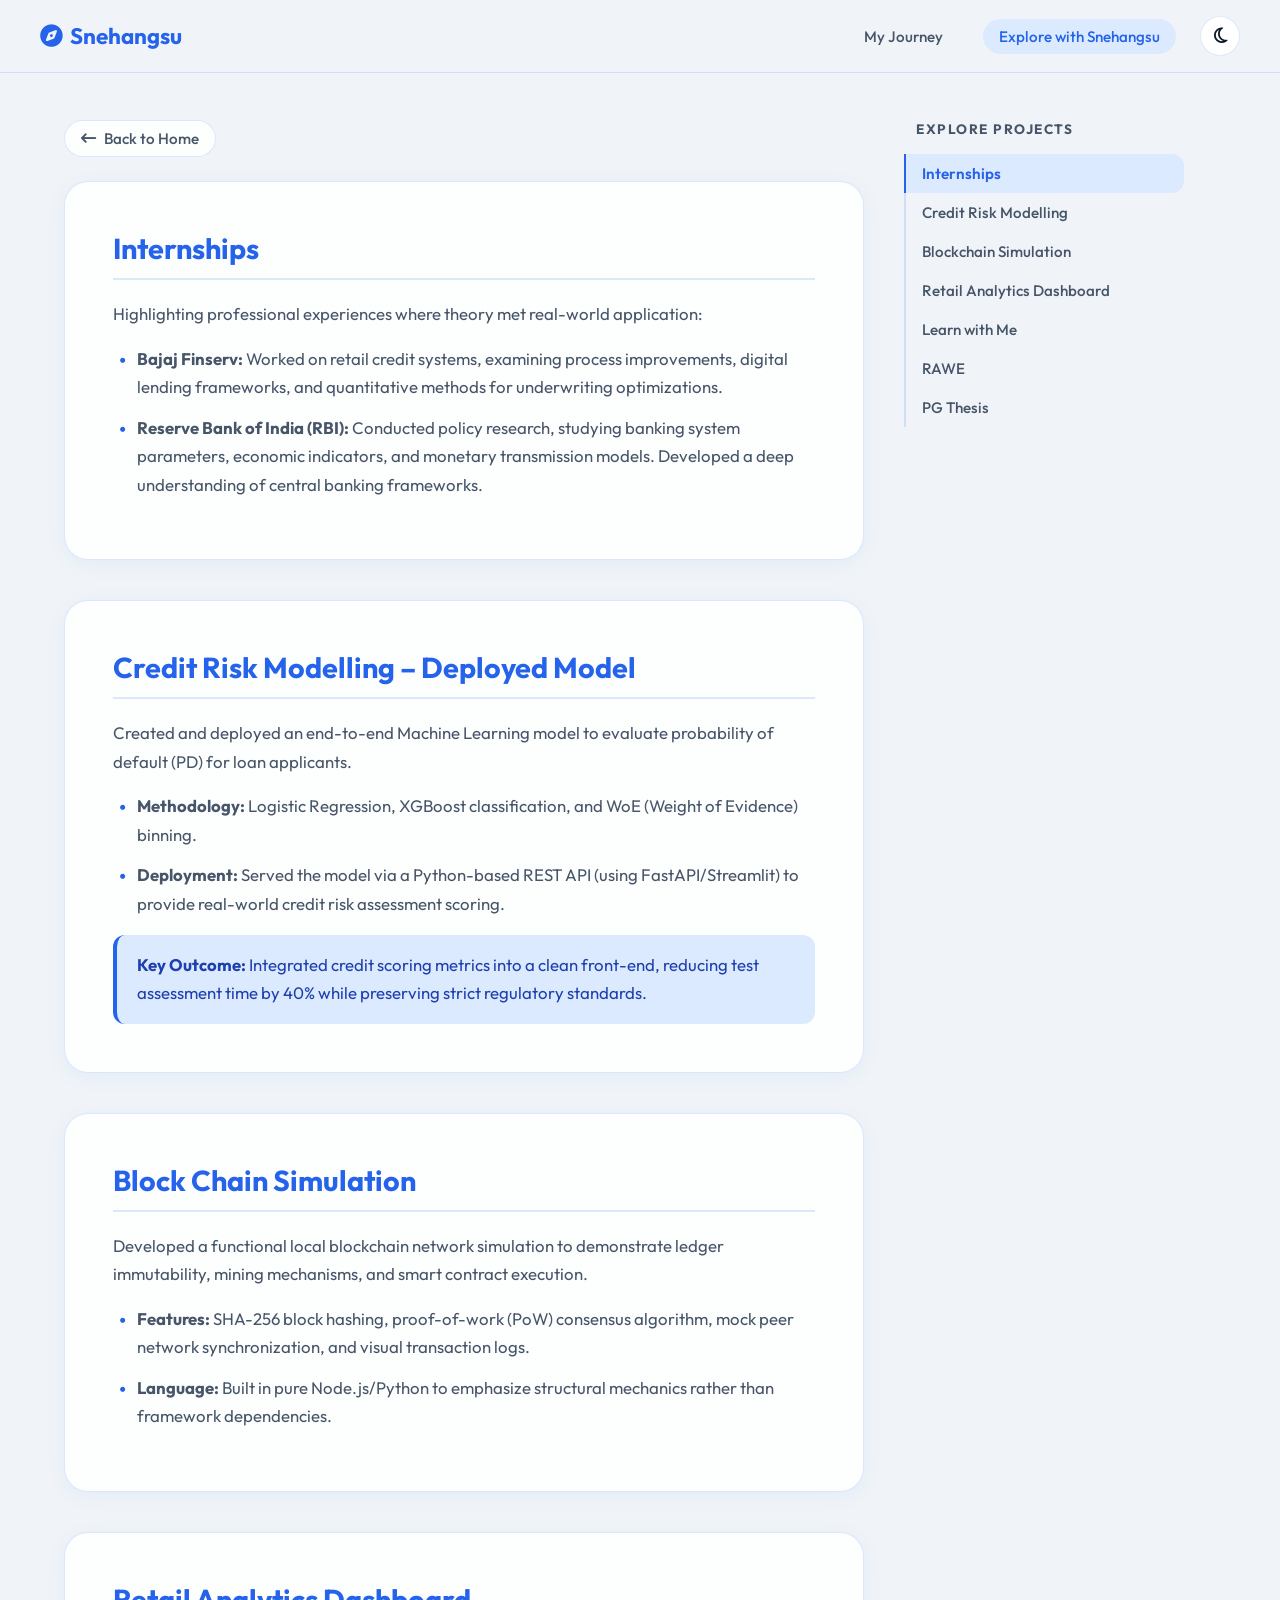
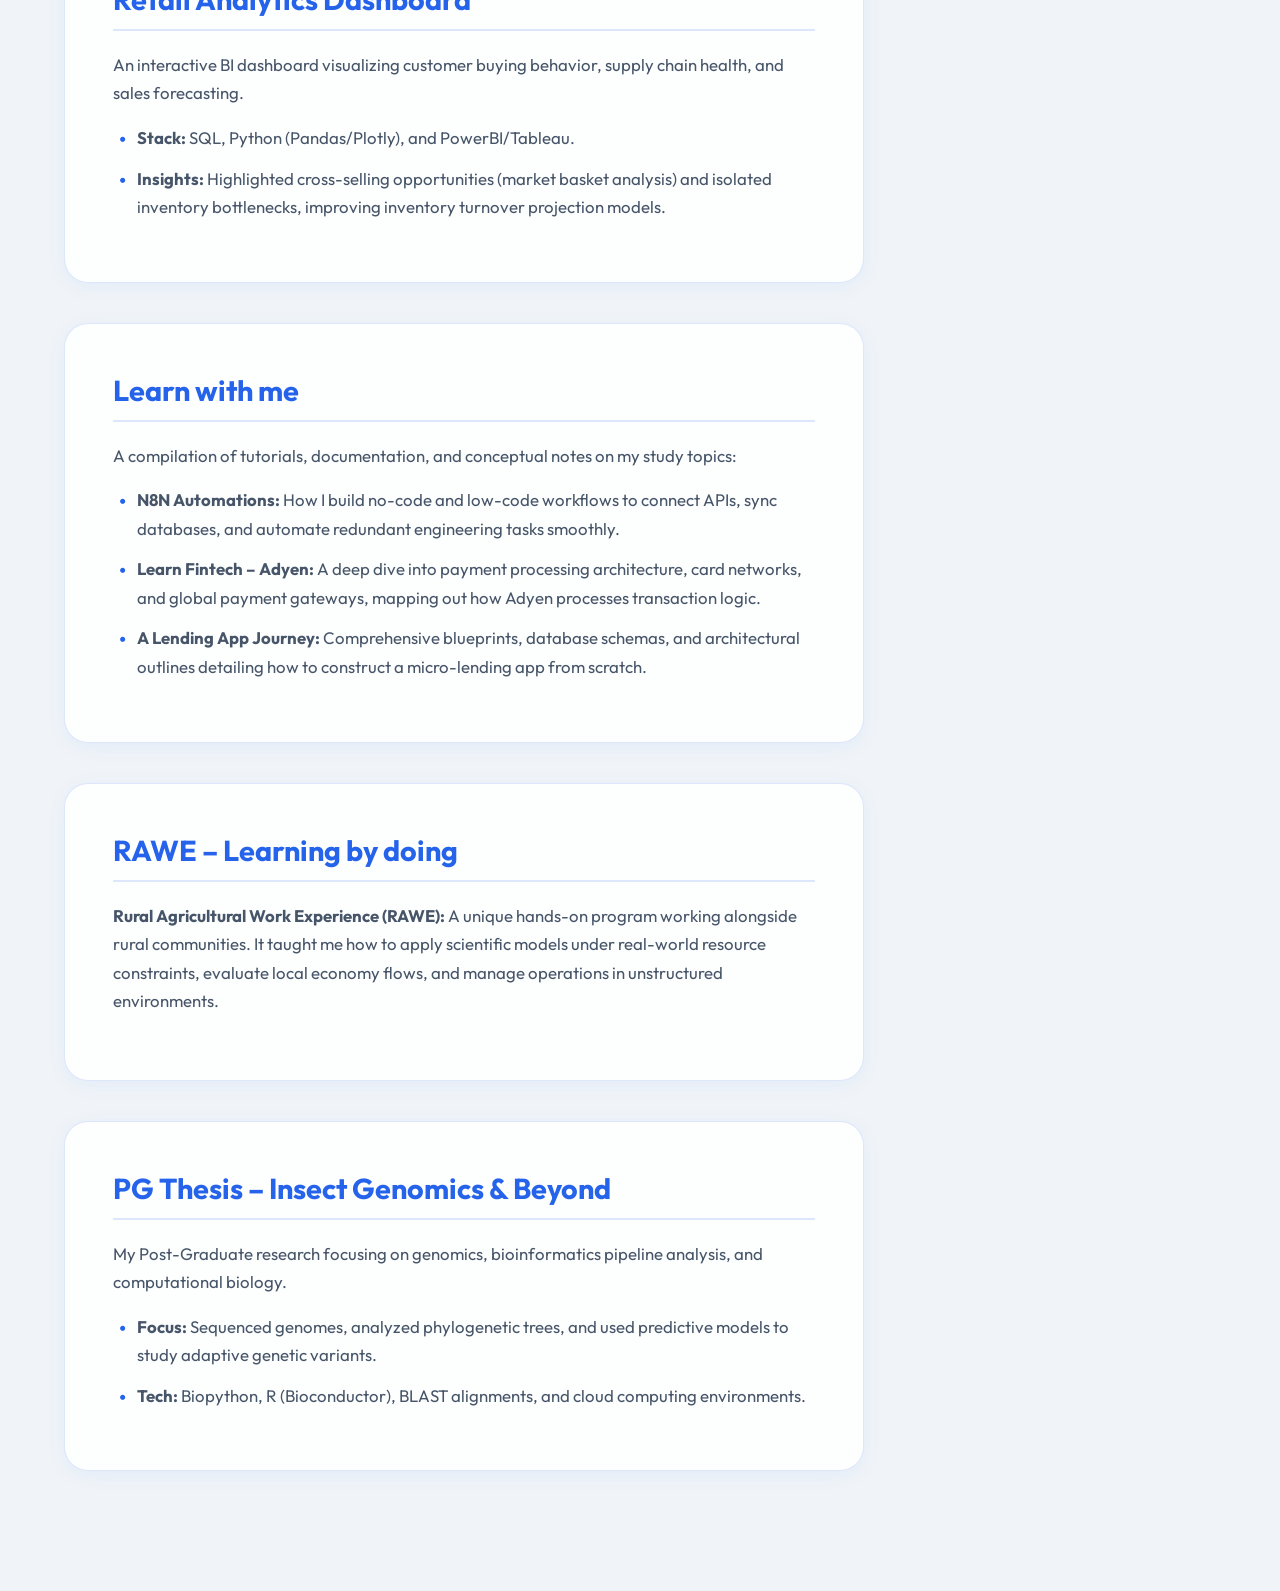
==== explore.html @ eff7b092 "Expand portfolio into multi-page layout with My Journey and Explore pages, bluish light/dark modes, " ====
<!DOCTYPE html>
<html lang="en">
<head>
  <meta charset="UTF-8">
  <meta name="viewport" content="width=device-width, initial-scale=1.0">
  <title>Snehangsu | Explore</title>
  <!-- Google Fonts: Outfit -->
  <link rel="preconnect" href="https://fonts.googleapis.com">
  <link rel="preconnect" href="https://fonts.gstatic.com" crossorigin>
  <link href="https://fonts.googleapis.com/css2?family=Outfit:wght@300;400;500;600;700&display=swap" rel="stylesheet">
  <!-- Link Stylesheet -->
  <link rel="stylesheet" href="styles.css">
  <!-- FontAwesome for icons -->
  <link rel="stylesheet" href="https://cdnjs.cloudflare.com/ajax/libs/font-awesome/6.4.0/css/all.min.css">
</head>
<body>

  <!-- Google aesthetics colored header stripe -->
  <div class="google-bar">
    <div class="bar-segment blue"></div>
    <div class="bar-segment red"></div>
    <div class="bar-segment yellow"></div>
    <div class="bar-segment green"></div>
  </div>

  <!-- Navigation Bar -->
  <nav class="navbar">
    <a href="index.html" class="nav-logo">
      <i class="fa-solid fa-compass"></i> Snehangsu
    </a>
    <div class="nav-links">
      <a href="journey.html" class="nav-item">My Journey</a>
      <a href="explore.html" class="nav-item active">Explore with Snehangsu</a>
      <button class="theme-toggle-btn" aria-label="Toggle Theme">
        <i class="fa-regular fa-moon"></i>
      </button>
    </div>
  </nav>

  <!-- Subpage Main Content Layout -->
  <div class="subpage-container">
    
    <!-- Left Column: Scrollable Sections -->
    <main class="content-area">
      
      <!-- Back Button -->
      <div class="back-btn-container">
        <a href="index.html" class="back-btn">
          <i class="fa-solid fa-arrow-left-long"></i> Back to Home
        </a>
      </div>

      <!-- Section 1: Internship -->
      <section id="internship" class="module-section">
        <h2>Internships</h2>
        <div class="module-content">
          <p>Highlighting professional experiences where theory met real-world application:</p>
          <ul class="bullet-list">
            <li>
              <strong>Bajaj Finserv:</strong> Worked on retail credit systems, examining process improvements, digital lending frameworks, and quantitative methods for underwriting optimizations.
            </li>
            <li>
              <strong>Reserve Bank of India (RBI):</strong> Conducted policy research, studying banking system parameters, economic indicators, and monetary transmission models. Developed a deep understanding of central banking frameworks.
            </li>
          </ul>
        </div>
      </section>

      <!-- Section 2: Credit Risk Modelling -->
      <section id="credit-risk-modelling" class="module-section">
        <h2>Credit Risk Modelling – Deployed Model</h2>
        <div class="module-content">
          <p>Created and deployed an end-to-end Machine Learning model to evaluate probability of default (PD) for loan applicants.</p>
          <ul class="bullet-list">
            <li><strong>Methodology:</strong> Logistic Regression, XGBoost classification, and WoE (Weight of Evidence) binning.</li>
            <li><strong>Deployment:</strong> Served the model via a Python-based REST API (using FastAPI/Streamlit) to provide real-world credit risk assessment scoring.</li>
          </ul>
          <div class="highlight-box">
            <strong>Key Outcome:</strong> Integrated credit scoring metrics into a clean front-end, reducing test assessment time by 40% while preserving strict regulatory standards.
          </div>
        </div>
      </section>

      <!-- Section 3: Block Chain Simulation -->
      <section id="blockchain-simulation" class="module-section">
        <h2>Block Chain Simulation</h2>
        <div class="module-content">
          <p>Developed a functional local blockchain network simulation to demonstrate ledger immutability, mining mechanisms, and smart contract execution.</p>
          <ul class="bullet-list">
            <li><strong>Features:</strong> SHA-256 block hashing, proof-of-work (PoW) consensus algorithm, mock peer network synchronization, and visual transaction logs.</li>
            <li><strong>Language:</strong> Built in pure Node.js/Python to emphasize structural mechanics rather than framework dependencies.</li>
          </ul>
        </div>
      </section>

      <!-- Section 4: Retail Analytics Dashboard -->
      <section id="retail-analytics-dashboard" class="module-section">
        <h2>Retail Analytics Dashboard</h2>
        <div class="module-content">
          <p>An interactive BI dashboard visualizing customer buying behavior, supply chain health, and sales forecasting.</p>
          <ul class="bullet-list">
            <li><strong>Stack:</strong> SQL, Python (Pandas/Plotly), and PowerBI/Tableau.</li>
            <li><strong>Insights:</strong> Highlighted cross-selling opportunities (market basket analysis) and isolated inventory bottlenecks, improving inventory turnover projection models.</li>
          </ul>
        </div>
      </section>

      <!-- Section 5: Learn with me -->
      <section id="learn-with-me" class="module-section">
        <h2>Learn with me</h2>
        <div class="module-content">
          <p>A compilation of tutorials, documentation, and conceptual notes on my study topics:</p>
          <ul class="bullet-list">
            <li>
              <strong>N8N Automations:</strong> How I build no-code and low-code workflows to connect APIs, sync databases, and automate redundant engineering tasks smoothly.
            </li>
            <li>
              <strong>Learn Fintech – Adyen:</strong> A deep dive into payment processing architecture, card networks, and global payment gateways, mapping out how Adyen processes transaction logic.
            </li>
            <li>
              <strong>A Lending App Journey:</strong> Comprehensive blueprints, database schemas, and architectural outlines detailing how to construct a micro-lending app from scratch.
            </li>
          </ul>
        </div>
      </section>

      <!-- Section 6: RAWE -->
      <section id="rawe" class="module-section">
        <h2>RAWE – Learning by doing</h2>
        <div class="module-content">
          <p><strong>Rural Agricultural Work Experience (RAWE):</strong> A unique hands-on program working alongside rural communities. It taught me how to apply scientific models under real-world resource constraints, evaluate local economy flows, and manage operations in unstructured environments.</p>
        </div>
      </section>

      <!-- Section 7: PG Thesis -->
      <section id="pg-thesis" class="module-section">
        <h2>PG Thesis – Insect Genomics &amp; Beyond</h2>
        <div class="module-content">
          <p>My Post-Graduate research focusing on genomics, bioinformatics pipeline analysis, and computational biology.</p>
          <ul class="bullet-list">
            <li><strong>Focus:</strong> Sequenced genomes, analyzed phylogenetic trees, and used predictive models to study adaptive genetic variants.</li>
            <li><strong>Tech:</strong> Biopython, R (Bioconductor), BLAST alignments, and cloud computing environments.</li>
          </ul>
        </div>
      </section>

    </main>

    <!-- Right Column: Sticky List View (Table of Contents) -->
    <aside class="sidebar-nav">
      <h3 class="sidebar-title">Explore Projects</h3>
      <ul class="sidebar-list">
        <li class="sidebar-item active"><a href="#internship">Internships</a></li>
        <li class="sidebar-item"><a href="#credit-risk-modelling">Credit Risk Modelling</a></li>
        <li class="sidebar-item"><a href="#blockchain-simulation">Blockchain Simulation</a></li>
        <li class="sidebar-item"><a href="#retail-analytics-dashboard">Retail Analytics Dashboard</a></li>
        <li class="sidebar-item"><a href="#learn-with-me">Learn with Me</a></li>
        <li class="sidebar-item"><a href="#rawe">RAWE</a></li>
        <li class="sidebar-item"><a href="#pg-thesis">PG Thesis</a></li>
      </ul>
    </aside>

  </div>

  <!-- Floating Mobile List View Toggle Button -->
  <button class="floating-toc-btn" aria-label="Toggle Navigation Index">
    <i class="fa-solid fa-list-ul"></i>
  </button>

  <script src="script.js"></script>
</body>
</html>
---- styles.css ----
/* CSS Variables for Bluish Light and Dark Modes */
:root {
  /* Light Mode (Bluish) */
  --bg-color: #f0f4f8;
  --bg-rgb: 240, 244, 248;
  --card-bg: rgba(255, 255, 255, 0.85);
  --card-bg-solid: #ffffff;
  --nav-bg-rgb: 240, 244, 248;
  --text-primary: #0f172a;
  --text-secondary: #475569;
  --accent-color: #2563eb;
  --accent-hover: #1d4ed8;
  --accent-light: #dbeafe;
  --accent-light-text: #1e40af;
  --border-color: rgba(37, 99, 235, 0.15);
  --shadow-color: rgba(37, 99, 235, 0.06);
  --modal-bg: rgba(15, 23, 42, 0.4);
}

[data-theme="dark"] {
  /* Dark Mode (Bluish Slate) */
  --bg-color: #0b0f19;
  --bg-rgb: 11, 15, 25;
  --card-bg: rgba(17, 24, 39, 0.8);
  --card-bg-solid: #111827;
  --nav-bg-rgb: 11, 15, 25;
  --text-primary: #f8fafc;
  --text-secondary: #94a3b8;
  --accent-color: #60a5fa;
  --accent-hover: #3b82f6;
  --accent-light: #1e3a8a;
  --accent-light-text: #93c5fd;
  --border-color: rgba(96, 165, 250, 0.2);
  --shadow-color: rgba(0, 0, 0, 0.3);
  --modal-bg: rgba(0, 0, 0, 0.6);
}

/* Reset and Globals */
* {
  box-sizing: border-box;
  margin: 0;
  padding: 0;
  transition: background-color 0.3s ease, color 0.3s ease, border-color 0.3s ease;
}

html {
  scroll-behavior: smooth;
  scroll-padding-top: 100px; /* Offset for sticky navbar */
}

body {
  font-family: 'Outfit', -apple-system, BlinkMacSystemFont, "Segoe UI", Roboto, sans-serif;
  background-color: var(--bg-color);
  color: var(--text-primary);
  min-height: 100vh;
  overflow-x: hidden;
}

/* Scrollbar styling */
::-webkit-scrollbar {
  width: 8px;
}
::-webkit-scrollbar-track {
  background: var(--bg-color);
}
::-webkit-scrollbar-thumb {
  background: var(--border-color);
  border-radius: 4px;
}
::-webkit-scrollbar-thumb:hover {
  background: var(--accent-color);
}

/* Navbar */
.navbar {
  position: fixed;
  top: 0;
  left: 0;
  width: 100%;
  display: flex;
  justify-content: space-between;
  align-items: center;
  padding: 16px 40px;
  z-index: 1000;
  background: rgba(var(--nav-bg-rgb), 0.8);
  backdrop-filter: blur(12px);
  -webkit-backdrop-filter: blur(12px);
  border-bottom: 1px solid var(--border-color);
}

.nav-logo {
  font-size: 1.4rem;
  font-weight: 700;
  color: var(--accent-color);
  text-decoration: none;
  display: flex;
  align-items: center;
  gap: 8px;
}

.nav-links {
  display: flex;
  align-items: center;
  gap: 24px;
}

.nav-item {
  color: var(--text-secondary);
  text-decoration: none;
  font-weight: 500;
  font-size: 0.95rem;
  padding: 8px 16px;
  border-radius: 20px;
  transition: all 0.2s ease;
}

.nav-item:hover, .nav-item.active {
  color: var(--accent-color);
  background-color: var(--accent-light);
}

/* Theme Toggle Switch */
.theme-toggle-btn {
  background: none;
  border: 1px solid var(--border-color);
  color: var(--text-primary);
  width: 40px;
  height: 40px;
  border-radius: 50%;
  cursor: pointer;
  display: flex;
  justify-content: center;
  align-items: center;
  font-size: 1.1rem;
  background-color: var(--card-bg-solid);
}

.theme-toggle-btn:hover {
  color: var(--accent-color);
  border-color: var(--accent-color);
}

/* Homepage Background Image with Blur */
.home-bg-container {
  position: fixed;
  top: 0;
  left: 0;
  width: 100%;
  height: 100%;
  z-index: -2;
  background-color: var(--bg-color);
  overflow: hidden;
}

.home-bg-image {
  width: 105%;
  height: 105%;
  position: absolute;
  top: -2.5%;
  left: -2.5%;
  background-image: url('assets/Snehangsu_home.jpg');
  background-size: cover;
  background-position: center;
  filter: blur(15px) brightness(0.9);
  z-index: -1;
  transition: filter 0.3s ease;
}

[data-theme="dark"] .home-bg-image {
  filter: blur(15px) brightness(0.5) contrast(1.1);
}

/* Homepage Welcome Card */
.home-container {
  min-height: 100vh;
  display: flex;
  justify-content: center;
  align-items: center;
  padding: 80px 20px;
  position: relative;
  z-index: 1;
}

.welcome-card {
  background: var(--card-bg);
  backdrop-filter: blur(20px);
  -webkit-backdrop-filter: blur(20px);
  border: 1px solid var(--border-color);
  border-radius: 32px;
  padding: 56px 48px;
  text-align: center;
  max-width: 520px;
  width: 100%;
  box-shadow: 0 15px 35px var(--shadow-color);
  transition: transform 0.3s ease, box-shadow 0.3s ease;
}

.welcome-card:hover {
  transform: translateY(-4px);
  box-shadow: 0 20px 45px var(--shadow-color);
}

.hello-text {
  font-family: Georgia, 'Times New Roman', serif;
  font-style: italic;
  font-size: 2.2rem;
  color: var(--accent-color);
  margin-bottom: 12px;
  font-weight: 500;
  display: block;
}

.heading-main {
  font-size: 2.5rem;
  font-weight: 700;
  color: var(--text-primary);
  margin-bottom: 8px;
  letter-spacing: -0.5px;
}

.subtitle-main {
  font-size: 1.15rem;
  color: var(--text-secondary);
  margin-bottom: 28px;
  font-weight: 400;
}

.home-ctas {
  display: flex;
  justify-content: center;
  gap: 16px;
  margin-bottom: 36px;
}

.cta-btn {
  display: inline-flex;
  align-items: center;
  gap: 8px;
  padding: 12px 24px;
  border-radius: 24px;
  text-decoration: none;
  font-weight: 600;
  font-size: 0.95rem;
  transition: all 0.2s ease;
}

.cta-btn.primary {
  background-color: var(--accent-color);
  color: #fff;
  border: 1px solid var(--accent-color);
}

.cta-btn.primary:hover {
  background-color: var(--accent-hover);
  border-color: var(--accent-hover);
}

.cta-btn.secondary {
  background-color: var(--card-bg-solid);
  color: var(--text-primary);
  border: 1px solid var(--border-color);
}

.cta-btn.secondary:hover {
  color: var(--accent-color);
  border-color: var(--accent-color);
}

/* Home Social Links */
.social-section {
  border-top: 1px solid var(--border-color);
  padding-top: 28px;
}

.social-title {
  font-size: 0.85rem;
  text-transform: uppercase;
  letter-spacing: 1.5px;
  color: var(--text-secondary);
  margin-bottom: 16px;
  font-weight: 600;
}

.social-buttons {
  display: flex;
  justify-content: center;
  gap: 16px;
}

.social-item {
  display: flex;
  justify-content: center;
  align-items: center;
  width: 46px;
  height: 46px;
  border-radius: 50%;
  background-color: var(--card-bg-solid);
  color: var(--text-secondary);
  text-decoration: none;
  font-size: 1.2rem;
  border: 1px solid var(--border-color);
  box-shadow: 0 4px 6px var(--shadow-color);
  cursor: pointer;
  transition: all 0.2s ease-in-out;
}

.social-item:hover {
  color: #fff;
  transform: scale(1.08);
}

.social-item.github:hover { background-color: #24292e; }
.social-item.linkedin:hover { background-color: #0077b5; }
.social-item.contact-me:hover { background-color: var(--accent-color); }

/* --- Subpage Layout (Journey & Explore) --- */
.subpage-container {
  max-width: 1200px;
  margin: 0 auto;
  padding: 120px 24px 80px 24px;
  display: flex;
  gap: 40px;
  position: relative;
}

/* Content Area */
.content-area {
  flex: 1;
  max-width: 800px;
}

/* Back Button */
.back-btn-container {
  margin-bottom: 24px;
}

.back-btn {
  display: inline-flex;
  align-items: center;
  gap: 8px;
  color: var(--text-secondary);
  text-decoration: none;
  font-weight: 500;
  font-size: 0.95rem;
  padding: 8px 16px;
  border-radius: 20px;
  border: 1px solid var(--border-color);
  background-color: var(--card-bg);
}

.back-btn:hover {
  color: var(--accent-color);
  border-color: var(--accent-color);
  background-color: var(--accent-light);
}

/* Sections styling */
.module-section {
  background-color: var(--card-bg);
  backdrop-filter: blur(8px);
  -webkit-backdrop-filter: blur(8px);
  border: 1px solid var(--border-color);
  border-radius: 24px;
  padding: 48px;
  margin-bottom: 40px;
  scroll-margin-top: 100px; /* Offset for smooth scroll landing */
  box-shadow: 0 4px 20px var(--shadow-color);
}

.module-section h2 {
  font-size: 1.8rem;
  color: var(--accent-color);
  margin-bottom: 20px;
  border-bottom: 2px solid var(--border-color);
  padding-bottom: 12px;
}

.module-content {
  font-size: 1.05rem;
  line-height: 1.7;
  color: var(--text-secondary);
}

.module-content p {
  margin-bottom: 16px;
}

/* Bullet item list formatting in modules */
.bullet-list {
  list-style: none;
  margin-top: 16px;
}

.bullet-list li {
  position: relative;
  padding-left: 24px;
  margin-bottom: 12px;
}

.bullet-list li::before {
  content: "•";
  color: var(--accent-color);
  font-weight: bold;
  font-size: 1.3rem;
  position: absolute;
  left: 6px;
  top: -2px;
}

.highlight-box {
  background-color: var(--accent-light);
  color: var(--accent-light-text);
  padding: 16px 20px;
  border-radius: 12px;
  margin-top: 16px;
  border-left: 4px solid var(--accent-color);
}

/* Right-side Sticky Index Navigation */
.sidebar-nav {
  width: 280px;
  position: sticky;
  top: 100px;
  height: calc(100vh - 140px);
  overflow-y: auto;
  display: flex;
  flex-direction: column;
}

.sidebar-title {
  font-size: 0.85rem;
  font-weight: 700;
  text-transform: uppercase;
  color: var(--text-secondary);
  letter-spacing: 1.5px;
  margin-bottom: 16px;
  padding-left: 12px;
}

.sidebar-list {
  list-style: none;
  border-left: 2px solid var(--border-color);
  padding-left: 0;
}

.sidebar-item a {
  display: block;
  padding: 10px 16px;
  color: var(--text-secondary);
  text-decoration: none;
  font-size: 0.95rem;
  font-weight: 500;
  border-radius: 0 12px 12px 0;
  margin-left: -2px;
  border-left: 2px solid transparent;
  transition: all 0.2s ease;
}

.sidebar-item.active a {
  color: var(--accent-color);
  background-color: var(--accent-light);
  border-left-color: var(--accent-color);
  font-weight: 600;
}

.sidebar-item a:hover {
  color: var(--accent-color);
  background-color: var(--accent-light);
}

/* Floating index button for mobile */
.floating-toc-btn {
  position: fixed;
  bottom: 24px;
  right: 24px;
  width: 56px;
  height: 56px;
  border-radius: 50%;
  background-color: var(--accent-color);
  color: #ffffff;
  border: none;
  box-shadow: 0 4px 15px rgba(37, 99, 235, 0.4);
  cursor: pointer;
  display: none;
  justify-content: center;
  align-items: center;
  font-size: 1.3rem;
  z-index: 999;
}

.floating-toc-btn:hover {
  background-color: var(--accent-hover);
  transform: scale(1.05);
}

/* Modal dialog ("Contact Me") */
.modal {
  position: fixed;
  top: 0;
  left: 0;
  width: 100vw;
  height: 100vh;
  background-color: var(--modal-bg);
  backdrop-filter: blur(8px);
  -webkit-backdrop-filter: blur(8px);
  display: flex;
  justify-content: center;
  align-items: center;
  z-index: 2000;
  opacity: 0;
  pointer-events: none;
  transition: opacity 0.3s ease;
}

.modal.open {
  opacity: 1;
  pointer-events: auto;
}

.modal-card {
  background-color: var(--card-bg-solid);
  border: 1px solid var(--border-color);
  border-radius: 24px;
  width: 100%;
  max-width: 440px;
  padding: 36px;
  box-shadow: 0 20px 40px rgba(0, 0, 0, 0.15);
  position: relative;
  transform: translateY(20px);
  transition: transform 0.3s ease;
}

.modal.open .modal-card {
  transform: translateY(0);
}

.modal-close-btn {
  position: absolute;
  top: 20px;
  right: 20px;
  background: none;
  border: none;
  font-size: 1.2rem;
  color: var(--text-secondary);
  cursor: pointer;
}

.modal-close-btn:hover {
  color: var(--accent-color);
}

.modal-title {
  font-size: 1.6rem;
  font-weight: 700;
  color: var(--text-primary);
  margin-bottom: 12px;
}

.modal-desc {
  font-size: 0.95rem;
  color: var(--text-secondary);
  margin-bottom: 24px;
}

.contact-options {
  display: flex;
  flex-direction: column;
  gap: 16px;
}

.contact-row {
  display: flex;
  align-items: center;
  gap: 16px;
  padding: 12px 16px;
  border-radius: 12px;
  border: 1px solid var(--border-color);
  color: var(--text-primary);
  text-decoration: none;
  font-weight: 500;
  background-color: var(--bg-color);
  transition: all 0.2s ease;
}

.contact-row:hover {
  border-color: var(--accent-color);
  background-color: var(--accent-light);
  color: var(--accent-light-text);
}

.contact-row i {
  font-size: 1.3rem;
  color: var(--accent-color);
  width: 24px;
  text-align: center;
}

/* Responsive Styles */
@media (max-width: 991px) {
  .subpage-container {
    padding: 100px 16px 60px 16px;
  }
  
  .sidebar-nav {
    position: fixed;
    top: 0;
    right: -320px;
    width: 280px;
    height: 100vh;
    background-color: var(--card-bg-solid);
    border-left: 1px solid var(--border-color);
    z-index: 1500;
    padding: 100px 24px 40px 24px;
    box-shadow: -10px 0 30px rgba(0, 0, 0, 0.1);
    transition: right 0.3s ease;
  }
  
  .sidebar-nav.open {
    right: 0;
  }
  
  .floating-toc-btn {
    display: flex;
  }

  .module-section {
    padding: 32px 24px;
    border-radius: 20px;
  }
}

@media (max-width: 576px) {
  .navbar {
    padding: 12px 20px;
  }
  .nav-links {
    gap: 12px;
  }
  .nav-item {
    padding: 6px 12px;
    font-size: 0.85rem;
  }
  .welcome-card {
    padding: 40px 24px;
    border-radius: 24px;
  }
  .heading-main {
    font-size: 2rem;
  }
  .hello-text {
    font-size: 1.8rem;
  }
}
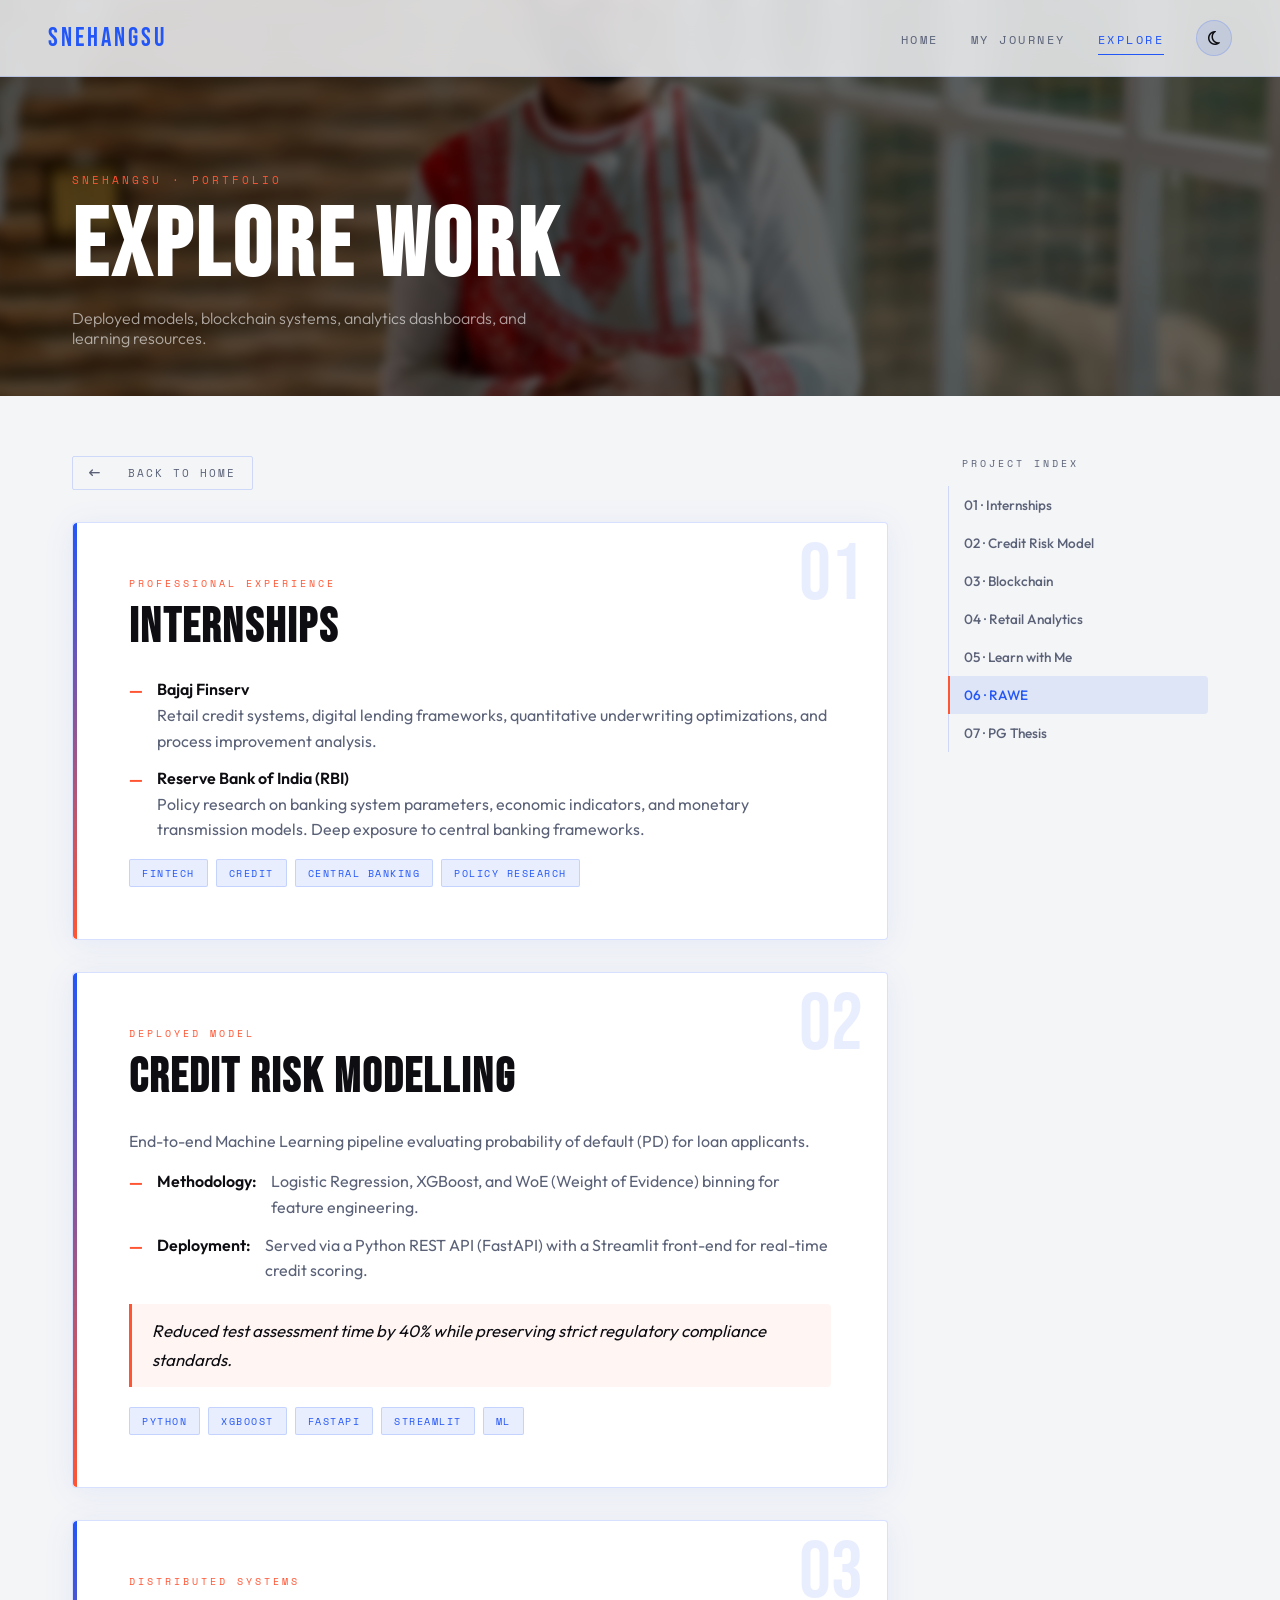
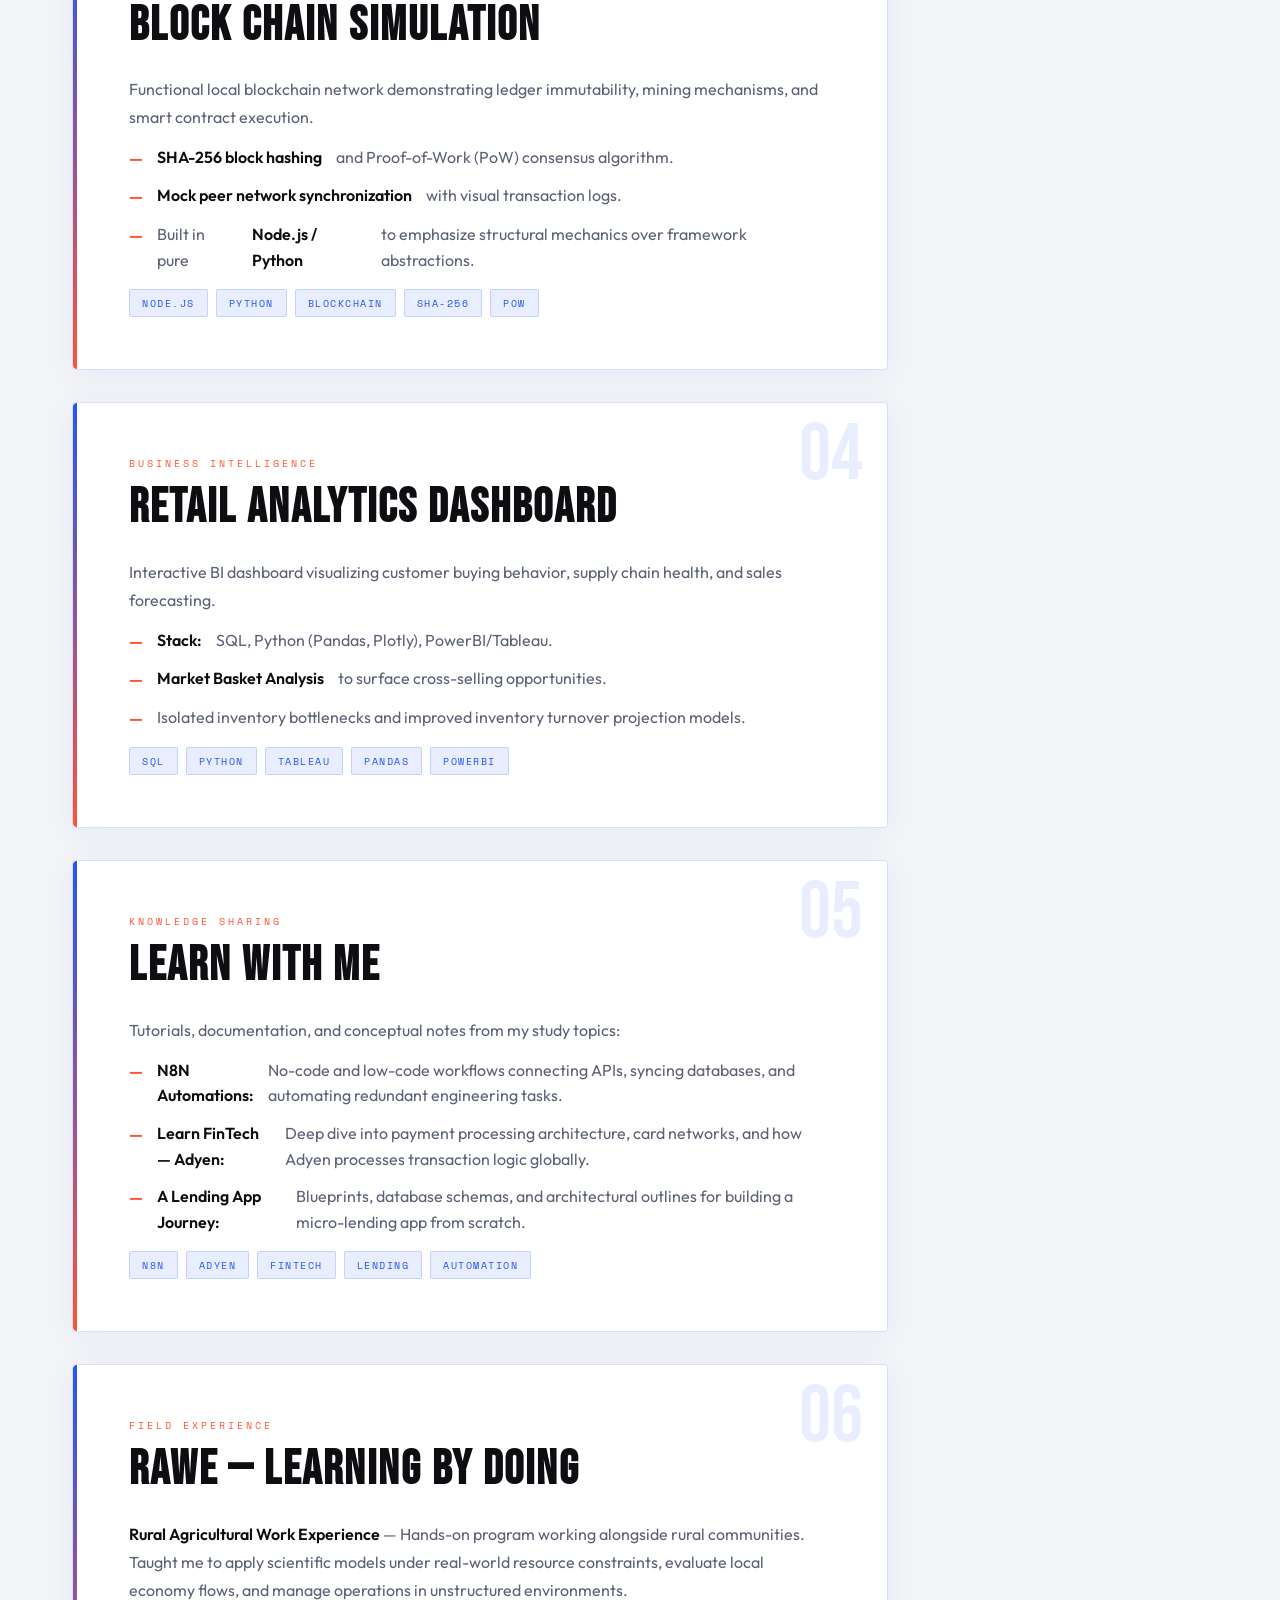
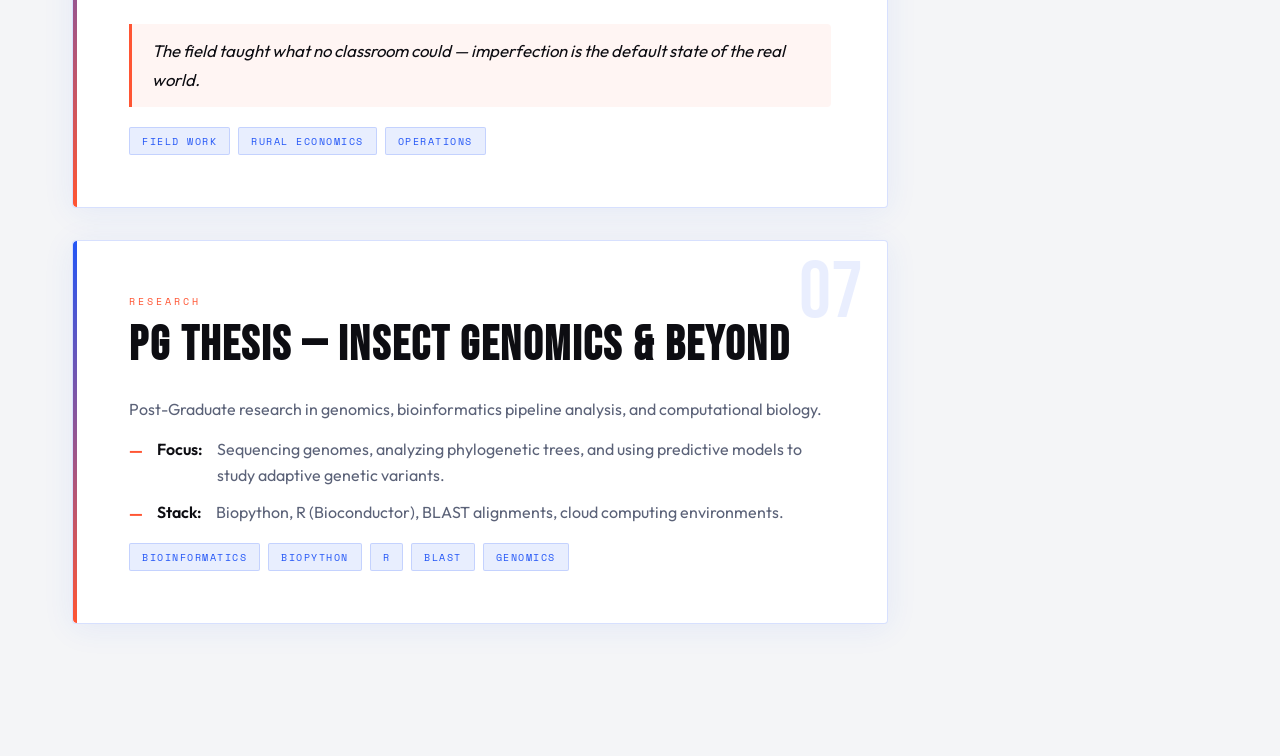
==== commit b18bf1f4: "Redesign: editorial magazine aesthetic — Bebas Neue headlines, full-bleed hero, Space Mono accents, " ====
--- a/explore.html
+++ b/explore.html
@@ -4,166 +4,226 @@
   <meta charset="UTF-8">
   <meta name="viewport" content="width=device-width, initial-scale=1.0">
   <title>Snehangsu | Explore</title>
-  <!-- Google Fonts: Outfit -->
   <link rel="preconnect" href="https://fonts.googleapis.com">
   <link rel="preconnect" href="https://fonts.gstatic.com" crossorigin>
-  <link href="https://fonts.googleapis.com/css2?family=Outfit:wght@300;400;500;600;700&display=swap" rel="stylesheet">
-  <!-- Link Stylesheet -->
+  <link href="https://fonts.googleapis.com/css2?family=Bebas+Neue&family=Outfit:wght@300;400;500;600;700&family=Space+Mono:wght@400;700&display=swap" rel="stylesheet">
   <link rel="stylesheet" href="styles.css">
-  <!-- FontAwesome for icons -->
   <link rel="stylesheet" href="https://cdnjs.cloudflare.com/ajax/libs/font-awesome/6.4.0/css/all.min.css">
 </head>
-<body>
-
-  <!-- Google aesthetics colored header stripe -->
-  <div class="google-bar">
-    <div class="bar-segment blue"></div>
-    <div class="bar-segment red"></div>
-    <div class="bar-segment yellow"></div>
-    <div class="bar-segment green"></div>
+<body class="subpage">
+
+  <!-- Nav -->
+  <nav class="site-nav">
+    <a href="index.html" class="site-name">SNEHANGSU</a>
+    <ul class="site-nav-links">
+      <li><a href="index.html" class="snl">HOME</a></li>
+      <li><a href="journey.html" class="snl">MY JOURNEY</a></li>
+      <li><a href="explore.html" class="snl active">EXPLORE</a></li>
+      <li><button class="theme-toggle-btn" aria-label="Toggle theme"><i class="fa-regular fa-moon"></i></button></li>
+    </ul>
+    <button class="mobile-menu-btn" id="mobileMenuBtn"><i class="fa-solid fa-bars"></i></button>
+  </nav>
+
+  <!-- Mobile Drawer -->
+  <div class="mobile-nav-drawer" id="mobileNavDrawer">
+    <button class="mobile-close-btn" id="mobileCloseBtn"><i class="fa-solid fa-xmark"></i></button>
+    <ul>
+      <li><a href="index.html">HOME</a></li>
+      <li><a href="journey.html">MY JOURNEY</a></li>
+      <li><a href="explore.html">EXPLORE</a></li>
+    </ul>
   </div>
 
-  <!-- Navigation Bar -->
-  <nav class="navbar">
-    <a href="index.html" class="nav-logo">
-      <i class="fa-solid fa-compass"></i> Snehangsu
-    </a>
-    <div class="nav-links">
-      <a href="journey.html" class="nav-item">My Journey</a>
-      <a href="explore.html" class="nav-item active">Explore with Snehangsu</a>
-      <button class="theme-toggle-btn" aria-label="Toggle Theme">
-        <i class="fa-regular fa-moon"></i>
-      </button>
+  <!-- Page Hero Banner -->
+  <div class="page-hero">
+    <div class="page-hero-bg"></div>
+    <div class="page-hero-content">
+      <p class="page-hero-eyebrow">SNEHANGSU · PORTFOLIO</p>
+      <h1 class="page-hero-title">EXPLORE WORK</h1>
+      <p class="page-hero-desc">Deployed models, blockchain systems, analytics dashboards, and learning resources.</p>
     </div>
-  </nav>
-
-  <!-- Subpage Main Content Layout -->
-  <div class="subpage-container">
-    
-    <!-- Left Column: Scrollable Sections -->
-    <main class="content-area">
-      
-      <!-- Back Button -->
-      <div class="back-btn-container">
-        <a href="index.html" class="back-btn">
-          <i class="fa-solid fa-arrow-left-long"></i> Back to Home
-        </a>
-      </div>
-
-      <!-- Section 1: Internship -->
+  </div>
+
+  <!-- Two-column layout -->
+  <div class="subpage-wrapper">
+
+    <!-- Content -->
+    <main>
+      <a href="index.html" class="back-btn"><i class="fa-solid fa-arrow-left-long"></i>&nbsp; BACK TO HOME</a>
+
+      <!-- 1 · Internships -->
       <section id="internship" class="module-section">
+        <span class="section-num">01</span>
+        <p class="module-eyebrow">PROFESSIONAL EXPERIENCE</p>
         <h2>Internships</h2>
         <div class="module-content">
-          <p>Highlighting professional experiences where theory met real-world application:</p>
           <ul class="bullet-list">
             <li>
-              <strong>Bajaj Finserv:</strong> Worked on retail credit systems, examining process improvements, digital lending frameworks, and quantitative methods for underwriting optimizations.
+              <div>
+                <strong>Bajaj Finserv</strong><br>
+                Retail credit systems, digital lending frameworks, quantitative underwriting optimizations, and process improvement analysis.
+              </div>
             </li>
             <li>
-              <strong>Reserve Bank of India (RBI):</strong> Conducted policy research, studying banking system parameters, economic indicators, and monetary transmission models. Developed a deep understanding of central banking frameworks.
+              <div>
+                <strong>Reserve Bank of India (RBI)</strong><br>
+                Policy research on banking system parameters, economic indicators, and monetary transmission models. Deep exposure to central banking frameworks.
+              </div>
             </li>
           </ul>
         </div>
-      </section>
-
-      <!-- Section 2: Credit Risk Modelling -->
+        <div class="tag-row">
+          <span class="tag">FinTech</span>
+          <span class="tag">Credit</span>
+          <span class="tag">Central Banking</span>
+          <span class="tag">Policy Research</span>
+        </div>
+      </section>
+
+      <!-- 2 · Credit Risk Modelling -->
       <section id="credit-risk-modelling" class="module-section">
-        <h2>Credit Risk Modelling – Deployed Model</h2>
-        <div class="module-content">
-          <p>Created and deployed an end-to-end Machine Learning model to evaluate probability of default (PD) for loan applicants.</p>
-          <ul class="bullet-list">
-            <li><strong>Methodology:</strong> Logistic Regression, XGBoost classification, and WoE (Weight of Evidence) binning.</li>
-            <li><strong>Deployment:</strong> Served the model via a Python-based REST API (using FastAPI/Streamlit) to provide real-world credit risk assessment scoring.</li>
-          </ul>
-          <div class="highlight-box">
-            <strong>Key Outcome:</strong> Integrated credit scoring metrics into a clean front-end, reducing test assessment time by 40% while preserving strict regulatory standards.
-          </div>
-        </div>
-      </section>
-
-      <!-- Section 3: Block Chain Simulation -->
+        <span class="section-num">02</span>
+        <p class="module-eyebrow">DEPLOYED MODEL</p>
+        <h2>Credit Risk Modelling</h2>
+        <div class="module-content">
+          <p>End-to-end Machine Learning pipeline evaluating probability of default (PD) for loan applicants.</p>
+          <ul class="bullet-list">
+            <li><strong>Methodology:</strong> Logistic Regression, XGBoost, and WoE (Weight of Evidence) binning for feature engineering.</li>
+            <li><strong>Deployment:</strong> Served via a Python REST API (FastAPI) with a Streamlit front-end for real-time credit scoring.</li>
+          </ul>
+          <div class="highlight-quote">Reduced test assessment time by 40% while preserving strict regulatory compliance standards.</div>
+        </div>
+        <div class="tag-row">
+          <span class="tag">Python</span>
+          <span class="tag">XGBoost</span>
+          <span class="tag">FastAPI</span>
+          <span class="tag">Streamlit</span>
+          <span class="tag">ML</span>
+        </div>
+      </section>
+
+      <!-- 3 · Blockchain Simulation -->
       <section id="blockchain-simulation" class="module-section">
+        <span class="section-num">03</span>
+        <p class="module-eyebrow">DISTRIBUTED SYSTEMS</p>
         <h2>Block Chain Simulation</h2>
         <div class="module-content">
-          <p>Developed a functional local blockchain network simulation to demonstrate ledger immutability, mining mechanisms, and smart contract execution.</p>
-          <ul class="bullet-list">
-            <li><strong>Features:</strong> SHA-256 block hashing, proof-of-work (PoW) consensus algorithm, mock peer network synchronization, and visual transaction logs.</li>
-            <li><strong>Language:</strong> Built in pure Node.js/Python to emphasize structural mechanics rather than framework dependencies.</li>
-          </ul>
-        </div>
-      </section>
-
-      <!-- Section 4: Retail Analytics Dashboard -->
+          <p>Functional local blockchain network demonstrating ledger immutability, mining mechanisms, and smart contract execution.</p>
+          <ul class="bullet-list">
+            <li><strong>SHA-256 block hashing</strong> and Proof-of-Work (PoW) consensus algorithm.</li>
+            <li><strong>Mock peer network synchronization</strong> with visual transaction logs.</li>
+            <li>Built in pure <strong>Node.js / Python</strong> to emphasize structural mechanics over framework abstractions.</li>
+          </ul>
+        </div>
+        <div class="tag-row">
+          <span class="tag">Node.js</span>
+          <span class="tag">Python</span>
+          <span class="tag">Blockchain</span>
+          <span class="tag">SHA-256</span>
+          <span class="tag">PoW</span>
+        </div>
+      </section>
+
+      <!-- 4 · Retail Analytics Dashboard -->
       <section id="retail-analytics-dashboard" class="module-section">
+        <span class="section-num">04</span>
+        <p class="module-eyebrow">BUSINESS INTELLIGENCE</p>
         <h2>Retail Analytics Dashboard</h2>
         <div class="module-content">
-          <p>An interactive BI dashboard visualizing customer buying behavior, supply chain health, and sales forecasting.</p>
-          <ul class="bullet-list">
-            <li><strong>Stack:</strong> SQL, Python (Pandas/Plotly), and PowerBI/Tableau.</li>
-            <li><strong>Insights:</strong> Highlighted cross-selling opportunities (market basket analysis) and isolated inventory bottlenecks, improving inventory turnover projection models.</li>
-          </ul>
-        </div>
-      </section>
-
-      <!-- Section 5: Learn with me -->
+          <p>Interactive BI dashboard visualizing customer buying behavior, supply chain health, and sales forecasting.</p>
+          <ul class="bullet-list">
+            <li><strong>Stack:</strong> SQL, Python (Pandas, Plotly), PowerBI/Tableau.</li>
+            <li><strong>Market Basket Analysis</strong> to surface cross-selling opportunities.</li>
+            <li>Isolated inventory bottlenecks and improved inventory turnover projection models.</li>
+          </ul>
+        </div>
+        <div class="tag-row">
+          <span class="tag">SQL</span>
+          <span class="tag">Python</span>
+          <span class="tag">Tableau</span>
+          <span class="tag">Pandas</span>
+          <span class="tag">PowerBI</span>
+        </div>
+      </section>
+
+      <!-- 5 · Learn With Me -->
       <section id="learn-with-me" class="module-section">
+        <span class="section-num">05</span>
+        <p class="module-eyebrow">KNOWLEDGE SHARING</p>
         <h2>Learn with me</h2>
         <div class="module-content">
-          <p>A compilation of tutorials, documentation, and conceptual notes on my study topics:</p>
-          <ul class="bullet-list">
-            <li>
-              <strong>N8N Automations:</strong> How I build no-code and low-code workflows to connect APIs, sync databases, and automate redundant engineering tasks smoothly.
-            </li>
-            <li>
-              <strong>Learn Fintech – Adyen:</strong> A deep dive into payment processing architecture, card networks, and global payment gateways, mapping out how Adyen processes transaction logic.
-            </li>
-            <li>
-              <strong>A Lending App Journey:</strong> Comprehensive blueprints, database schemas, and architectural outlines detailing how to construct a micro-lending app from scratch.
-            </li>
-          </ul>
-        </div>
-      </section>
-
-      <!-- Section 6: RAWE -->
+          <p>Tutorials, documentation, and conceptual notes from my study topics:</p>
+          <ul class="bullet-list">
+            <li><strong>N8N Automations:</strong> No-code and low-code workflows connecting APIs, syncing databases, and automating redundant engineering tasks.</li>
+            <li><strong>Learn FinTech — Adyen:</strong> Deep dive into payment processing architecture, card networks, and how Adyen processes transaction logic globally.</li>
+            <li><strong>A Lending App Journey:</strong> Blueprints, database schemas, and architectural outlines for building a micro-lending app from scratch.</li>
+          </ul>
+        </div>
+        <div class="tag-row">
+          <span class="tag">N8N</span>
+          <span class="tag">Adyen</span>
+          <span class="tag">FinTech</span>
+          <span class="tag">Lending</span>
+          <span class="tag">Automation</span>
+        </div>
+      </section>
+
+      <!-- 6 · RAWE -->
       <section id="rawe" class="module-section">
-        <h2>RAWE – Learning by doing</h2>
-        <div class="module-content">
-          <p><strong>Rural Agricultural Work Experience (RAWE):</strong> A unique hands-on program working alongside rural communities. It taught me how to apply scientific models under real-world resource constraints, evaluate local economy flows, and manage operations in unstructured environments.</p>
-        </div>
-      </section>
-
-      <!-- Section 7: PG Thesis -->
+        <span class="section-num">06</span>
+        <p class="module-eyebrow">FIELD EXPERIENCE</p>
+        <h2>RAWE — Learning by doing</h2>
+        <div class="module-content">
+          <p><strong>Rural Agricultural Work Experience</strong> — Hands-on program working alongside rural communities. Taught me to apply scientific models under real-world resource constraints, evaluate local economy flows, and manage operations in unstructured environments.</p>
+          <div class="highlight-quote">The field taught what no classroom could — imperfection is the default state of the real world.</div>
+        </div>
+        <div class="tag-row">
+          <span class="tag">Field Work</span>
+          <span class="tag">Rural Economics</span>
+          <span class="tag">Operations</span>
+        </div>
+      </section>
+
+      <!-- 7 · PG Thesis -->
       <section id="pg-thesis" class="module-section">
-        <h2>PG Thesis – Insect Genomics &amp; Beyond</h2>
-        <div class="module-content">
-          <p>My Post-Graduate research focusing on genomics, bioinformatics pipeline analysis, and computational biology.</p>
-          <ul class="bullet-list">
-            <li><strong>Focus:</strong> Sequenced genomes, analyzed phylogenetic trees, and used predictive models to study adaptive genetic variants.</li>
-            <li><strong>Tech:</strong> Biopython, R (Bioconductor), BLAST alignments, and cloud computing environments.</li>
-          </ul>
-        </div>
-      </section>
-
+        <span class="section-num">07</span>
+        <p class="module-eyebrow">RESEARCH</p>
+        <h2>PG Thesis — Insect Genomics &amp; Beyond</h2>
+        <div class="module-content">
+          <p>Post-Graduate research in genomics, bioinformatics pipeline analysis, and computational biology.</p>
+          <ul class="bullet-list">
+            <li><strong>Focus:</strong> Sequencing genomes, analyzing phylogenetic trees, and using predictive models to study adaptive genetic variants.</li>
+            <li><strong>Stack:</strong> Biopython, R (Bioconductor), BLAST alignments, cloud computing environments.</li>
+          </ul>
+        </div>
+        <div class="tag-row">
+          <span class="tag">Bioinformatics</span>
+          <span class="tag">Biopython</span>
+          <span class="tag">R</span>
+          <span class="tag">BLAST</span>
+          <span class="tag">Genomics</span>
+        </div>
+      </section>
     </main>
 
-    <!-- Right Column: Sticky List View (Table of Contents) -->
+    <!-- Sidebar TOC -->
     <aside class="sidebar-nav">
-      <h3 class="sidebar-title">Explore Projects</h3>
+      <p class="sidebar-label">PROJECT INDEX</p>
       <ul class="sidebar-list">
-        <li class="sidebar-item active"><a href="#internship">Internships</a></li>
-        <li class="sidebar-item"><a href="#credit-risk-modelling">Credit Risk Modelling</a></li>
-        <li class="sidebar-item"><a href="#blockchain-simulation">Blockchain Simulation</a></li>
-        <li class="sidebar-item"><a href="#retail-analytics-dashboard">Retail Analytics Dashboard</a></li>
-        <li class="sidebar-item"><a href="#learn-with-me">Learn with Me</a></li>
-        <li class="sidebar-item"><a href="#rawe">RAWE</a></li>
-        <li class="sidebar-item"><a href="#pg-thesis">PG Thesis</a></li>
+        <li class="sidebar-item active"><a href="#internship">01 · Internships</a></li>
+        <li class="sidebar-item"><a href="#credit-risk-modelling">02 · Credit Risk Model</a></li>
+        <li class="sidebar-item"><a href="#blockchain-simulation">03 · Blockchain</a></li>
+        <li class="sidebar-item"><a href="#retail-analytics-dashboard">04 · Retail Analytics</a></li>
+        <li class="sidebar-item"><a href="#learn-with-me">05 · Learn with Me</a></li>
+        <li class="sidebar-item"><a href="#rawe">06 · RAWE</a></li>
+        <li class="sidebar-item"><a href="#pg-thesis">07 · PG Thesis</a></li>
       </ul>
     </aside>
 
   </div>
 
-  <!-- Floating Mobile List View Toggle Button -->
-  <button class="floating-toc-btn" aria-label="Toggle Navigation Index">
+  <!-- Floating Mobile TOC -->
+  <button class="floating-toc-btn" aria-label="Toggle index">
     <i class="fa-solid fa-list-ul"></i>
   </button>
 
--- a/styles.css
+++ b/styles.css
@@ -1,515 +1,797 @@
-/* CSS Variables for Bluish Light and Dark Modes */
+/* ============================================================
+   SNEHANGSU PORTFOLIO — GLOBAL DESIGN SYSTEM
+   Editorial / Magazine aesthetic with Bluish dark/light modes
+   ============================================================ */
+
+/* ---------- DESIGN TOKENS ---------- */
 :root {
-  /* Light Mode (Bluish) */
-  --bg-color: #f0f4f8;
-  --bg-rgb: 240, 244, 248;
-  --card-bg: rgba(255, 255, 255, 0.85);
-  --card-bg-solid: #ffffff;
-  --nav-bg-rgb: 240, 244, 248;
-  --text-primary: #0f172a;
-  --text-secondary: #475569;
-  --accent-color: #2563eb;
-  --accent-hover: #1d4ed8;
-  --accent-light: #dbeafe;
-  --accent-light-text: #1e40af;
-  --border-color: rgba(37, 99, 235, 0.15);
-  --shadow-color: rgba(37, 99, 235, 0.06);
-  --modal-bg: rgba(15, 23, 42, 0.4);
+  /* Light (Bluish Paper) */
+  --bg:            #f4f5f7;
+  --bg-card:       #ffffff;
+  --bg-card-rgb:   255,255,255;
+  --text:          #0d0d12;
+  --text-muted:    #5b6278;
+  --accent:        #2356f6;          /* Electric blue */
+  --accent2:       #ff5533;          /* Warm red — for & symbols & highlights */
+  --accent-glass:  rgba(35,86,246,.1);
+  --border:        rgba(35,86,246,.18);
+  --nav-bg:        rgba(244,245,247,.85);
+  --shadow:        rgba(35,86,246,.08);
+  --overlay-light: rgba(0,0,0,.30);
+  --overlay-dark:  rgba(0,0,0,.62);
+  --card-hover-bg: rgba(244,245,247,.96);
 }
 
 [data-theme="dark"] {
-  /* Dark Mode (Bluish Slate) */
-  --bg-color: #0b0f19;
-  --bg-rgb: 11, 15, 25;
-  --card-bg: rgba(17, 24, 39, 0.8);
-  --card-bg-solid: #111827;
-  --nav-bg-rgb: 11, 15, 25;
-  --text-primary: #f8fafc;
-  --text-secondary: #94a3b8;
-  --accent-color: #60a5fa;
-  --accent-hover: #3b82f6;
-  --accent-light: #1e3a8a;
-  --accent-light-text: #93c5fd;
-  --border-color: rgba(96, 165, 250, 0.2);
-  --shadow-color: rgba(0, 0, 0, 0.3);
-  --modal-bg: rgba(0, 0, 0, 0.6);
-}
-
-/* Reset and Globals */
-* {
+  --bg:            #080c16;
+  --bg-card:       #10162a;
+  --bg-card-rgb:   16,22,42;
+  --text:          #f0f2ff;
+  --text-muted:    #7b86a8;
+  --accent:        #4d82ff;
+  --accent2:       #ff6644;
+  --accent-glass:  rgba(77,130,255,.12);
+  --border:        rgba(77,130,255,.22);
+  --nav-bg:        rgba(8,12,22,.88);
+  --shadow:        rgba(0,0,0,.4);
+  --overlay-light: rgba(0,0,0,.40);
+  --overlay-dark:  rgba(0,0,0,.72);
+  --card-hover-bg: rgba(16,22,42,.98);
+}
+
+/* ---------- RESET ---------- */
+*, *::before, *::after {
   box-sizing: border-box;
   margin: 0;
   padding: 0;
-  transition: background-color 0.3s ease, color 0.3s ease, border-color 0.3s ease;
-}
-
-html {
-  scroll-behavior: smooth;
-  scroll-padding-top: 100px; /* Offset for sticky navbar */
-}
+}
+
+html { scroll-behavior: smooth; }
 
 body {
-  font-family: 'Outfit', -apple-system, BlinkMacSystemFont, "Segoe UI", Roboto, sans-serif;
-  background-color: var(--bg-color);
-  color: var(--text-primary);
+  font-family: 'Outfit', sans-serif;
+  background: var(--bg);
+  color: var(--text);
   min-height: 100vh;
   overflow-x: hidden;
-}
-
-/* Scrollbar styling */
-::-webkit-scrollbar {
-  width: 8px;
-}
-::-webkit-scrollbar-track {
-  background: var(--bg-color);
-}
-::-webkit-scrollbar-thumb {
-  background: var(--border-color);
-  border-radius: 4px;
-}
-::-webkit-scrollbar-thumb:hover {
-  background: var(--accent-color);
-}
-
-/* Navbar */
-.navbar {
+  transition: background .3s, color .3s;
+}
+
+a { color: inherit; text-decoration: none; }
+
+/* ============================================================
+   HOMEPAGE — FULL BLEED EDITORIAL
+   ============================================================ */
+
+body.homepage {
+  overflow: hidden;   /* no scroll on home; hero is viewport-locked */
+}
+
+/* Full-bleed hero photo */
+.hero-bg {
+  position: fixed;
+  inset: 0;
+  z-index: 0;
+}
+
+.hero-bg-image {
+  position: absolute;
+  inset: -5%;                         /* slight scale so panning has room */
+  background: url('assets/Snehangsu_home.jpg') center/cover no-repeat;
+  filter: blur(0px) brightness(1);
+  transition: filter 1.8s cubic-bezier(.25,1,.5,1);
+  will-change: filter;
+}
+
+/* Bottom-left gradient so white text stays readable */
+.hero-overlay {
+  position: absolute;
+  inset: 0;
+  background: linear-gradient(
+    135deg,
+    var(--overlay-dark) 0%,
+    var(--overlay-light) 55%,
+    transparent 100%
+  );
+  opacity: 0;
+  transition: opacity 1.8s ease;
+}
+
+/* When user interacts: blur bg + show overlay */
+body.homepage.active-state .hero-bg-image {
+  filter: blur(6px) brightness(.75);
+}
+
+body.homepage.active-state .hero-overlay {
+  opacity: 1;
+}
+
+/* ---------- SITE NAV (shared across all pages) ---------- */
+.site-nav {
   position: fixed;
   top: 0;
   left: 0;
-  width: 100%;
-  display: flex;
+  right: 0;
+  z-index: 900;
+  display: flex;
+  align-items: center;
   justify-content: space-between;
-  align-items: center;
-  padding: 16px 40px;
-  z-index: 1000;
-  background: rgba(var(--nav-bg-rgb), 0.8);
+  padding: 20px 48px;
+  transition: background .4s, backdrop-filter .4s, opacity .8s, transform .8s;
+}
+
+/* On homepage: initially invisible, slides in on activity */
+body.homepage .site-nav {
+  opacity: 0;
+  transform: translateY(-16px);
+  pointer-events: none;
+  background: transparent;
+}
+
+body.homepage.active-state .site-nav {
+  opacity: 1;
+  transform: translateY(0);
+  pointer-events: auto;
+  background: rgba(0,0,0,.3);
   backdrop-filter: blur(12px);
   -webkit-backdrop-filter: blur(12px);
-  border-bottom: 1px solid var(--border-color);
-}
-
-.nav-logo {
-  font-size: 1.4rem;
-  font-weight: 700;
-  color: var(--accent-color);
-  text-decoration: none;
-  display: flex;
-  align-items: center;
-  gap: 8px;
-}
-
-.nav-links {
-  display: flex;
-  align-items: center;
-  gap: 24px;
-}
-
-.nav-item {
-  color: var(--text-secondary);
-  text-decoration: none;
-  font-weight: 500;
-  font-size: 0.95rem;
-  padding: 8px 16px;
-  border-radius: 20px;
-  transition: all 0.2s ease;
-}
-
-.nav-item:hover, .nav-item.active {
-  color: var(--accent-color);
-  background-color: var(--accent-light);
-}
-
-/* Theme Toggle Switch */
+}
+
+/* On subpages: always visible */
+body:not(.homepage) .site-nav {
+  background: var(--nav-bg);
+  backdrop-filter: blur(16px);
+  -webkit-backdrop-filter: blur(16px);
+  border-bottom: 1px solid var(--border);
+}
+
+.site-name {
+  font-family: 'Bebas Neue', sans-serif;
+  font-size: 1.6rem;
+  letter-spacing: 3px;
+  color: #fff;
+  text-shadow: 0 2px 12px rgba(0,0,0,.4);
+}
+
+body:not(.homepage) .site-name {
+  color: var(--accent);
+  text-shadow: none;
+}
+
+.site-nav-links {
+  list-style: none;
+  display: flex;
+  align-items: center;
+  gap: 32px;
+}
+
+.snl {
+  font-family: 'Space Mono', monospace;
+  font-size: .72rem;
+  letter-spacing: 2.5px;
+  text-transform: uppercase;
+  color: rgba(255,255,255,.8);
+  padding: 6px 0;
+  border-bottom: 1px solid transparent;
+  transition: color .2s, border-color .2s;
+}
+
+.snl:hover, .snl.active {
+  color: #fff;
+  border-bottom-color: var(--accent2);
+}
+
+body:not(.homepage) .snl {
+  color: var(--text-muted);
+}
+
+body:not(.homepage) .snl:hover,
+body:not(.homepage) .snl.active {
+  color: var(--accent);
+  border-bottom-color: var(--accent);
+}
+
+/* Theme toggle */
 .theme-toggle-btn {
-  background: none;
-  border: 1px solid var(--border-color);
-  color: var(--text-primary);
-  width: 40px;
-  height: 40px;
+  background: rgba(255,255,255,.15);
+  border: 1px solid rgba(255,255,255,.3);
+  color: #fff;
+  width: 36px;
+  height: 36px;
   border-radius: 50%;
   cursor: pointer;
   display: flex;
+  align-items: center;
   justify-content: center;
-  align-items: center;
-  font-size: 1.1rem;
-  background-color: var(--card-bg-solid);
+  font-size: 1rem;
+  transition: background .2s, border-color .2s, color .2s;
+}
+
+body:not(.homepage) .theme-toggle-btn {
+  background: var(--accent-glass);
+  border-color: var(--border);
+  color: var(--text);
 }
 
 .theme-toggle-btn:hover {
-  color: var(--accent-color);
-  border-color: var(--accent-color);
-}
-
-/* Homepage Background Image with Blur */
-.home-bg-container {
+  background: var(--accent2);
+  border-color: var(--accent2);
+  color: #fff;
+}
+
+/* Mobile menu button */
+.mobile-menu-btn {
+  display: none;
+  background: none;
+  border: none;
+  color: #fff;
+  font-size: 1.4rem;
+  cursor: pointer;
+}
+
+body:not(.homepage) .mobile-menu-btn {
+  color: var(--text);
+}
+
+/* Mobile Nav Drawer */
+.mobile-nav-drawer {
   position: fixed;
-  top: 0;
-  left: 0;
-  width: 100%;
-  height: 100%;
-  z-index: -2;
-  background-color: var(--bg-color);
+  inset: 0;
+  background: var(--bg-card);
+  z-index: 1500;
+  display: flex;
+  flex-direction: column;
+  justify-content: center;
+  align-items: center;
+  gap: 32px;
+  transform: translateX(100%);
+  transition: transform .4s cubic-bezier(.25,1,.5,1);
+}
+
+.mobile-nav-drawer.open {
+  transform: translateX(0);
+}
+
+.mobile-nav-drawer ul {
+  list-style: none;
+  display: flex;
+  flex-direction: column;
+  align-items: center;
+  gap: 28px;
+}
+
+.mobile-nav-drawer a {
+  font-family: 'Bebas Neue', sans-serif;
+  font-size: 2.5rem;
+  letter-spacing: 4px;
+  color: var(--text);
+  transition: color .2s;
+}
+
+.mobile-nav-drawer a:hover { color: var(--accent2); }
+
+.mobile-close-btn {
+  position: absolute;
+  top: 24px;
+  right: 24px;
+  background: none;
+  border: none;
+  font-size: 1.6rem;
+  cursor: pointer;
+  color: var(--text-muted);
+}
+
+/* ---------- HERO CONTENT (text overlaid on photo) ---------- */
+.hero-content {
+  position: fixed;
+  inset: 0;
+  z-index: 10;
+  display: flex;
+  flex-direction: column;
+  justify-content: flex-end;
+  padding: 0 64px 72px;
+  pointer-events: none;
+  opacity: 0;
+  transform: translateY(24px);
+  transition: opacity 1.5s cubic-bezier(.25,1,.5,1), transform 1.5s cubic-bezier(.25,1,.5,1);
+}
+
+body.homepage.active-state .hero-content {
+  opacity: 1;
+  transform: translateY(0);
+  pointer-events: auto;
+}
+
+.hero-text-block {
+  max-width: 640px;
+}
+
+.hero-hello {
+  font-family: Georgia, serif;
+  font-style: italic;
+  font-size: 1.5rem;
+  color: rgba(255,255,255,.85);
+  margin-bottom: 4px;
+  letter-spacing: 1px;
+}
+
+/* Editorial BIG headline */
+.hero-headline {
+  display: flex;
+  flex-direction: column;
+  line-height: .92;
+  margin-bottom: 20px;
+}
+
+.hl-line {
+  font-family: 'Bebas Neue', sans-serif;
+  font-size: clamp(5rem, 12vw, 9rem);
+  letter-spacing: 4px;
+  display: block;
+}
+
+.hl-white { color: #fff; text-shadow: 0 4px 32px rgba(0,0,0,.6); }
+
+.hl-accent {
+  color: var(--accent2);
+  font-size: clamp(4rem, 10vw, 7rem);
+  text-shadow: 0 4px 24px rgba(255,85,51,.5);
+  line-height: 1;
+}
+
+.hero-tagline {
+  font-family: 'Space Mono', monospace;
+  font-size: .75rem;
+  letter-spacing: 3px;
+  color: rgba(255,255,255,.7);
+  margin-bottom: 36px;
+}
+
+/* CTA buttons */
+.hero-cta-row {
+  display: flex;
+  gap: 16px;
+  flex-wrap: wrap;
+  margin-bottom: 32px;
+}
+
+.hero-btn {
+  font-family: 'Space Mono', monospace;
+  font-size: .75rem;
+  letter-spacing: 2px;
+  text-transform: uppercase;
+  padding: 14px 32px;
+  border-radius: 2px;
+  transition: all .22s ease;
+  cursor: pointer;
+}
+
+.hero-btn-solid {
+  background: #fff;
+  color: #0d0d12;
+  border: 2px solid #fff;
+}
+
+.hero-btn-solid:hover {
+  background: var(--accent2);
+  border-color: var(--accent2);
+  color: #fff;
+}
+
+.hero-btn-outline {
+  background: transparent;
+  color: #fff;
+  border: 2px solid rgba(255,255,255,.6);
+}
+
+.hero-btn-outline:hover {
+  background: rgba(255,255,255,.12);
+  border-color: #fff;
+}
+
+/* Social icons on hero */
+.hero-social-row {
+  display: flex;
+  gap: 20px;
+  align-items: center;
+}
+
+.hero-social-row a {
+  color: rgba(255,255,255,.7);
+  font-size: 1.15rem;
+  transition: color .2s, transform .2s;
+}
+
+.hero-social-row a:hover {
+  color: #fff;
+  transform: scale(1.2);
+}
+
+/* Scroll hint — bottom right */
+.scroll-hint {
+  position: absolute;
+  right: 64px;
+  bottom: 72px;
+  display: flex;
+  flex-direction: column;
+  align-items: center;
+  gap: 8px;
+}
+
+.scroll-hint span {
+  font-family: 'Space Mono', monospace;
+  font-size: .6rem;
+  letter-spacing: 3px;
+  color: rgba(255,255,255,.5);
+  writing-mode: vertical-rl;
+}
+
+.scroll-line {
+  width: 1px;
+  height: 60px;
+  background: linear-gradient(to bottom, rgba(255,255,255,.5), transparent);
+  animation: scroll-drop 2.2s ease infinite;
+}
+
+@keyframes scroll-drop {
+  0%   { transform: scaleY(0); transform-origin: top; opacity: 0; }
+  30%  { opacity: 1; }
+  70%  { transform: scaleY(1); transform-origin: top; opacity: 1; }
+  100% { transform: scaleY(1); opacity: 0; }
+}
+
+/* Activity prompt — shown before interaction */
+.activity-prompt {
+  position: fixed;
+  bottom: 36px;
+  left: 50%;
+  transform: translateX(-50%);
+  z-index: 20;
+  display: flex;
+  flex-direction: column;
+  align-items: center;
+  gap: 10px;
+  color: rgba(255,255,255,.8);
+  text-shadow: 0 2px 8px rgba(0,0,0,.6);
+  transition: opacity .8s ease;
+  pointer-events: none;
+}
+
+.ap-text {
+  font-family: 'Space Mono', monospace;
+  font-size: .68rem;
+  letter-spacing: 2.5px;
+  text-transform: uppercase;
+}
+
+body.active-state .activity-prompt {
+  opacity: 0;
+}
+
+@keyframes pulse-scale {
+  0%, 100% { transform: scale(1); }
+  50%       { transform: scale(1.25); }
+}
+
+.animate-pulse {
+  animation: pulse-scale 2s ease infinite;
+  font-size: 1.2rem;
+}
+
+/* ============================================================
+   SUBPAGES — EDITORIAL SCROLL LAYOUT
+   ============================================================ */
+
+body.subpage {
+  background: var(--bg);
+}
+
+/* Page-level hero banner for subpages */
+.page-hero {
+  position: relative;
+  height: 44vh;
+  min-height: 320px;
+  background: var(--bg-card);
   overflow: hidden;
-}
-
-.home-bg-image {
-  width: 105%;
-  height: 105%;
+  display: flex;
+  align-items: flex-end;
+  padding: 48px 72px;
+}
+
+.page-hero-bg {
   position: absolute;
-  top: -2.5%;
-  left: -2.5%;
-  background-image: url('assets/Snehangsu_home.jpg');
-  background-size: cover;
-  background-position: center;
-  filter: blur(15px) brightness(0.9);
-  z-index: -1;
-  transition: filter 0.3s ease;
-}
-
-[data-theme="dark"] .home-bg-image {
-  filter: blur(15px) brightness(0.5) contrast(1.1);
-}
-
-/* Homepage Welcome Card */
-.home-container {
-  min-height: 100vh;
-  display: flex;
-  justify-content: center;
-  align-items: center;
-  padding: 80px 20px;
+  inset: 0;
+  background: url('assets/Snehangsu_home.jpg') center/cover no-repeat;
+  filter: blur(4px) brightness(.4);
+  z-index: 0;
+  transform: scale(1.06);
+}
+
+.page-hero-content {
   position: relative;
   z-index: 1;
 }
 
-.welcome-card {
-  background: var(--card-bg);
-  backdrop-filter: blur(20px);
-  -webkit-backdrop-filter: blur(20px);
-  border: 1px solid var(--border-color);
-  border-radius: 32px;
-  padding: 56px 48px;
-  text-align: center;
-  max-width: 520px;
-  width: 100%;
-  box-shadow: 0 15px 35px var(--shadow-color);
-  transition: transform 0.3s ease, box-shadow 0.3s ease;
-}
-
-.welcome-card:hover {
-  transform: translateY(-4px);
-  box-shadow: 0 20px 45px var(--shadow-color);
-}
-
-.hello-text {
-  font-family: Georgia, 'Times New Roman', serif;
+.page-hero-eyebrow {
+  font-family: 'Space Mono', monospace;
+  font-size: .7rem;
+  letter-spacing: 3px;
+  color: var(--accent2);
+  margin-bottom: 12px;
+}
+
+.page-hero-title {
+  font-family: 'Bebas Neue', sans-serif;
+  font-size: clamp(3.5rem, 8vw, 6rem);
+  color: #fff;
+  letter-spacing: 4px;
+  line-height: 1;
+}
+
+.page-hero-desc {
+  font-size: 1rem;
+  color: rgba(255,255,255,.6);
+  margin-top: 12px;
+  max-width: 480px;
+  font-weight: 300;
+}
+
+/* ---------- SUBPAGE LAYOUT: 2-column ---------- */
+.subpage-wrapper {
+  max-width: 1280px;
+  margin: 0 auto;
+  padding: 60px 72px 100px;
+  display: grid;
+  grid-template-columns: 1fr 260px;
+  gap: 60px;
+  align-items: start;
+}
+
+/* ---------- MODULE SECTIONS ---------- */
+.module-section {
+  position: relative;
+  padding: 52px 56px;
+  margin-bottom: 32px;
+  border-radius: 4px;
+  background: var(--bg-card);
+  border: 1px solid var(--border);
+  box-shadow: 0 4px 32px var(--shadow);
+  overflow: hidden;
+  scroll-margin-top: 100px;
+  transition: border-color .3s, box-shadow .3s;
+}
+
+/* Accent colored left bar */
+.module-section::before {
+  content: '';
+  position: absolute;
+  left: 0;
+  top: 0;
+  bottom: 0;
+  width: 4px;
+  background: linear-gradient(180deg, var(--accent), var(--accent2));
+  border-radius: 4px 0 0 4px;
+}
+
+.module-section:hover {
+  border-color: var(--accent);
+  box-shadow: 0 8px 48px var(--shadow);
+}
+
+/* Section number watermark */
+.module-section .section-num {
+  font-family: 'Bebas Neue', sans-serif;
+  font-size: 5rem;
+  color: var(--accent-glass);
+  position: absolute;
+  top: 12px;
+  right: 24px;
+  line-height: 1;
+  user-select: none;
+  transition: color .3s;
+}
+
+.module-section:hover .section-num {
+  color: rgba(35,86,246,.15);
+}
+
+[data-theme="dark"] .module-section:hover .section-num {
+  color: rgba(77,130,255,.15);
+}
+
+.module-eyebrow {
+  font-family: 'Space Mono', monospace;
+  font-size: .65rem;
+  letter-spacing: 3px;
+  text-transform: uppercase;
+  color: var(--accent2);
+  margin-bottom: 12px;
+}
+
+.module-section h2 {
+  font-family: 'Bebas Neue', sans-serif;
+  font-size: clamp(2rem, 4vw, 3rem);
+  letter-spacing: 2px;
+  color: var(--text);
+  margin-bottom: 24px;
+  line-height: 1.05;
+}
+
+.module-content {
+  font-size: 1rem;
+  line-height: 1.75;
+  color: var(--text-muted);
+}
+
+.module-content p { margin-bottom: 14px; }
+.module-content strong { color: var(--text); font-weight: 600; }
+
+/* Tag-style pill labels inside modules */
+.tag-row {
+  display: flex;
+  flex-wrap: wrap;
+  gap: 8px;
+  margin-top: 16px;
+}
+
+.tag {
+  font-family: 'Space Mono', monospace;
+  font-size: .65rem;
+  letter-spacing: 1.5px;
+  padding: 5px 12px;
+  border-radius: 2px;
+  border: 1px solid var(--border);
+  color: var(--accent);
+  background: var(--accent-glass);
+  text-transform: uppercase;
+}
+
+/* Highlight blockquote */
+.highlight-quote {
+  border-left: 3px solid var(--accent2);
+  padding: 12px 20px;
+  margin: 20px 0;
+  background: rgba(255,85,51,.06);
+  border-radius: 0 4px 4px 0;
   font-style: italic;
-  font-size: 2.2rem;
-  color: var(--accent-color);
-  margin-bottom: 12px;
+  color: var(--text);
+  font-size: 1.05rem;
+}
+
+/* Bullet list */
+.bullet-list {
+  list-style: none;
+  margin-top: 12px;
+  display: flex;
+  flex-direction: column;
+  gap: 12px;
+}
+
+.bullet-list li {
+  display: flex;
+  gap: 14px;
+  align-items: flex-start;
+  color: var(--text-muted);
+  font-size: 1rem;
+  line-height: 1.6;
+}
+
+.bullet-list li::before {
+  content: '—';
+  color: var(--accent2);
+  font-weight: 700;
+  flex-shrink: 0;
+  margin-top: 1px;
+}
+
+/* ---------- SIDEBAR NAV ---------- */
+.sidebar-nav {
+  position: sticky;
+  top: 100px;
+  max-height: calc(100vh - 140px);
+  overflow-y: auto;
+}
+
+.sidebar-label {
+  font-family: 'Space Mono', monospace;
+  font-size: .6rem;
+  letter-spacing: 3px;
+  text-transform: uppercase;
+  color: var(--text-muted);
+  margin-bottom: 16px;
+  padding-left: 14px;
+}
+
+.sidebar-list {
+  list-style: none;
+  border-left: 1px solid var(--border);
+}
+
+.sidebar-item a {
+  display: block;
+  padding: 10px 14px;
+  font-family: 'Outfit', sans-serif;
+  font-size: .85rem;
   font-weight: 500;
-  display: block;
-}
-
-.heading-main {
-  font-size: 2.5rem;
-  font-weight: 700;
-  color: var(--text-primary);
-  margin-bottom: 8px;
-  letter-spacing: -0.5px;
-}
-
-.subtitle-main {
-  font-size: 1.15rem;
-  color: var(--text-secondary);
-  margin-bottom: 28px;
-  font-weight: 400;
-}
-
-.home-ctas {
-  display: flex;
-  justify-content: center;
-  gap: 16px;
-  margin-bottom: 36px;
-}
-
-.cta-btn {
-  display: inline-flex;
-  align-items: center;
-  gap: 8px;
-  padding: 12px 24px;
-  border-radius: 24px;
-  text-decoration: none;
-  font-weight: 600;
-  font-size: 0.95rem;
-  transition: all 0.2s ease;
-}
-
-.cta-btn.primary {
-  background-color: var(--accent-color);
-  color: #fff;
-  border: 1px solid var(--accent-color);
-}
-
-.cta-btn.primary:hover {
-  background-color: var(--accent-hover);
-  border-color: var(--accent-hover);
-}
-
-.cta-btn.secondary {
-  background-color: var(--card-bg-solid);
-  color: var(--text-primary);
-  border: 1px solid var(--border-color);
-}
-
-.cta-btn.secondary:hover {
-  color: var(--accent-color);
-  border-color: var(--accent-color);
-}
-
-/* Home Social Links */
-.social-section {
-  border-top: 1px solid var(--border-color);
-  padding-top: 28px;
-}
-
-.social-title {
-  font-size: 0.85rem;
-  text-transform: uppercase;
-  letter-spacing: 1.5px;
-  color: var(--text-secondary);
-  margin-bottom: 16px;
-  font-weight: 600;
-}
-
-.social-buttons {
-  display: flex;
-  justify-content: center;
-  gap: 16px;
-}
-
-.social-item {
-  display: flex;
-  justify-content: center;
-  align-items: center;
-  width: 46px;
-  height: 46px;
-  border-radius: 50%;
-  background-color: var(--card-bg-solid);
-  color: var(--text-secondary);
-  text-decoration: none;
-  font-size: 1.2rem;
-  border: 1px solid var(--border-color);
-  box-shadow: 0 4px 6px var(--shadow-color);
-  cursor: pointer;
-  transition: all 0.2s ease-in-out;
-}
-
-.social-item:hover {
-  color: #fff;
-  transform: scale(1.08);
-}
-
-.social-item.github:hover { background-color: #24292e; }
-.social-item.linkedin:hover { background-color: #0077b5; }
-.social-item.contact-me:hover { background-color: var(--accent-color); }
-
-/* --- Subpage Layout (Journey & Explore) --- */
-.subpage-container {
-  max-width: 1200px;
-  margin: 0 auto;
-  padding: 120px 24px 80px 24px;
-  display: flex;
-  gap: 40px;
-  position: relative;
-}
-
-/* Content Area */
-.content-area {
-  flex: 1;
-  max-width: 800px;
-}
-
-/* Back Button */
-.back-btn-container {
-  margin-bottom: 24px;
-}
-
+  color: var(--text-muted);
+  border-left: 2px solid transparent;
+  margin-left: -1px;
+  transition: color .2s, border-color .2s, background .2s;
+  border-radius: 0 4px 4px 0;
+}
+
+.sidebar-item.active a,
+.sidebar-item a:hover {
+  color: var(--accent);
+  border-left-color: var(--accent2);
+  background: var(--accent-glass);
+}
+
+/* Back button */
 .back-btn {
   display: inline-flex;
   align-items: center;
   gap: 8px;
-  color: var(--text-secondary);
-  text-decoration: none;
-  font-weight: 500;
-  font-size: 0.95rem;
+  font-family: 'Space Mono', monospace;
+  font-size: .68rem;
+  letter-spacing: 2px;
+  text-transform: uppercase;
+  color: var(--text-muted);
   padding: 8px 16px;
-  border-radius: 20px;
-  border: 1px solid var(--border-color);
-  background-color: var(--card-bg);
+  border: 1px solid var(--border);
+  border-radius: 2px;
+  margin-bottom: 32px;
+  transition: color .2s, border-color .2s, background .2s;
 }
 
 .back-btn:hover {
-  color: var(--accent-color);
-  border-color: var(--accent-color);
-  background-color: var(--accent-light);
-}
-
-/* Sections styling */
-.module-section {
-  background-color: var(--card-bg);
-  backdrop-filter: blur(8px);
-  -webkit-backdrop-filter: blur(8px);
-  border: 1px solid var(--border-color);
-  border-radius: 24px;
-  padding: 48px;
-  margin-bottom: 40px;
-  scroll-margin-top: 100px; /* Offset for smooth scroll landing */
-  box-shadow: 0 4px 20px var(--shadow-color);
-}
-
-.module-section h2 {
-  font-size: 1.8rem;
-  color: var(--accent-color);
-  margin-bottom: 20px;
-  border-bottom: 2px solid var(--border-color);
-  padding-bottom: 12px;
-}
-
-.module-content {
-  font-size: 1.05rem;
-  line-height: 1.7;
-  color: var(--text-secondary);
-}
-
-.module-content p {
-  margin-bottom: 16px;
-}
-
-/* Bullet item list formatting in modules */
-.bullet-list {
-  list-style: none;
-  margin-top: 16px;
-}
-
-.bullet-list li {
-  position: relative;
-  padding-left: 24px;
-  margin-bottom: 12px;
-}
-
-.bullet-list li::before {
-  content: "•";
-  color: var(--accent-color);
-  font-weight: bold;
-  font-size: 1.3rem;
-  position: absolute;
-  left: 6px;
-  top: -2px;
-}
-
-.highlight-box {
-  background-color: var(--accent-light);
-  color: var(--accent-light-text);
-  padding: 16px 20px;
-  border-radius: 12px;
-  margin-top: 16px;
-  border-left: 4px solid var(--accent-color);
-}
-
-/* Right-side Sticky Index Navigation */
-.sidebar-nav {
-  width: 280px;
-  position: sticky;
-  top: 100px;
-  height: calc(100vh - 140px);
-  overflow-y: auto;
-  display: flex;
-  flex-direction: column;
-}
-
-.sidebar-title {
-  font-size: 0.85rem;
-  font-weight: 700;
-  text-transform: uppercase;
-  color: var(--text-secondary);
-  letter-spacing: 1.5px;
-  margin-bottom: 16px;
-  padding-left: 12px;
-}
-
-.sidebar-list {
-  list-style: none;
-  border-left: 2px solid var(--border-color);
-  padding-left: 0;
-}
-
-.sidebar-item a {
-  display: block;
-  padding: 10px 16px;
-  color: var(--text-secondary);
-  text-decoration: none;
-  font-size: 0.95rem;
-  font-weight: 500;
-  border-radius: 0 12px 12px 0;
-  margin-left: -2px;
-  border-left: 2px solid transparent;
-  transition: all 0.2s ease;
-}
-
-.sidebar-item.active a {
-  color: var(--accent-color);
-  background-color: var(--accent-light);
-  border-left-color: var(--accent-color);
-  font-weight: 600;
-}
-
-.sidebar-item a:hover {
-  color: var(--accent-color);
-  background-color: var(--accent-light);
-}
-
-/* Floating index button for mobile */
+  color: var(--accent);
+  border-color: var(--accent);
+  background: var(--accent-glass);
+}
+
+/* Floating mobile TOC btn */
 .floating-toc-btn {
   position: fixed;
-  bottom: 24px;
-  right: 24px;
-  width: 56px;
-  height: 56px;
+  bottom: 28px;
+  right: 28px;
+  width: 52px;
+  height: 52px;
   border-radius: 50%;
-  background-color: var(--accent-color);
-  color: #ffffff;
+  background: var(--accent);
+  color: #fff;
   border: none;
-  box-shadow: 0 4px 15px rgba(37, 99, 235, 0.4);
+  font-size: 1.1rem;
+  display: none;
+  align-items: center;
+  justify-content: center;
   cursor: pointer;
-  display: none;
-  justify-content: center;
-  align-items: center;
-  font-size: 1.3rem;
-  z-index: 999;
+  box-shadow: 0 6px 20px rgba(35,86,246,.35);
+  z-index: 800;
+  transition: background .2s, transform .2s;
 }
 
 .floating-toc-btn:hover {
-  background-color: var(--accent-hover);
-  transform: scale(1.05);
-}
-
-/* Modal dialog ("Contact Me") */
+  background: var(--accent2);
+  transform: scale(1.08);
+}
+
+/* ============================================================
+   CONTACT MODAL
+   ============================================================ */
 .modal {
   position: fixed;
-  top: 0;
-  left: 0;
-  width: 100vw;
-  height: 100vh;
-  background-color: var(--modal-bg);
-  backdrop-filter: blur(8px);
-  -webkit-backdrop-filter: blur(8px);
-  display: flex;
+  inset: 0;
+  background: rgba(0,0,0,.6);
+  backdrop-filter: blur(12px);
+  -webkit-backdrop-filter: blur(12px);
+  z-index: 2000;
+  display: flex;
+  align-items: center;
   justify-content: center;
-  align-items: center;
-  z-index: 2000;
   opacity: 0;
   pointer-events: none;
-  transition: opacity 0.3s ease;
+  transition: opacity .3s;
 }
 
 .modal.open {
@@ -518,16 +800,16 @@
 }
 
 .modal-card {
-  background-color: var(--card-bg-solid);
-  border: 1px solid var(--border-color);
-  border-radius: 24px;
+  background: var(--bg-card);
+  border: 1px solid var(--border);
+  border-radius: 4px;
+  padding: 44px;
   width: 100%;
-  max-width: 440px;
-  padding: 36px;
-  box-shadow: 0 20px 40px rgba(0, 0, 0, 0.15);
+  max-width: 460px;
   position: relative;
   transform: translateY(20px);
-  transition: transform 0.3s ease;
+  transition: transform .3s;
+  box-shadow: 0 24px 64px rgba(0,0,0,.2);
 }
 
 .modal.open .modal-card {
@@ -536,118 +818,124 @@
 
 .modal-close-btn {
   position: absolute;
-  top: 20px;
-  right: 20px;
+  top: 18px;
+  right: 18px;
   background: none;
   border: none;
-  font-size: 1.2rem;
-  color: var(--text-secondary);
+  font-size: 1.1rem;
+  color: var(--text-muted);
   cursor: pointer;
-}
-
-.modal-close-btn:hover {
-  color: var(--accent-color);
+  transition: color .2s;
+}
+
+.modal-close-btn:hover { color: var(--accent2); }
+
+.modal-eyebrow {
+  font-family: 'Space Mono', monospace;
+  font-size: .65rem;
+  letter-spacing: 3px;
+  color: var(--accent2);
+  margin-bottom: 8px;
 }
 
 .modal-title {
-  font-size: 1.6rem;
-  font-weight: 700;
-  color: var(--text-primary);
-  margin-bottom: 12px;
+  font-family: 'Bebas Neue', sans-serif;
+  font-size: 2.4rem;
+  letter-spacing: 2px;
+  color: var(--text);
+  margin-bottom: 8px;
 }
 
 .modal-desc {
-  font-size: 0.95rem;
-  color: var(--text-secondary);
-  margin-bottom: 24px;
-}
-
-.contact-options {
-  display: flex;
-  flex-direction: column;
+  font-size: .9rem;
+  color: var(--text-muted);
+  margin-bottom: 28px;
+}
+
+.contact-options { display: flex; flex-direction: column; gap: 12px; }
+
+.contact-row {
+  display: flex;
+  align-items: center;
   gap: 16px;
-}
-
-.contact-row {
-  display: flex;
-  align-items: center;
-  gap: 16px;
-  padding: 12px 16px;
-  border-radius: 12px;
-  border: 1px solid var(--border-color);
-  color: var(--text-primary);
-  text-decoration: none;
+  padding: 14px 18px;
+  border: 1px solid var(--border);
+  border-radius: 2px;
+  color: var(--text);
+  font-size: .9rem;
   font-weight: 500;
-  background-color: var(--bg-color);
-  transition: all 0.2s ease;
+  background: var(--bg);
+  transition: border-color .2s, background .2s, color .2s;
 }
 
 .contact-row:hover {
-  border-color: var(--accent-color);
-  background-color: var(--accent-light);
-  color: var(--accent-light-text);
-}
-
-.contact-row i {
-  font-size: 1.3rem;
-  color: var(--accent-color);
-  width: 24px;
-  text-align: center;
-}
-
-/* Responsive Styles */
-@media (max-width: 991px) {
-  .subpage-container {
-    padding: 100px 16px 60px 16px;
-  }
-  
+  border-color: var(--accent2);
+  background: var(--accent-glass);
+  color: var(--accent);
+}
+
+.contact-row i { font-size: 1.1rem; color: var(--accent2); width: 20px; text-align: center; }
+
+/* ============================================================
+   SCROLLBAR
+   ============================================================ */
+::-webkit-scrollbar { width: 6px; }
+::-webkit-scrollbar-track { background: var(--bg); }
+::-webkit-scrollbar-thumb { background: var(--border); border-radius: 3px; }
+::-webkit-scrollbar-thumb:hover { background: var(--accent); }
+
+/* ============================================================
+   RESPONSIVE
+   ============================================================ */
+@media (max-width: 1024px) {
+  .subpage-wrapper { grid-template-columns: 1fr; padding: 48px 32px 80px; }
   .sidebar-nav {
     position: fixed;
     top: 0;
-    right: -320px;
+    right: -300px;
     width: 280px;
     height: 100vh;
-    background-color: var(--card-bg-solid);
-    border-left: 1px solid var(--border-color);
-    z-index: 1500;
-    padding: 100px 24px 40px 24px;
-    box-shadow: -10px 0 30px rgba(0, 0, 0, 0.1);
-    transition: right 0.3s ease;
+    background: var(--bg-card);
+    border-left: 1px solid var(--border);
+    z-index: 1200;
+    padding: 100px 24px 40px;
+    transition: right .35s cubic-bezier(.25,1,.5,1);
+    max-height: 100vh;
   }
-  
-  .sidebar-nav.open {
-    right: 0;
-  }
-  
-  .floating-toc-btn {
-    display: flex;
-  }
-
-  .module-section {
-    padding: 32px 24px;
-    border-radius: 20px;
-  }
-}
-
-@media (max-width: 576px) {
-  .navbar {
-    padding: 12px 20px;
-  }
-  .nav-links {
-    gap: 12px;
-  }
-  .nav-item {
-    padding: 6px 12px;
-    font-size: 0.85rem;
-  }
-  .welcome-card {
-    padding: 40px 24px;
-    border-radius: 24px;
-  }
-  .heading-main {
-    font-size: 2rem;
-  }
-  .hello-text {
-    font-size: 1.8rem;
-  }
-}
+  .sidebar-nav.open { right: 0; }
+  .floating-toc-btn { display: flex; }
+}
+
+@media (max-width: 768px) {
+  .site-nav { padding: 16px 24px; }
+  .site-nav-links { display: none; }
+  .mobile-menu-btn { display: block; }
+  .hero-content { padding: 0 28px 56px; }
+  .hl-line { font-size: clamp(3.5rem, 16vw, 5rem); }
+  .page-hero { padding: 40px 28px; height: 38vh; }
+  .subpage-wrapper { padding: 36px 20px 80px; }
+  .module-section { padding: 36px 28px; }
+  .scroll-hint { display: none; }
+}
+
+/* ============================================================
+   UTILITIES / ANIMATIONS
+   ============================================================ */
+.animate-pulse {
+  animation: pulse-scale 2s ease infinite;
+}
+
+@keyframes pulse-scale {
+  0%, 100% { opacity: 1; transform: scale(1); }
+  50%       { opacity: .7; transform: scale(1.2); }
+}
+
+/* Section fade-in on scroll */
+.module-section {
+  animation: section-fadein .6s ease both;
+}
+
+@keyframes section-fadein {
+  from { opacity: 0; transform: translateY(24px); }
+  to   { opacity: 1; transform: translateY(0); }
+}
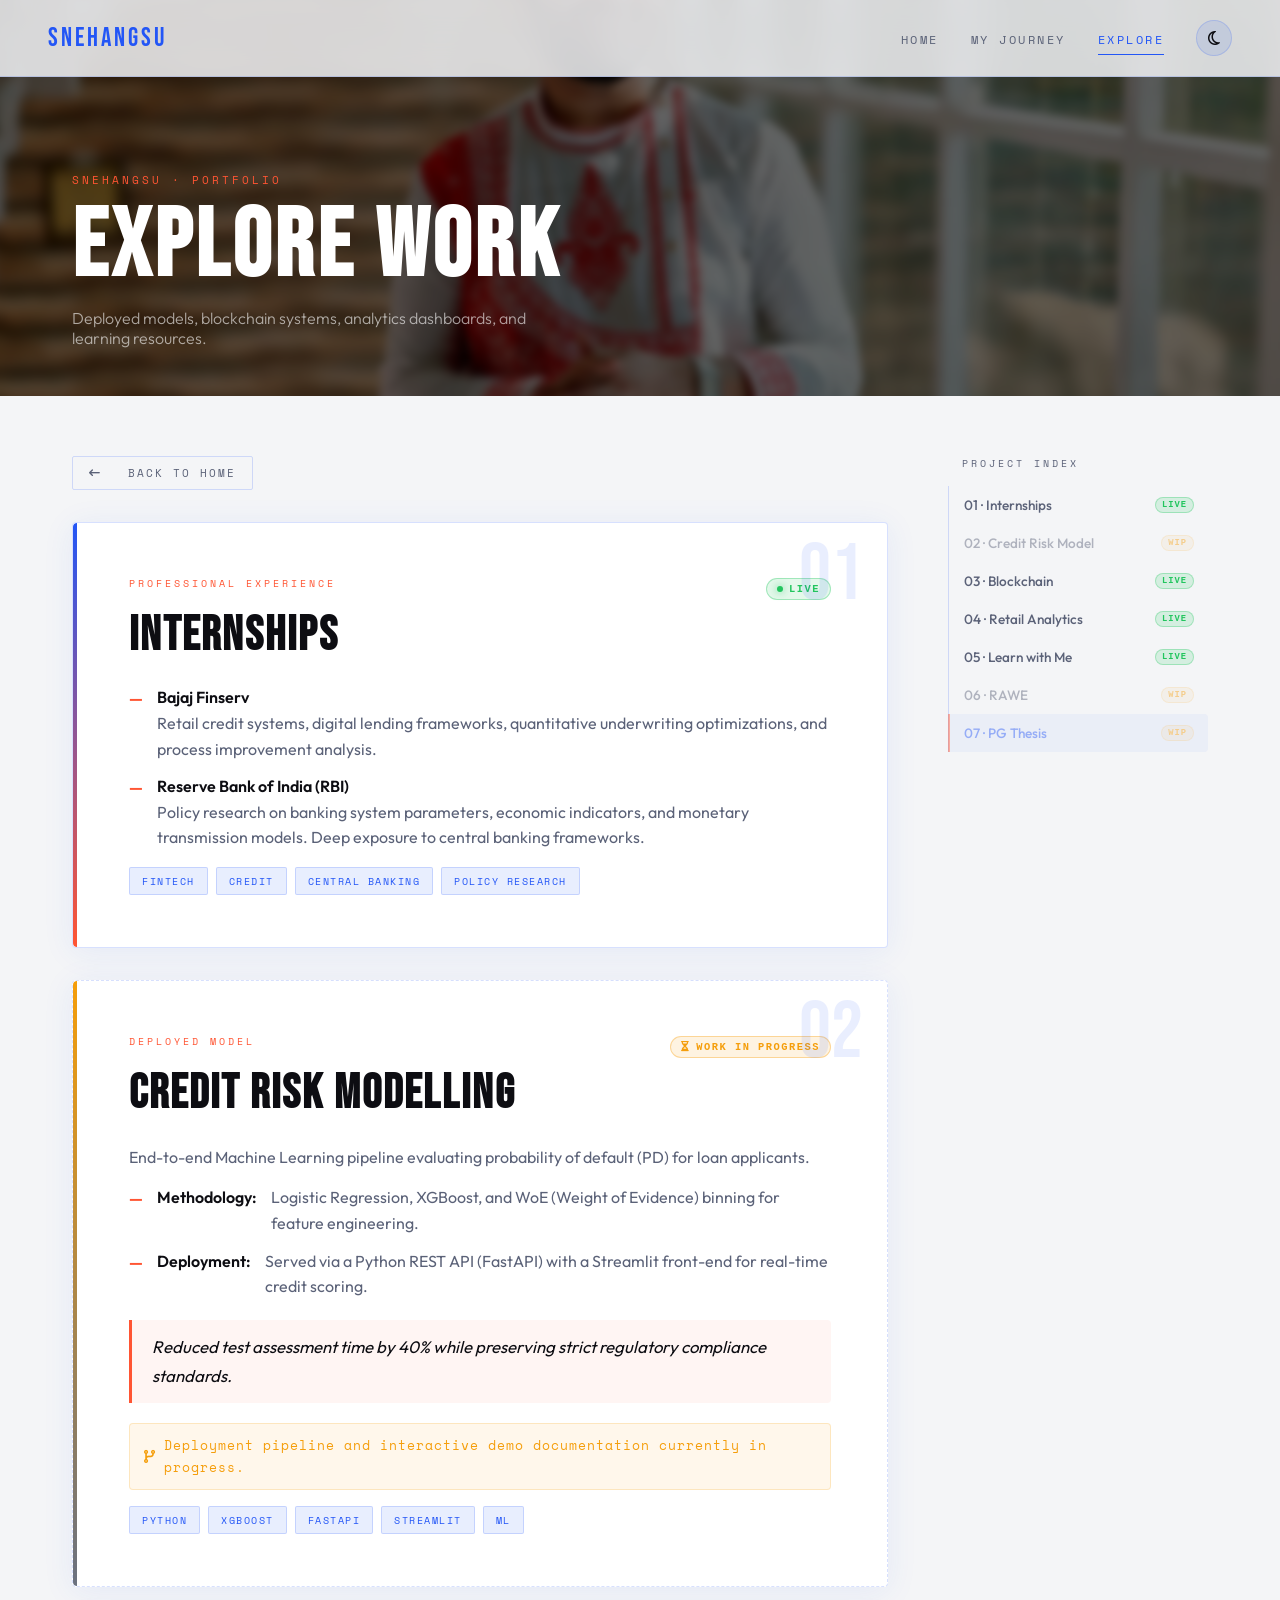
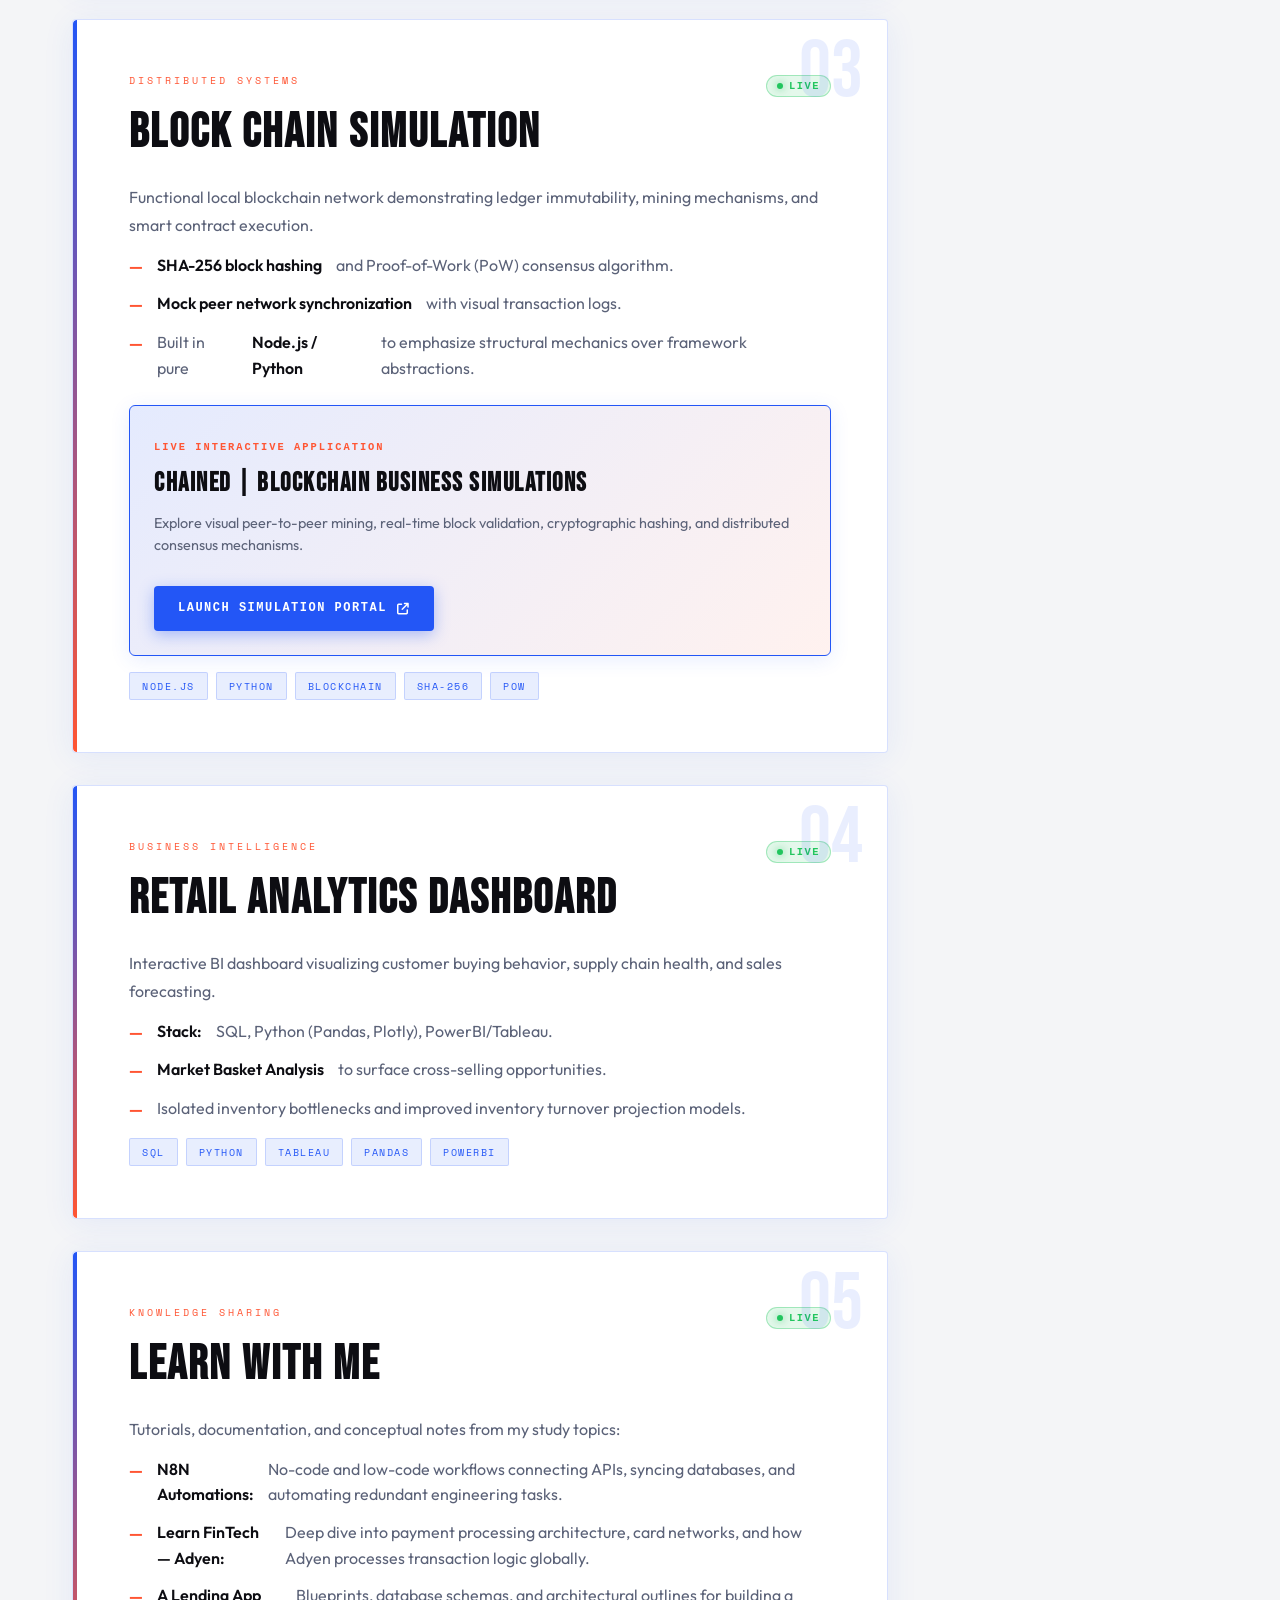
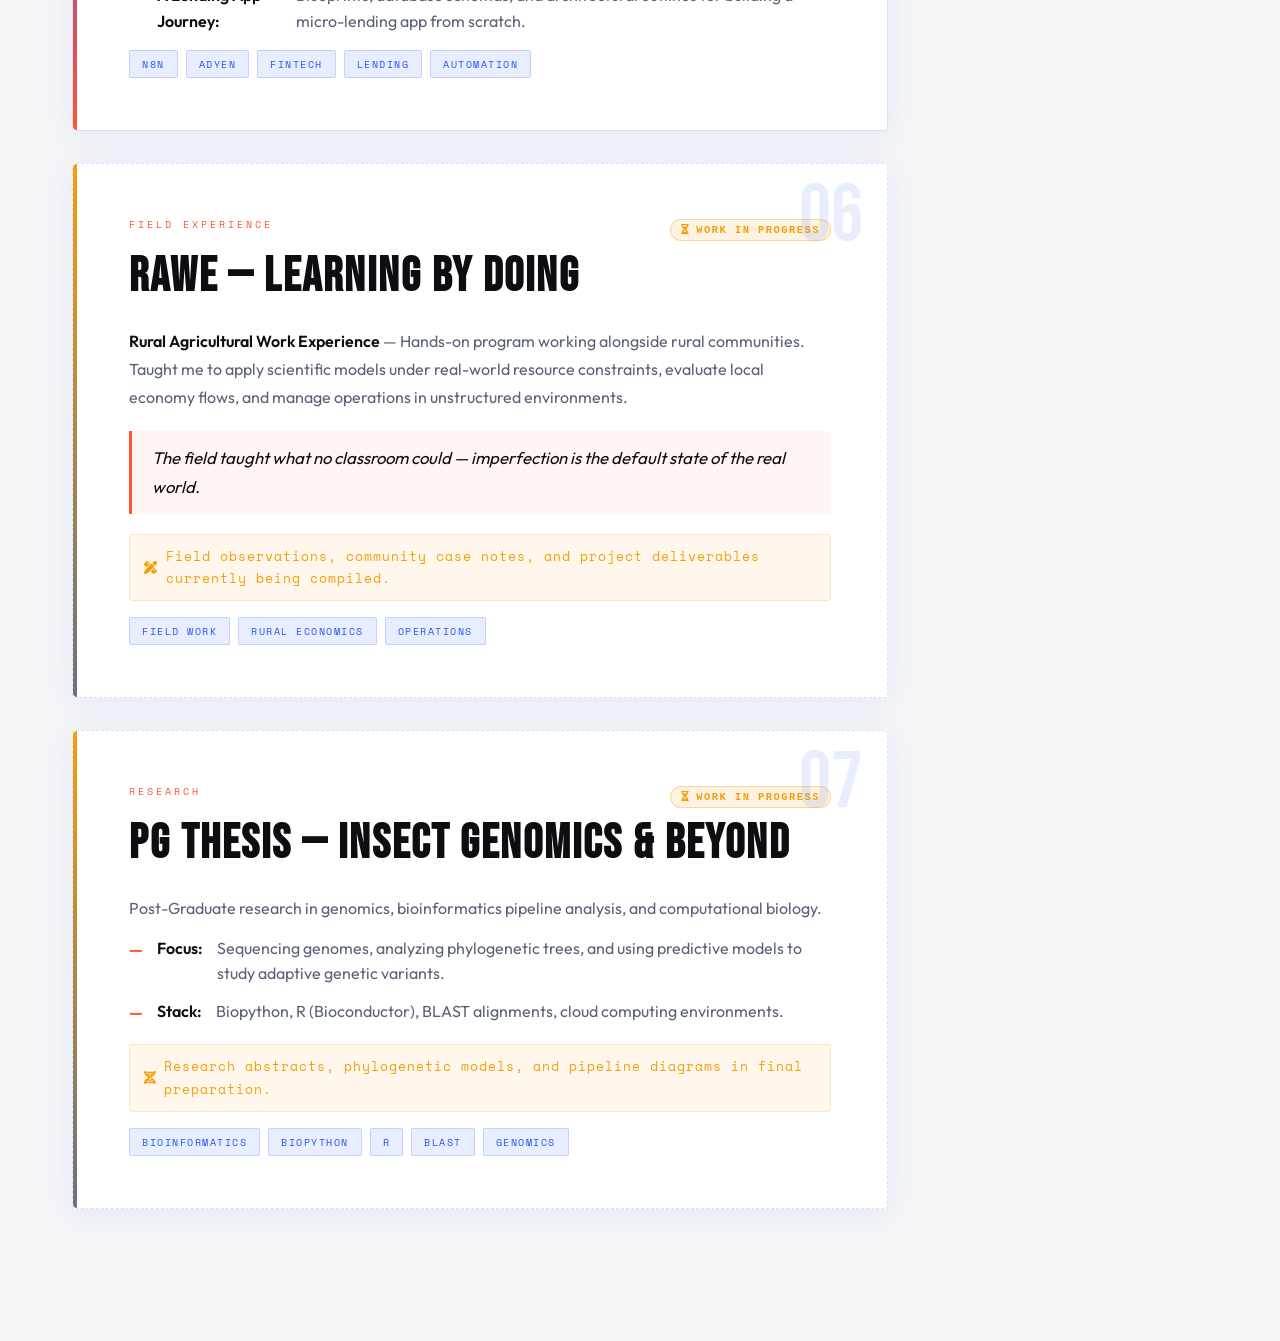
==== commit 004483d0: "Deploy updates: Robot assistant with circular dial for Internship & Blockchain, Live vs WIP project " ====
--- a/explore.html
+++ b/explore.html
@@ -54,7 +54,10 @@
       <!-- 1 · Internships -->
       <section id="internship" class="module-section">
         <span class="section-num">01</span>
-        <p class="module-eyebrow">PROFESSIONAL EXPERIENCE</p>
+        <div class="module-header-row">
+          <p class="module-eyebrow">PROFESSIONAL EXPERIENCE</p>
+          <span class="status-pill live"><span class="pulse-dot"></span> Live</span>
+        </div>
         <h2>Internships</h2>
         <div class="module-content">
           <ul class="bullet-list">
@@ -80,10 +83,13 @@
         </div>
       </section>
 
-      <!-- 2 · Credit Risk Modelling -->
-      <section id="credit-risk-modelling" class="module-section">
+      <!-- 2 · Credit Risk Modelling (WIP) -->
+      <section id="credit-risk-modelling" class="module-section is-wip">
         <span class="section-num">02</span>
-        <p class="module-eyebrow">DEPLOYED MODEL</p>
+        <div class="module-header-row">
+          <p class="module-eyebrow">DEPLOYED MODEL</p>
+          <span class="status-pill wip"><i class="fa-solid fa-hourglass-half"></i> Work In Progress</span>
+        </div>
         <h2>Credit Risk Modelling</h2>
         <div class="module-content">
           <p>End-to-end Machine Learning pipeline evaluating probability of default (PD) for loan applicants.</p>
@@ -92,6 +98,7 @@
             <li><strong>Deployment:</strong> Served via a Python REST API (FastAPI) with a Streamlit front-end for real-time credit scoring.</li>
           </ul>
           <div class="highlight-quote">Reduced test assessment time by 40% while preserving strict regulatory compliance standards.</div>
+          <div class="wip-notice"><i class="fa-solid fa-code-branch"></i> Deployment pipeline and interactive demo documentation currently in progress.</div>
         </div>
         <div class="tag-row">
           <span class="tag">Python</span>
@@ -105,7 +112,10 @@
       <!-- 3 · Blockchain Simulation -->
       <section id="blockchain-simulation" class="module-section">
         <span class="section-num">03</span>
-        <p class="module-eyebrow">DISTRIBUTED SYSTEMS</p>
+        <div class="module-header-row">
+          <p class="module-eyebrow">DISTRIBUTED SYSTEMS</p>
+          <span class="status-pill live"><span class="pulse-dot"></span> Live</span>
+        </div>
         <h2>Block Chain Simulation</h2>
         <div class="module-content">
           <p>Functional local blockchain network demonstrating ledger immutability, mining mechanisms, and smart contract execution.</p>
@@ -114,6 +124,19 @@
             <li><strong>Mock peer network synchronization</strong> with visual transaction logs.</li>
             <li>Built in pure <strong>Node.js / Python</strong> to emphasize structural mechanics over framework abstractions.</li>
           </ul>
+
+          <!-- Featured CTA Card -->
+          <div class="project-cta-card">
+            <div class="cta-info">
+              <span class="cta-eyebrow">LIVE INTERACTIVE APPLICATION</span>
+              <h3 class="cta-title">ChainEd | Blockchain Business Simulations</h3>
+              <p class="cta-desc">Explore visual peer-to-peer mining, real-time block validation, cryptographic hashing, and distributed consensus mechanisms.</p>
+            </div>
+            <a href="https://snehangsusaha2017-prog.github.io/blockchain-portal/" target="_blank" rel="noopener noreferrer" class="btn-live-launch">
+              <span>Launch Simulation Portal</span>
+              <i class="fa-solid fa-arrow-up-right-from-square"></i>
+            </a>
+          </div>
         </div>
         <div class="tag-row">
           <span class="tag">Node.js</span>
@@ -127,7 +150,10 @@
       <!-- 4 · Retail Analytics Dashboard -->
       <section id="retail-analytics-dashboard" class="module-section">
         <span class="section-num">04</span>
-        <p class="module-eyebrow">BUSINESS INTELLIGENCE</p>
+        <div class="module-header-row">
+          <p class="module-eyebrow">BUSINESS INTELLIGENCE</p>
+          <span class="status-pill live"><span class="pulse-dot"></span> Live</span>
+        </div>
         <h2>Retail Analytics Dashboard</h2>
         <div class="module-content">
           <p>Interactive BI dashboard visualizing customer buying behavior, supply chain health, and sales forecasting.</p>
@@ -149,7 +175,10 @@
       <!-- 5 · Learn With Me -->
       <section id="learn-with-me" class="module-section">
         <span class="section-num">05</span>
-        <p class="module-eyebrow">KNOWLEDGE SHARING</p>
+        <div class="module-header-row">
+          <p class="module-eyebrow">KNOWLEDGE SHARING</p>
+          <span class="status-pill live"><span class="pulse-dot"></span> Live</span>
+        </div>
         <h2>Learn with me</h2>
         <div class="module-content">
           <p>Tutorials, documentation, and conceptual notes from my study topics:</p>
@@ -168,14 +197,18 @@
         </div>
       </section>
 
-      <!-- 6 · RAWE -->
-      <section id="rawe" class="module-section">
+      <!-- 6 · RAWE (WIP) -->
+      <section id="rawe" class="module-section is-wip">
         <span class="section-num">06</span>
-        <p class="module-eyebrow">FIELD EXPERIENCE</p>
+        <div class="module-header-row">
+          <p class="module-eyebrow">FIELD EXPERIENCE</p>
+          <span class="status-pill wip"><i class="fa-solid fa-hourglass-half"></i> Work In Progress</span>
+        </div>
         <h2>RAWE — Learning by doing</h2>
         <div class="module-content">
           <p><strong>Rural Agricultural Work Experience</strong> — Hands-on program working alongside rural communities. Taught me to apply scientific models under real-world resource constraints, evaluate local economy flows, and manage operations in unstructured environments.</p>
           <div class="highlight-quote">The field taught what no classroom could — imperfection is the default state of the real world.</div>
+          <div class="wip-notice"><i class="fa-solid fa-pen-ruler"></i> Field observations, community case notes, and project deliverables currently being compiled.</div>
         </div>
         <div class="tag-row">
           <span class="tag">Field Work</span>
@@ -184,10 +217,13 @@
         </div>
       </section>
 
-      <!-- 7 · PG Thesis -->
-      <section id="pg-thesis" class="module-section">
+      <!-- 7 · PG Thesis (WIP) -->
+      <section id="pg-thesis" class="module-section is-wip">
         <span class="section-num">07</span>
-        <p class="module-eyebrow">RESEARCH</p>
+        <div class="module-header-row">
+          <p class="module-eyebrow">RESEARCH</p>
+          <span class="status-pill wip"><i class="fa-solid fa-hourglass-half"></i> Work In Progress</span>
+        </div>
         <h2>PG Thesis — Insect Genomics &amp; Beyond</h2>
         <div class="module-content">
           <p>Post-Graduate research in genomics, bioinformatics pipeline analysis, and computational biology.</p>
@@ -195,6 +231,7 @@
             <li><strong>Focus:</strong> Sequencing genomes, analyzing phylogenetic trees, and using predictive models to study adaptive genetic variants.</li>
             <li><strong>Stack:</strong> Biopython, R (Bioconductor), BLAST alignments, cloud computing environments.</li>
           </ul>
+          <div class="wip-notice"><i class="fa-solid fa-dna"></i> Research abstracts, phylogenetic models, and pipeline diagrams in final preparation.</div>
         </div>
         <div class="tag-row">
           <span class="tag">Bioinformatics</span>
@@ -210,13 +247,13 @@
     <aside class="sidebar-nav">
       <p class="sidebar-label">PROJECT INDEX</p>
       <ul class="sidebar-list">
-        <li class="sidebar-item active"><a href="#internship">01 · Internships</a></li>
-        <li class="sidebar-item"><a href="#credit-risk-modelling">02 · Credit Risk Model</a></li>
-        <li class="sidebar-item"><a href="#blockchain-simulation">03 · Blockchain</a></li>
-        <li class="sidebar-item"><a href="#retail-analytics-dashboard">04 · Retail Analytics</a></li>
-        <li class="sidebar-item"><a href="#learn-with-me">05 · Learn with Me</a></li>
-        <li class="sidebar-item"><a href="#rawe">06 · RAWE</a></li>
-        <li class="sidebar-item"><a href="#pg-thesis">07 · PG Thesis</a></li>
+        <li class="sidebar-item active"><a href="#internship"><span>01 · Internships</span><span class="sidebar-badge live">Live</span></a></li>
+        <li class="sidebar-item is-wip"><a href="#credit-risk-modelling"><span>02 · Credit Risk Model</span><span class="sidebar-badge wip">WIP</span></a></li>
+        <li class="sidebar-item"><a href="#blockchain-simulation"><span>03 · Blockchain</span><span class="sidebar-badge live">Live</span></a></li>
+        <li class="sidebar-item"><a href="#retail-analytics-dashboard"><span>04 · Retail Analytics</span><span class="sidebar-badge live">Live</span></a></li>
+        <li class="sidebar-item"><a href="#learn-with-me"><span>05 · Learn with Me</span><span class="sidebar-badge live">Live</span></a></li>
+        <li class="sidebar-item is-wip"><a href="#rawe"><span>06 · RAWE</span><span class="sidebar-badge wip">WIP</span></a></li>
+        <li class="sidebar-item is-wip"><a href="#pg-thesis"><span>07 · PG Thesis</span><span class="sidebar-badge wip">WIP</span></a></li>
       </ul>
     </aside>
 
--- a/styles.css
+++ b/styles.css
@@ -78,9 +78,7 @@
   position: absolute;
   inset: -5%;                         /* slight scale so panning has room */
   background: url('assets/Snehangsu_home.jpg') center/cover no-repeat;
-  filter: blur(0px) brightness(1);
-  transition: filter 1.8s cubic-bezier(.25,1,.5,1);
-  will-change: filter;
+  filter: blur(6px) brightness(.75);
 }
 
 /* Bottom-left gradient so white text stays readable */
@@ -93,16 +91,6 @@
     var(--overlay-light) 55%,
     transparent 100%
   );
-  opacity: 0;
-  transition: opacity 1.8s ease;
-}
-
-/* When user interacts: blur bg + show overlay */
-body.homepage.active-state .hero-bg-image {
-  filter: blur(6px) brightness(.75);
-}
-
-body.homepage.active-state .hero-overlay {
   opacity: 1;
 }
 
@@ -120,15 +108,8 @@
   transition: background .4s, backdrop-filter .4s, opacity .8s, transform .8s;
 }
 
-/* On homepage: initially invisible, slides in on activity */
+/* On homepage: visible immediately */
 body.homepage .site-nav {
-  opacity: 0;
-  transform: translateY(-16px);
-  pointer-events: none;
-  background: transparent;
-}
-
-body.homepage.active-state .site-nav {
   opacity: 1;
   transform: translateY(0);
   pointer-events: auto;
@@ -290,16 +271,9 @@
   flex-direction: column;
   justify-content: flex-end;
   padding: 0 64px 72px;
-  pointer-events: none;
-  opacity: 0;
-  transform: translateY(24px);
-  transition: opacity 1.5s cubic-bezier(.25,1,.5,1), transform 1.5s cubic-bezier(.25,1,.5,1);
-}
-
-body.homepage.active-state .hero-content {
+  pointer-events: auto;
   opacity: 1;
   transform: translateY(0);
-  pointer-events: auto;
 }
 
 .hero-text-block {
@@ -440,33 +414,7 @@
   100% { transform: scaleY(1); opacity: 0; }
 }
 
-/* Activity prompt — shown before interaction */
-.activity-prompt {
-  position: fixed;
-  bottom: 36px;
-  left: 50%;
-  transform: translateX(-50%);
-  z-index: 20;
-  display: flex;
-  flex-direction: column;
-  align-items: center;
-  gap: 10px;
-  color: rgba(255,255,255,.8);
-  text-shadow: 0 2px 8px rgba(0,0,0,.6);
-  transition: opacity .8s ease;
-  pointer-events: none;
-}
-
-.ap-text {
-  font-family: 'Space Mono', monospace;
-  font-size: .68rem;
-  letter-spacing: 2.5px;
-  text-transform: uppercase;
-}
-
-body.active-state .activity-prompt {
-  opacity: 0;
-}
+
 
 @keyframes pulse-scale {
   0%, 100% { transform: scale(1); }
@@ -658,6 +606,153 @@
   font-size: 1.05rem;
 }
 
+/* Status Badges */
+.module-header-row {
+  display: flex;
+  align-items: center;
+  justify-content: space-between;
+  flex-wrap: wrap;
+  gap: 12px;
+  margin-bottom: 8px;
+}
+
+.status-pill {
+  display: inline-flex;
+  align-items: center;
+  gap: 6px;
+  font-family: 'Space Mono', monospace;
+  font-size: 0.65rem;
+  font-weight: 700;
+  letter-spacing: 1.5px;
+  text-transform: uppercase;
+  padding: 4px 10px;
+  border-radius: 100px;
+}
+
+.status-pill.live {
+  background: rgba(34, 197, 94, 0.12);
+  color: #22c55e;
+  border: 1px solid rgba(34, 197, 94, 0.35);
+}
+
+.status-pill.live .pulse-dot {
+  width: 6px;
+  height: 6px;
+  background-color: #22c55e;
+  border-radius: 50%;
+  display: inline-block;
+  box-shadow: 0 0 8px rgba(34, 197, 94, 0.8);
+  animation: pulseLive 1.8s infinite;
+}
+
+@keyframes pulseLive {
+  0% { transform: scale(0.95); opacity: 0.8; }
+  50% { transform: scale(1.3); opacity: 1; }
+  100% { transform: scale(0.95); opacity: 0.8; }
+}
+
+.status-pill.wip {
+  background: rgba(245, 158, 11, 0.12);
+  color: #f59e0b;
+  border: 1px solid rgba(245, 158, 11, 0.35);
+}
+
+/* Faded out WIP Module Section */
+.module-section.is-wip {
+  opacity: 0.52;
+  border-style: dashed;
+  transition: opacity 0.3s ease, border-color 0.3s ease, box-shadow 0.3s ease;
+}
+
+.module-section.is-wip:hover {
+  opacity: 0.88;
+}
+
+.module-section.is-wip::before {
+  background: linear-gradient(180deg, #f59e0b, #6b7280);
+}
+
+.wip-notice {
+  display: flex;
+  align-items: center;
+  gap: 8px;
+  margin-top: 18px;
+  padding: 10px 14px;
+  border-radius: 4px;
+  background: rgba(245, 158, 11, 0.08);
+  border: 1px solid rgba(245, 158, 11, 0.2);
+  color: #f59e0b;
+  font-size: 0.82rem;
+  font-family: 'Space Mono', monospace;
+  letter-spacing: 1px;
+}
+
+/* Blockchain / Project CTA Card */
+.project-cta-card {
+  margin-top: 24px;
+  padding: 24px;
+  background: linear-gradient(135deg, rgba(35, 86, 246, 0.12), rgba(255, 85, 51, 0.08));
+  border: 1px solid var(--accent);
+  border-radius: 6px;
+  display: flex;
+  flex-direction: column;
+  gap: 16px;
+  box-shadow: 0 4px 20px rgba(35, 86, 246, 0.1);
+}
+
+[data-theme="dark"] .project-cta-card {
+  background: linear-gradient(135deg, rgba(77, 130, 255, 0.15), rgba(255, 102, 68, 0.1));
+}
+
+.cta-info .cta-eyebrow {
+  font-family: 'Space Mono', monospace;
+  font-size: 0.65rem;
+  letter-spacing: 2px;
+  color: var(--accent2);
+  font-weight: 700;
+}
+
+.cta-info .cta-title {
+  font-family: 'Bebas Neue', sans-serif;
+  font-size: 1.6rem;
+  letter-spacing: 1.5px;
+  color: var(--text);
+  margin: 4px 0 6px;
+}
+
+.cta-info .cta-desc {
+  font-size: 0.9rem;
+  color: var(--text-muted);
+  line-height: 1.5;
+}
+
+.btn-live-launch {
+  display: inline-flex;
+  align-items: center;
+  justify-content: center;
+  gap: 10px;
+  padding: 12px 24px;
+  background: var(--accent);
+  color: #ffffff;
+  font-family: 'Space Mono', monospace;
+  font-size: 0.75rem;
+  font-weight: 700;
+  letter-spacing: 1.5px;
+  text-transform: uppercase;
+  border-radius: 4px;
+  text-decoration: none;
+  align-self: flex-start;
+  transition: background 0.2s ease, transform 0.2s ease, box-shadow 0.2s ease;
+  box-shadow: 0 4px 15px rgba(35, 86, 246, 0.35);
+}
+
+.btn-live-launch:hover {
+  background: var(--accent2);
+  color: #ffffff;
+  transform: translateY(-2px);
+  box-shadow: 0 6px 20px rgba(255, 85, 51, 0.4);
+}
+
 /* Bullet list */
 .bullet-list {
   list-style: none;
@@ -708,7 +803,10 @@
 }
 
 .sidebar-item a {
-  display: block;
+  display: flex;
+  align-items: center;
+  justify-content: space-between;
+  gap: 8px;
   padding: 10px 14px;
   font-family: 'Outfit', sans-serif;
   font-size: .85rem;
@@ -716,8 +814,39 @@
   color: var(--text-muted);
   border-left: 2px solid transparent;
   margin-left: -1px;
-  transition: color .2s, border-color .2s, background .2s;
+  transition: color .2s, border-color .2s, background .2s, opacity .2s;
   border-radius: 0 4px 4px 0;
+}
+
+.sidebar-item.is-wip a {
+  opacity: 0.45;
+}
+
+.sidebar-item.is-wip a:hover {
+  opacity: 0.85;
+}
+
+.sidebar-badge {
+  font-family: 'Space Mono', monospace;
+  font-size: 0.55rem;
+  letter-spacing: 1px;
+  padding: 2px 6px;
+  border-radius: 100px;
+  text-transform: uppercase;
+  font-weight: 700;
+  flex-shrink: 0;
+}
+
+.sidebar-badge.live {
+  color: #22c55e;
+  background: rgba(34, 197, 94, 0.15);
+  border: 1px solid rgba(34, 197, 94, 0.3);
+}
+
+.sidebar-badge.wip {
+  color: #f59e0b;
+  background: rgba(245, 158, 11, 0.12);
+  border: 1px solid rgba(245, 158, 11, 0.25);
 }
 
 .sidebar-item.active a,
@@ -939,3 +1068,474 @@
   from { opacity: 0; transform: translateY(24px); }
   to   { opacity: 1; transform: translateY(0); }
 }
+
+/* ============================================================
+   ROBOT ASSISTANT & CIRCULAR HOTSPOT DIAL
+   ============================================================ */
+.robot-hotspot-widget {
+  position: fixed;
+  right: 44px;
+  top: 50%;
+  transform: translateY(-50%);
+  z-index: 950;
+  display: flex;
+  flex-direction: column;
+  align-items: center;
+  gap: 16px;
+  background: rgba(var(--bg-card-rgb), 0.78);
+  backdrop-filter: blur(20px);
+  -webkit-backdrop-filter: blur(20px);
+  border: 1px solid var(--border);
+  border-radius: 28px;
+  padding: 24px 20px 28px;
+  box-shadow: 0 20px 50px rgba(0, 0, 0, 0.25), 0 0 30px var(--accent-glass);
+  animation: robotSlideIn 1s cubic-bezier(0.16, 1, 0.3, 1) 0.6s both;
+  transition: transform 0.4s cubic-bezier(0.16, 1, 0.3, 1), opacity 0.4s ease, visibility 0.4s;
+}
+
+.robot-hotspot-widget.minimized {
+  transform: translate(140%, -50%);
+  opacity: 0;
+  visibility: hidden;
+  pointer-events: none;
+}
+
+@keyframes robotSlideIn {
+  0% {
+    transform: translate(130%, -50%);
+    opacity: 0;
+  }
+  100% {
+    transform: translate(0, -50%);
+    opacity: 1;
+  }
+}
+
+/* Robot Header */
+.robot-header {
+  display: flex;
+  align-items: center;
+  gap: 12px;
+  width: 100%;
+  position: relative;
+}
+
+.robot-avatar-box {
+  width: 44px;
+  height: 44px;
+  border-radius: 50%;
+  background: linear-gradient(135deg, var(--accent), var(--accent2));
+  display: flex;
+  align-items: center;
+  justify-content: center;
+  position: relative;
+  flex-shrink: 0;
+  box-shadow: 0 4px 14px var(--accent-glass);
+}
+
+.robot-antenna {
+  position: absolute;
+  top: -6px;
+  width: 3px;
+  height: 6px;
+  background: var(--accent2);
+  border-radius: 2px;
+}
+
+.robot-antenna::before {
+  content: '';
+  position: absolute;
+  top: -4px;
+  left: 50%;
+  transform: translateX(-50%);
+  width: 6px;
+  height: 6px;
+  background: #ff5533;
+  border-radius: 50%;
+  box-shadow: 0 0 8px #ff5533;
+  animation: antennaPulse 1.5s infinite;
+}
+
+@keyframes antennaPulse {
+  0%, 100% { transform: translateX(-50%) scale(0.9); opacity: 0.7; }
+  50% { transform: translateX(-50%) scale(1.3); opacity: 1; }
+}
+
+.robot-face {
+  width: 26px;
+  height: 18px;
+  background: #080c16;
+  border-radius: 6px;
+  display: flex;
+  align-items: center;
+  justify-content: space-around;
+  padding: 0 4px;
+}
+
+.robot-eye {
+  width: 4px;
+  height: 6px;
+  background: #60a5fa;
+  border-radius: 2px;
+  box-shadow: 0 0 6px #60a5fa;
+  animation: robotBlink 3.5s infinite;
+}
+
+@keyframes robotBlink {
+  0%, 94%, 98%, 100% { transform: scaleY(1); }
+  96% { transform: scaleY(0.1); }
+}
+
+/* Speech Bubble */
+.robot-speech-bubble {
+  background: var(--bg);
+  border: 1px solid var(--border);
+  border-radius: 12px;
+  padding: 8px 12px;
+  position: relative;
+  flex-grow: 1;
+}
+
+.bubble-arrow {
+  position: absolute;
+  left: -6px;
+  top: 50%;
+  transform: translateY(-50%) rotate(45deg);
+  width: 10px;
+  height: 10px;
+  background: var(--bg);
+  border-left: 1px solid var(--border);
+  border-bottom: 1px solid var(--border);
+}
+
+.bubble-greeting {
+  font-family: 'Space Mono', monospace;
+  font-size: 0.75rem;
+  font-weight: 700;
+  color: var(--accent2);
+  margin-bottom: 2px;
+  display: flex;
+  align-items: center;
+  gap: 4px;
+}
+
+.wave-hand {
+  display: inline-block;
+  animation: waveHand 2s infinite origin-bottom;
+  transform-origin: 70% 70%;
+}
+
+@keyframes waveHand {
+  0% { transform: rotate(0deg); }
+  10% { transform: rotate(14deg); }
+  20% { transform: rotate(-8deg); }
+  30% { transform: rotate(14deg); }
+  40% { transform: rotate(-4deg); }
+  50% { transform: rotate(10deg); }
+  60% { transform: rotate(0deg); }
+  100% { transform: rotate(0deg); }
+}
+
+.bubble-text {
+  font-family: 'Outfit', sans-serif;
+  font-size: 0.82rem;
+  font-weight: 600;
+  color: var(--text);
+  white-space: nowrap;
+}
+
+.robot-close-btn {
+  background: transparent;
+  border: none;
+  color: var(--text-muted);
+  cursor: pointer;
+  font-size: 0.85rem;
+  padding: 4px;
+  border-radius: 4px;
+  transition: color 0.2s, background 0.2s;
+  display: flex;
+  align-items: center;
+  justify-content: center;
+}
+
+.robot-close-btn:hover {
+  color: var(--accent2);
+  background: var(--accent-glass);
+}
+
+/* Circular Dial Hub */
+.circular-dial-wrapper {
+  width: 190px;
+  height: 190px;
+  position: relative;
+  display: flex;
+  align-items: center;
+  justify-content: center;
+  margin-top: 4px;
+}
+
+.dial-radar-ring {
+  position: absolute;
+  inset: 12px;
+  border-radius: 50%;
+  border: 1.5px dashed var(--border);
+  animation: radarRotate 24s linear infinite;
+}
+
+.dial-radar-ring::before {
+  content: '';
+  position: absolute;
+  inset: -1px;
+  border-radius: 50%;
+  border: 1.5px solid transparent;
+  border-top-color: var(--accent);
+  border-bottom-color: var(--accent2);
+}
+
+@keyframes radarRotate {
+  from { transform: rotate(0deg); }
+  to { transform: rotate(360deg); }
+}
+
+.dial-orbital-ring {
+  position: absolute;
+  inset: 0;
+  border-radius: 50%;
+  border: 1px solid rgba(var(--accent-glass), 0.3);
+  box-shadow: 0 0 20px var(--accent-glass) inset;
+}
+
+/* Center Core */
+.dial-core {
+  width: 72px;
+  height: 72px;
+  border-radius: 50%;
+  background: var(--bg-card);
+  border: 1.5px solid var(--border);
+  display: flex;
+  flex-direction: column;
+  align-items: center;
+  justify-content: center;
+  gap: 2px;
+  box-shadow: 0 0 16px var(--accent-glass);
+  z-index: 2;
+  transition: transform 0.3s ease, border-color 0.3s ease;
+}
+
+.dial-core i {
+  color: var(--accent2);
+  font-size: 1.1rem;
+  animation: pulseCore 2s ease infinite;
+}
+
+.dial-core span {
+  font-family: 'Space Mono', monospace;
+  font-size: 0.52rem;
+  letter-spacing: 1.5px;
+  font-weight: 700;
+  color: var(--accent);
+}
+
+@keyframes pulseCore {
+  0%, 100% { transform: scale(1); opacity: 0.85; }
+  50% { transform: scale(1.15); opacity: 1; }
+}
+
+/* Hotspot Nodes */
+.hotspot-node {
+  position: absolute;
+  z-index: 5;
+  text-decoration: none;
+  display: flex;
+  align-items: center;
+}
+
+.node-top {
+  top: 0;
+  left: 50%;
+  transform: translateX(-50%);
+}
+
+.node-bottom {
+  bottom: 0;
+  left: 50%;
+  transform: translateX(-50%);
+}
+
+.node-icon-wrap {
+  width: 48px;
+  height: 48px;
+  border-radius: 50%;
+  background: var(--bg-card);
+  border: 1.5px solid var(--accent);
+  color: var(--accent);
+  display: flex;
+  align-items: center;
+  justify-content: center;
+  font-size: 1.1rem;
+  position: relative;
+  box-shadow: 0 4px 14px rgba(0, 0, 0, 0.2), 0 0 12px var(--accent-glass);
+  transition: transform 0.25s cubic-bezier(0.2, 0.9, 0.3, 1.2), background 0.25s, color 0.25s, border-color 0.25s, box-shadow 0.25s;
+}
+
+.node-icon-wrap.blockchain-pulse {
+  border-color: var(--accent2);
+  color: var(--accent2);
+}
+
+.node-live-dot {
+  position: absolute;
+  top: 2px;
+  right: 2px;
+  width: 8px;
+  height: 8px;
+  background: #22c55e;
+  border-radius: 50%;
+  border: 1.5px solid var(--bg-card);
+  box-shadow: 0 0 8px #22c55e;
+  animation: pulseLive 1.8s infinite;
+}
+
+.hotspot-node:hover .node-icon-wrap {
+  transform: scale(1.15);
+  background: var(--accent);
+  color: #ffffff;
+  box-shadow: 0 6px 20px rgba(35, 86, 246, 0.45);
+}
+
+.hotspot-node:hover .node-icon-wrap.blockchain-pulse {
+  background: var(--accent2);
+  color: #ffffff;
+  box-shadow: 0 6px 20px rgba(255, 85, 51, 0.5);
+}
+
+/* Node Tooltip */
+.node-tooltip {
+  position: absolute;
+  right: 58px;
+  background: var(--bg-card);
+  border: 1px solid var(--border);
+  border-radius: 8px;
+  padding: 6px 12px;
+  white-space: nowrap;
+  pointer-events: none;
+  opacity: 0;
+  transform: translateX(10px);
+  transition: opacity 0.25s ease, transform 0.25s ease;
+  box-shadow: 0 8px 24px rgba(0, 0, 0, 0.25);
+  display: flex;
+  flex-direction: column;
+}
+
+.hotspot-node:hover .node-tooltip {
+  opacity: 1;
+  transform: translateX(0);
+}
+
+.node-title {
+  font-family: 'Space Mono', monospace;
+  font-size: 0.65rem;
+  font-weight: 700;
+  letter-spacing: 1.5px;
+  color: var(--text);
+}
+
+.node-desc {
+  font-size: 0.72rem;
+  color: var(--text-muted);
+}
+
+/* Floating Reopen Button (shown when minimized) */
+.robot-reopen-pill {
+  position: fixed;
+  right: 24px;
+  top: 50%;
+  transform: translateY(-50%) translateX(100px);
+  z-index: 940;
+  background: rgba(var(--bg-card-rgb), 0.88);
+  backdrop-filter: blur(16px);
+  -webkit-backdrop-filter: blur(16px);
+  border: 1px solid var(--border);
+  border-radius: 100px;
+  padding: 10px 16px 10px 12px;
+  display: flex;
+  align-items: center;
+  gap: 10px;
+  cursor: pointer;
+  color: var(--text);
+  font-family: 'Space Mono', monospace;
+  font-size: 0.68rem;
+  font-weight: 700;
+  letter-spacing: 2px;
+  box-shadow: 0 8px 25px rgba(0, 0, 0, 0.25), 0 0 16px var(--accent-glass);
+  opacity: 0;
+  visibility: hidden;
+  transition: transform 0.35s cubic-bezier(0.16, 1, 0.3, 1), opacity 0.35s ease, visibility 0.35s, border-color 0.2s;
+}
+
+.robot-reopen-pill.visible {
+  transform: translateY(-50%) translateX(0);
+  opacity: 1;
+  visibility: visible;
+}
+
+.robot-reopen-pill:hover {
+  border-color: var(--accent2);
+  transform: translateY(-50%) translateX(-4px);
+}
+
+.mini-bot-icon {
+  width: 24px;
+  height: 24px;
+  border-radius: 50%;
+  background: var(--accent2);
+  color: #fff;
+  display: flex;
+  align-items: center;
+  justify-content: center;
+  font-size: 0.75rem;
+}
+
+.pill-dot {
+  width: 6px;
+  height: 6px;
+  border-radius: 50%;
+  background: #22c55e;
+  box-shadow: 0 0 6px #22c55e;
+}
+
+@media (max-width: 900px) {
+  .robot-hotspot-widget {
+    right: 20px;
+    top: auto;
+    bottom: 24px;
+    transform: none;
+    padding: 18px 16px 20px;
+  }
+  .robot-hotspot-widget.minimized {
+    transform: translateY(140%);
+  }
+  .circular-dial-wrapper {
+    width: 160px;
+    height: 160px;
+  }
+  .dial-core {
+    width: 60px;
+    height: 60px;
+  }
+  .node-icon-wrap {
+    width: 42px;
+    height: 42px;
+    font-size: 0.95rem;
+  }
+  .robot-reopen-pill {
+    top: auto;
+    bottom: 24px;
+    right: 20px;
+    transform: translateY(100px);
+  }
+  .robot-reopen-pill.visible {
+    transform: translateY(0);
+  }
+}
+
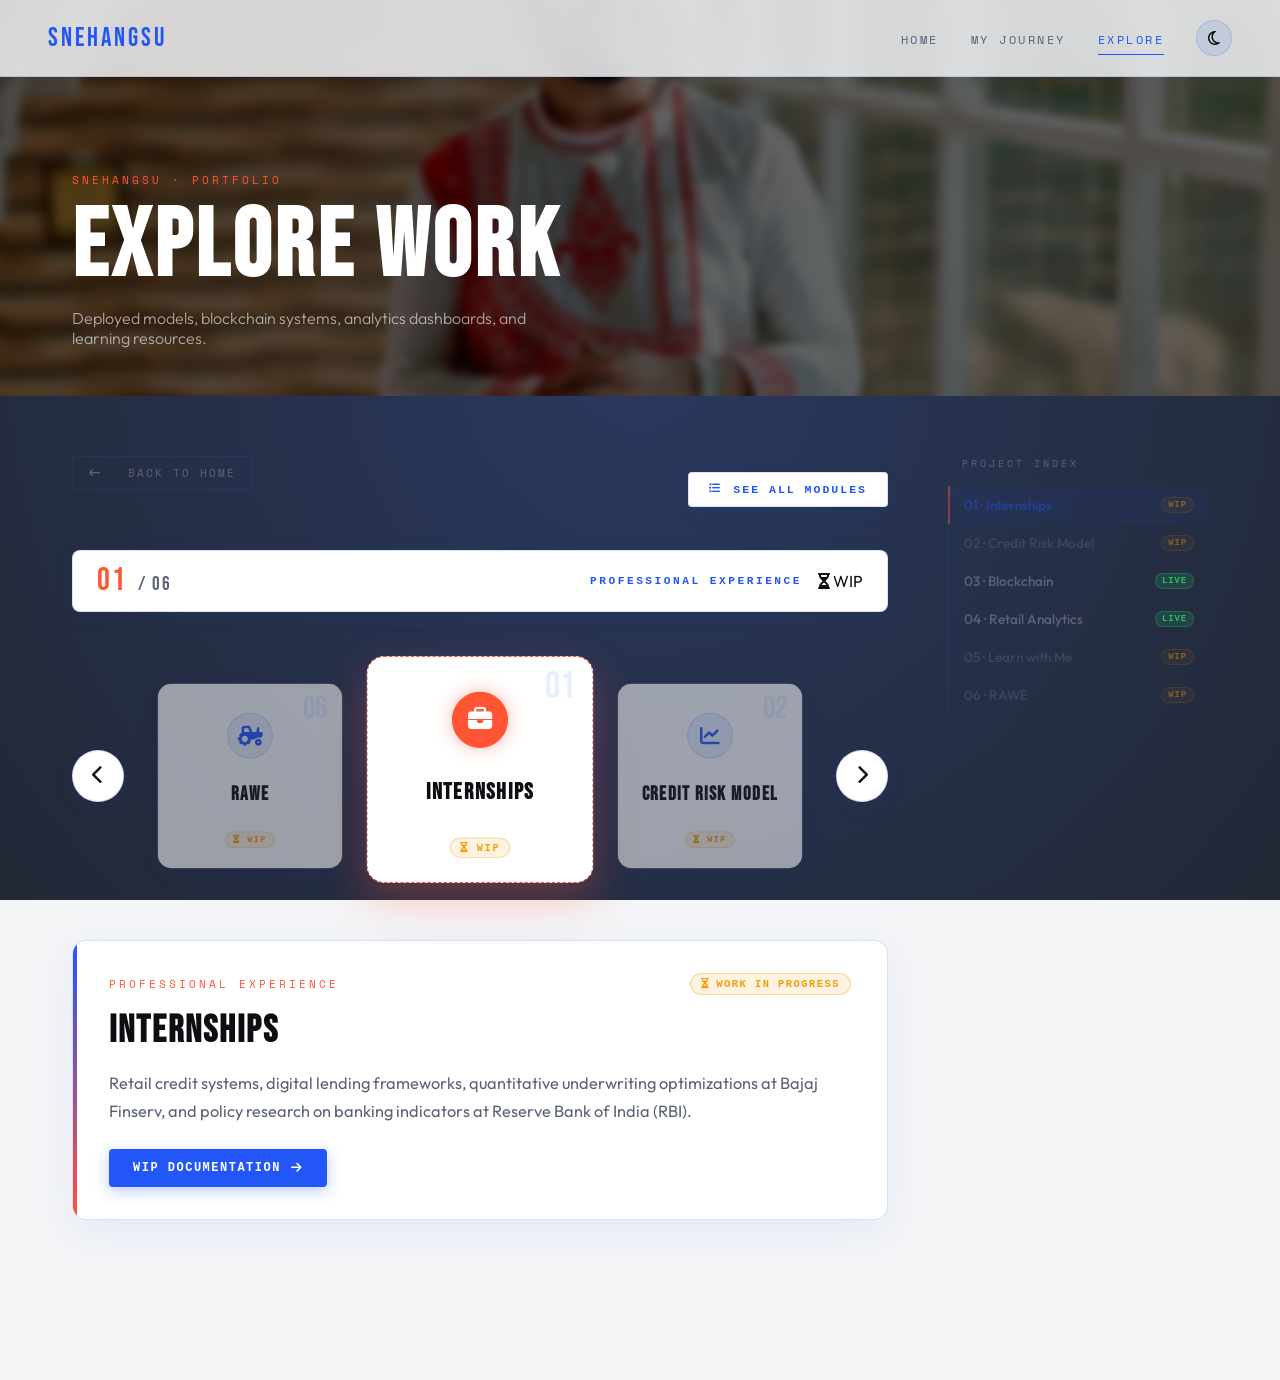
==== commit 0e27ff50: "Update Explore and My Journey pages with floating cards carousel, background shifting, and Retail An" ====
--- a/explore.html
+++ b/explore.html
@@ -10,7 +10,10 @@
   <link rel="stylesheet" href="styles.css">
   <link rel="stylesheet" href="https://cdnjs.cloudflare.com/ajax/libs/font-awesome/6.4.0/css/all.min.css">
 </head>
-<body class="subpage">
+<body class="subpage explore-page">
+
+  <!-- Dynamic Shifting Ambient Background Overlay -->
+  <div class="dynamic-bg-overlay" id="dynamicBgOverlay"></div>
 
   <!-- Nav -->
   <nav class="site-nav">
@@ -47,216 +50,407 @@
   <!-- Two-column layout -->
   <div class="subpage-wrapper">
 
-    <!-- Content -->
-    <main>
-      <a href="index.html" class="back-btn"><i class="fa-solid fa-arrow-left-long"></i>&nbsp; BACK TO HOME</a>
-
-      <!-- 1 · Internships -->
-      <section id="internship" class="module-section">
-        <span class="section-num">01</span>
-        <div class="module-header-row">
-          <p class="module-eyebrow">PROFESSIONAL EXPERIENCE</p>
-          <span class="status-pill live"><span class="pulse-dot"></span> Live</span>
-        </div>
-        <h2>Internships</h2>
-        <div class="module-content">
-          <ul class="bullet-list">
-            <li>
-              <div>
-                <strong>Bajaj Finserv</strong><br>
-                Retail credit systems, digital lending frameworks, quantitative underwriting optimizations, and process improvement analysis.
+    <!-- Main Content Area -->
+    <main class="explore-main">
+
+      <!-- Top Action Bar -->
+      <div class="explore-action-bar">
+        <a href="index.html" class="back-btn"><i class="fa-solid fa-arrow-left-long"></i>&nbsp; BACK TO HOME</a>
+        
+        <!-- See All Modules Toggle Button -->
+        <button class="view-toggle-btn" id="exploreViewToggleBtn">
+          <i class="fa-solid fa-list-ul"></i>
+          <span id="viewToggleText">SEE ALL MODULES</span>
+        </button>
+      </div>
+
+      <!-- ============================================================
+           MODE 1: FLOATING BLOCKS CAROUSEL (Default View)
+           ============================================================ -->
+      <div class="explore-carousel-stage" id="exploreCarouselStage">
+        
+        <!-- Stage Top Bar / Module Tracker -->
+        <div class="stage-tracker-bar">
+          <div class="tracker-counter">
+            <span class="tc-current" id="carouselCurrentNum">01</span>
+            <span class="tc-total">/ 06</span>
+          </div>
+          <div class="tracker-info">
+            <span class="tracker-eyebrow" id="carouselEyebrow">PROFESSIONAL EXPERIENCE</span>
+            <span class="tracker-status live" id="carouselStatusBadge"><span class="pulse-dot"></span> LIVE</span>
+          </div>
+        </div>
+
+        <!-- Floating Blocks Deck Showcase -->
+        <div class="floating-blocks-wrapper">
+          
+          <!-- Left Arrow (<) -->
+          <button class="carousel-arrow nav-prev" id="carouselPrevBtn" aria-label="Previous Module">
+            <i class="fa-solid fa-chevron-left"></i>
+          </button>
+
+          <!-- Floating Square Blocks Container (Centered, Max 3 Visible) -->
+          <div class="blocks-container" id="blocksContainer">
+
+            <!-- Block 01: Internships (WIP) -->
+            <div class="floating-block-card is-wip active" data-index="0" data-theme="blue" data-id="internship">
+              <span class="fb-num">01</span>
+              <div class="fb-icon-box"><i class="fa-solid fa-briefcase"></i></div>
+              <h3 class="fb-title">INTERNSHIPS</h3>
+              <span class="fb-status wip"><i class="fa-solid fa-hourglass-half"></i> WIP</span>
+            </div>
+
+            <!-- Block 02: Credit Risk Model -->
+            <div class="floating-block-card is-wip" data-index="1" data-theme="indigo" data-id="credit-risk-modelling">
+              <span class="fb-num">02</span>
+              <div class="fb-icon-box"><i class="fa-solid fa-chart-line"></i></div>
+              <h3 class="fb-title">CREDIT RISK MODEL</h3>
+              <span class="fb-status wip"><i class="fa-solid fa-hourglass-half"></i> WIP</span>
+            </div>
+
+            <!-- Block 03: Blockchain -->
+            <div class="floating-block-card" data-index="2" data-theme="teal" data-id="blockchain-simulation">
+              <span class="fb-num">03</span>
+              <div class="fb-icon-box"><i class="fa-solid fa-cube"></i></div>
+              <h3 class="fb-title">BLOCKCHAIN SIMULATION</h3>
+              <span class="fb-status live"><span class="pulse-dot"></span> Live</span>
+            </div>
+
+            <!-- Block 04: Retail Analytics -->
+            <div class="floating-block-card" data-index="3" data-theme="emerald" data-id="retail-analytics-dashboard">
+              <span class="fb-num">04</span>
+              <div class="fb-icon-box"><i class="fa-solid fa-store"></i></div>
+              <h3 class="fb-title">RETAIL ANALYTICS</h3>
+              <span class="fb-status live"><span class="pulse-dot"></span> Live</span>
+            </div>
+
+            <!-- Block 05: Learn with Me (WIP) -->
+            <div class="floating-block-card is-wip" data-index="4" data-theme="purple" data-id="learn-with-me">
+              <span class="fb-num">05</span>
+              <div class="fb-icon-box"><i class="fa-solid fa-graduation-cap"></i></div>
+              <h3 class="fb-title">LEARN WITH ME</h3>
+              <span class="fb-status wip"><i class="fa-solid fa-hourglass-half"></i> WIP</span>
+            </div>
+
+            <!-- Block 06: RAWE -->
+            <div class="floating-block-card is-wip" data-index="5" data-theme="copper" data-id="rawe">
+              <span class="fb-num">06</span>
+              <div class="fb-icon-box"><i class="fa-solid fa-tractor"></i></div>
+              <h3 class="fb-title">RAWE</h3>
+              <span class="fb-status wip"><i class="fa-solid fa-hourglass-half"></i> WIP</span>
+            </div>
+
+          </div>
+
+          <!-- Right Arrow (>) -->
+          <button class="carousel-arrow nav-next" id="carouselNextBtn" aria-label="Next Module">
+            <i class="fa-solid fa-chevron-right"></i>
+          </button>
+
+        </div>
+
+        <!-- Active Module Quick Detail Panel -->
+        <div class="active-module-panel" id="activeModulePanel">
+          <div class="amp-content" id="ampContent">
+            <!-- Dynamically populated via JS based on active floating card -->
+          </div>
+        </div>
+
+      </div>
+
+
+      <!-- ============================================================
+           MODE 2: SCROLL DOWN LIST (Shown when "See All Modules" is active)
+           ============================================================ -->
+      <div class="explore-scroll-container" id="exploreScrollContainer" style="display: none;">
+
+        <!-- 1 · Internships (WIP) -->
+        <section id="internship" class="module-section is-wip">
+          <span class="section-num">01</span>
+          <div class="module-header-row">
+            <p class="module-eyebrow">PROFESSIONAL EXPERIENCE</p>
+            <span class="status-pill wip"><i class="fa-solid fa-hourglass-half"></i> Work In Progress</span>
+          </div>
+          <h2>Internships</h2>
+          <div class="module-content">
+            <ul class="bullet-list">
+              <li>
+                <div>
+                  <strong>Bajaj Finserv</strong><br>
+                  Retail credit systems, digital lending frameworks, quantitative underwriting optimizations, and process improvement analysis.
+                </div>
+              </li>
+              <li>
+                <div>
+                  <strong>Reserve Bank of India (RBI)</strong><br>
+                  Policy research on banking system parameters, economic indicators, and monetary transmission models. Deep exposure to central banking frameworks.
+                </div>
+              </li>
+            </ul>
+            <div class="wip-notice"><i class="fa-solid fa-hourglass-half"></i> Internship case studies and project summaries currently in preparation.</div>
+          </div>
+          <div class="tag-row">
+            <span class="tag">FinTech</span>
+            <span class="tag">Credit</span>
+            <span class="tag">Central Banking</span>
+            <span class="tag">Policy Research</span>
+          </div>
+        </section>
+
+        <!-- 2 · Credit Risk Modelling (WIP) -->
+        <section id="credit-risk-modelling" class="module-section is-wip">
+          <span class="section-num">02</span>
+          <div class="module-header-row">
+            <p class="module-eyebrow">DEPLOYED MODEL</p>
+            <span class="status-pill wip"><i class="fa-solid fa-hourglass-half"></i> Work In Progress</span>
+          </div>
+          <h2>Credit Risk Modelling</h2>
+          <div class="module-content">
+            <p>End-to-end Machine Learning pipeline evaluating probability of default (PD) for loan applicants.</p>
+            <ul class="bullet-list">
+              <li><strong>Methodology:</strong> Logistic Regression, XGBoost, and WoE (Weight of Evidence) binning for feature engineering.</li>
+              <li><strong>Deployment:</strong> Served via a Python REST API (FastAPI) with a Streamlit front-end for real-time credit scoring.</li>
+            </ul>
+            <div class="highlight-quote">Reduced test assessment time by 40% while preserving strict regulatory compliance standards.</div>
+            <div class="wip-notice"><i class="fa-solid fa-code-branch"></i> Deployment pipeline and interactive demo documentation currently in progress.</div>
+          </div>
+          <div class="tag-row">
+            <span class="tag">Python</span>
+            <span class="tag">XGBoost</span>
+            <span class="tag">FastAPI</span>
+            <span class="tag">Streamlit</span>
+            <span class="tag">ML</span>
+          </div>
+        </section>
+
+        <!-- 3 · Blockchain Simulation -->
+        <section id="blockchain-simulation" class="module-section">
+          <span class="section-num">03</span>
+          <div class="module-header-row">
+            <p class="module-eyebrow">DISTRIBUTED SYSTEMS</p>
+            <span class="status-pill live"><span class="pulse-dot"></span> Live</span>
+          </div>
+          <h2>Block Chain Simulation</h2>
+          <div class="module-content">
+            <p>Functional local blockchain network demonstrating ledger immutability, mining mechanisms, and smart contract execution.</p>
+            <ul class="bullet-list">
+              <li><strong>SHA-256 block hashing</strong> and Proof-of-Work (PoW) consensus algorithm.</li>
+              <li><strong>Mock peer network synchronization</strong> with visual transaction logs.</li>
+              <li>Built in pure <strong>Node.js / Python</strong> to emphasize structural mechanics over framework abstractions.</li>
+            </ul>
+
+            <!-- Featured CTA Card -->
+            <div class="project-cta-card">
+              <div class="cta-info">
+                <span class="cta-eyebrow">LIVE INTERACTIVE APPLICATION</span>
+                <h3 class="cta-title">ChainEd | Blockchain Business Simulations</h3>
+                <p class="cta-desc">Explore visual peer-to-peer mining, real-time block validation, cryptographic hashing, and distributed consensus mechanisms.</p>
               </div>
-            </li>
-            <li>
-              <div>
-                <strong>Reserve Bank of India (RBI)</strong><br>
-                Policy research on banking system parameters, economic indicators, and monetary transmission models. Deep exposure to central banking frameworks.
+              <a href="https://snehangsusaha2017-prog.github.io/blockchain-portal/" target="_blank" rel="noopener noreferrer" class="btn-live-launch">
+                <span>Launch Simulation Portal</span>
+                <i class="fa-solid fa-arrow-up-right-from-square"></i>
+              </a>
+            </div>
+          </div>
+          <div class="tag-row">
+            <span class="tag">Node.js</span>
+            <span class="tag">Python</span>
+            <span class="tag">Blockchain</span>
+            <span class="tag">SHA-256</span>
+            <span class="tag">PoW</span>
+          </div>
+        </section>
+
+        <!-- 4 · Retail Analytics Dashboard -->
+        <section id="retail-analytics-dashboard" class="module-section">
+          <span class="section-num">04</span>
+          <div class="module-header-row">
+            <p class="module-eyebrow">BUSINESS INTELLIGENCE &amp; DECISION PLATFORM</p>
+            <span class="status-pill live"><span class="pulse-dot"></span> Live</span>
+          </div>
+          <h2>Apollo RetailIQ AI — Retail Analytics</h2>
+          <div class="module-content">
+            <p>A unified decision intelligence platform compressing time-to-decision from days to seconds across 247+ stores and 10 Indian states.</p>
+            
+            <div class="dummy-dataset-badge">
+              <i class="fa-solid fa-database"></i> Note: Operating on a synthetic dataset modeled on retail pharmacy operational profiles.
+            </div>
+
+            <!-- Two Sub-Modules Container -->
+            <div class="sub-modules-grid">
+              
+              <!-- Sub-Module 1: Learn -->
+              <div class="sub-module-card learn-card">
+                <div class="sm-icon"><i class="fa-solid fa-book-open-reader"></i></div>
+                <div class="sm-info">
+                  <span class="sm-tag">SUB-MODULE 01</span>
+                  <h3 class="sm-title">Learning Journey &amp; Case Study</h3>
+                  <p class="sm-desc">Understand why every metric exists, design philosophy, 8 executive KPIs, and business inferences.</p>
+                </div>
+                <button class="sm-btn learn-btn trigger-learn-modal">
+                  <span>Start Learning Journey</span>
+                  <i class="fa-solid fa-arrow-right"></i>
+                </button>
               </div>
-            </li>
-          </ul>
-        </div>
-        <div class="tag-row">
-          <span class="tag">FinTech</span>
-          <span class="tag">Credit</span>
-          <span class="tag">Central Banking</span>
-          <span class="tag">Policy Research</span>
-        </div>
-      </section>
-
-      <!-- 2 · Credit Risk Modelling (WIP) -->
-      <section id="credit-risk-modelling" class="module-section is-wip">
-        <span class="section-num">02</span>
-        <div class="module-header-row">
-          <p class="module-eyebrow">DEPLOYED MODEL</p>
-          <span class="status-pill wip"><i class="fa-solid fa-hourglass-half"></i> Work In Progress</span>
-        </div>
-        <h2>Credit Risk Modelling</h2>
-        <div class="module-content">
-          <p>End-to-end Machine Learning pipeline evaluating probability of default (PD) for loan applicants.</p>
-          <ul class="bullet-list">
-            <li><strong>Methodology:</strong> Logistic Regression, XGBoost, and WoE (Weight of Evidence) binning for feature engineering.</li>
-            <li><strong>Deployment:</strong> Served via a Python REST API (FastAPI) with a Streamlit front-end for real-time credit scoring.</li>
-          </ul>
-          <div class="highlight-quote">Reduced test assessment time by 40% while preserving strict regulatory compliance standards.</div>
-          <div class="wip-notice"><i class="fa-solid fa-code-branch"></i> Deployment pipeline and interactive demo documentation currently in progress.</div>
-        </div>
-        <div class="tag-row">
-          <span class="tag">Python</span>
-          <span class="tag">XGBoost</span>
-          <span class="tag">FastAPI</span>
-          <span class="tag">Streamlit</span>
-          <span class="tag">ML</span>
-        </div>
-      </section>
-
-      <!-- 3 · Blockchain Simulation -->
-      <section id="blockchain-simulation" class="module-section">
-        <span class="section-num">03</span>
-        <div class="module-header-row">
-          <p class="module-eyebrow">DISTRIBUTED SYSTEMS</p>
-          <span class="status-pill live"><span class="pulse-dot"></span> Live</span>
-        </div>
-        <h2>Block Chain Simulation</h2>
-        <div class="module-content">
-          <p>Functional local blockchain network demonstrating ledger immutability, mining mechanisms, and smart contract execution.</p>
-          <ul class="bullet-list">
-            <li><strong>SHA-256 block hashing</strong> and Proof-of-Work (PoW) consensus algorithm.</li>
-            <li><strong>Mock peer network synchronization</strong> with visual transaction logs.</li>
-            <li>Built in pure <strong>Node.js / Python</strong> to emphasize structural mechanics over framework abstractions.</li>
-          </ul>
-
-          <!-- Featured CTA Card -->
-          <div class="project-cta-card">
-            <div class="cta-info">
-              <span class="cta-eyebrow">LIVE INTERACTIVE APPLICATION</span>
-              <h3 class="cta-title">ChainEd | Blockchain Business Simulations</h3>
-              <p class="cta-desc">Explore visual peer-to-peer mining, real-time block validation, cryptographic hashing, and distributed consensus mechanisms.</p>
-            </div>
-            <a href="https://snehangsusaha2017-prog.github.io/blockchain-portal/" target="_blank" rel="noopener noreferrer" class="btn-live-launch">
-              <span>Launch Simulation Portal</span>
-              <i class="fa-solid fa-arrow-up-right-from-square"></i>
-            </a>
-          </div>
-        </div>
-        <div class="tag-row">
-          <span class="tag">Node.js</span>
-          <span class="tag">Python</span>
-          <span class="tag">Blockchain</span>
-          <span class="tag">SHA-256</span>
-          <span class="tag">PoW</span>
-        </div>
-      </section>
-
-      <!-- 4 · Retail Analytics Dashboard -->
-      <section id="retail-analytics-dashboard" class="module-section">
-        <span class="section-num">04</span>
-        <div class="module-header-row">
-          <p class="module-eyebrow">BUSINESS INTELLIGENCE</p>
-          <span class="status-pill live"><span class="pulse-dot"></span> Live</span>
-        </div>
-        <h2>Retail Analytics Dashboard</h2>
-        <div class="module-content">
-          <p>Interactive BI dashboard visualizing customer buying behavior, supply chain health, and sales forecasting.</p>
-          <ul class="bullet-list">
-            <li><strong>Stack:</strong> SQL, Python (Pandas, Plotly), PowerBI/Tableau.</li>
-            <li><strong>Market Basket Analysis</strong> to surface cross-selling opportunities.</li>
-            <li>Isolated inventory bottlenecks and improved inventory turnover projection models.</li>
-          </ul>
-        </div>
-        <div class="tag-row">
-          <span class="tag">SQL</span>
-          <span class="tag">Python</span>
-          <span class="tag">Tableau</span>
-          <span class="tag">Pandas</span>
-          <span class="tag">PowerBI</span>
-        </div>
-      </section>
-
-      <!-- 5 · Learn With Me -->
-      <section id="learn-with-me" class="module-section">
-        <span class="section-num">05</span>
-        <div class="module-header-row">
-          <p class="module-eyebrow">KNOWLEDGE SHARING</p>
-          <span class="status-pill live"><span class="pulse-dot"></span> Live</span>
-        </div>
-        <h2>Learn with me</h2>
-        <div class="module-content">
-          <p>Tutorials, documentation, and conceptual notes from my study topics:</p>
-          <ul class="bullet-list">
-            <li><strong>N8N Automations:</strong> No-code and low-code workflows connecting APIs, syncing databases, and automating redundant engineering tasks.</li>
-            <li><strong>Learn FinTech — Adyen:</strong> Deep dive into payment processing architecture, card networks, and how Adyen processes transaction logic globally.</li>
-            <li><strong>A Lending App Journey:</strong> Blueprints, database schemas, and architectural outlines for building a micro-lending app from scratch.</li>
-          </ul>
-        </div>
-        <div class="tag-row">
-          <span class="tag">N8N</span>
-          <span class="tag">Adyen</span>
-          <span class="tag">FinTech</span>
-          <span class="tag">Lending</span>
-          <span class="tag">Automation</span>
-        </div>
-      </section>
-
-      <!-- 6 · RAWE (WIP) -->
-      <section id="rawe" class="module-section is-wip">
-        <span class="section-num">06</span>
-        <div class="module-header-row">
-          <p class="module-eyebrow">FIELD EXPERIENCE</p>
-          <span class="status-pill wip"><i class="fa-solid fa-hourglass-half"></i> Work In Progress</span>
-        </div>
-        <h2>RAWE — Learning by doing</h2>
-        <div class="module-content">
-          <p><strong>Rural Agricultural Work Experience</strong> — Hands-on program working alongside rural communities. Taught me to apply scientific models under real-world resource constraints, evaluate local economy flows, and manage operations in unstructured environments.</p>
-          <div class="highlight-quote">The field taught what no classroom could — imperfection is the default state of the real world.</div>
-          <div class="wip-notice"><i class="fa-solid fa-pen-ruler"></i> Field observations, community case notes, and project deliverables currently being compiled.</div>
-        </div>
-        <div class="tag-row">
-          <span class="tag">Field Work</span>
-          <span class="tag">Rural Economics</span>
-          <span class="tag">Operations</span>
-        </div>
-      </section>
-
-      <!-- 7 · PG Thesis (WIP) -->
-      <section id="pg-thesis" class="module-section is-wip">
-        <span class="section-num">07</span>
-        <div class="module-header-row">
-          <p class="module-eyebrow">RESEARCH</p>
-          <span class="status-pill wip"><i class="fa-solid fa-hourglass-half"></i> Work In Progress</span>
-        </div>
-        <h2>PG Thesis — Insect Genomics &amp; Beyond</h2>
-        <div class="module-content">
-          <p>Post-Graduate research in genomics, bioinformatics pipeline analysis, and computational biology.</p>
-          <ul class="bullet-list">
-            <li><strong>Focus:</strong> Sequencing genomes, analyzing phylogenetic trees, and using predictive models to study adaptive genetic variants.</li>
-            <li><strong>Stack:</strong> Biopython, R (Bioconductor), BLAST alignments, cloud computing environments.</li>
-          </ul>
-          <div class="wip-notice"><i class="fa-solid fa-dna"></i> Research abstracts, phylogenetic models, and pipeline diagrams in final preparation.</div>
-        </div>
-        <div class="tag-row">
-          <span class="tag">Bioinformatics</span>
-          <span class="tag">Biopython</span>
-          <span class="tag">R</span>
-          <span class="tag">BLAST</span>
-          <span class="tag">Genomics</span>
-        </div>
-      </section>
+
+              <!-- Sub-Module 2: See Dashboard -->
+              <div class="sub-module-card dashboard-card">
+                <div class="sm-icon"><i class="fa-solid fa-chart-pie"></i></div>
+                <div class="sm-info">
+                  <span class="sm-tag">SUB-MODULE 02</span>
+                  <h3 class="sm-title">Live App &amp; Dashboard</h3>
+                  <p class="sm-desc">Explore cross-filtering, 12 decision modules, AI alerts, and real-time scenario simulation.</p>
+                </div>
+                <a href="https://apollo-retailiq.ai.studio/" target="_blank" rel="noopener noreferrer" class="sm-btn dashboard-btn">
+                  <span>See Dashboard App</span>
+                  <i class="fa-solid fa-arrow-up-right-from-square"></i>
+                </a>
+              </div>
+
+            </div>
+
+          </div>
+          <div class="tag-row">
+            <span class="tag">Decision Intelligence</span>
+            <span class="tag">AI Alerts</span>
+            <span class="tag">Scenario Modeling</span>
+            <span class="tag">Material 3</span>
+            <span class="tag">PowerBI Slicing</span>
+          </div>
+        </section>
+
+        <!-- 5 · Learn With Me (WIP) -->
+        <section id="learn-with-me" class="module-section is-wip">
+          <span class="section-num">05</span>
+          <div class="module-header-row">
+            <p class="module-eyebrow">KNOWLEDGE SHARING</p>
+            <span class="status-pill wip"><i class="fa-solid fa-hourglass-half"></i> Work In Progress</span>
+          </div>
+          <h2>Learn with me</h2>
+          <div class="module-content">
+            <p>Tutorials, documentation, and conceptual notes from my study topics:</p>
+            <ul class="bullet-list">
+              <li><strong>N8N Automations:</strong> No-code and low-code workflows connecting APIs, syncing databases, and automating redundant engineering tasks.</li>
+              <li><strong>Learn FinTech — Adyen:</strong> Deep dive into payment processing architecture, card networks, and how Adyen processes transaction logic globally.</li>
+              <li><strong>A Lending App Journey:</strong> Blueprints, database schemas, and architectural outlines for building a micro-lending app from scratch.</li>
+            </ul>
+            <div class="wip-notice"><i class="fa-solid fa-hourglass-half"></i> Interactive tutorials and downloadable guidebooks currently in progress.</div>
+          </div>
+          <div class="tag-row">
+            <span class="tag">N8N</span>
+            <span class="tag">Adyen</span>
+            <span class="tag">FinTech</span>
+            <span class="tag">Lending</span>
+            <span class="tag">Automation</span>
+          </div>
+        </section>
+
+        <!-- 6 · RAWE (WIP) -->
+        <section id="rawe" class="module-section is-wip">
+          <span class="section-num">06</span>
+          <div class="module-header-row">
+            <p class="module-eyebrow">FIELD EXPERIENCE</p>
+            <span class="status-pill wip"><i class="fa-solid fa-hourglass-half"></i> Work In Progress</span>
+          </div>
+          <h2>RAWE — Learning by doing</h2>
+          <div class="module-content">
+            <p><strong>Rural Agricultural Work Experience</strong> — Hands-on program working alongside rural communities. Taught me to apply scientific models under real-world resource constraints, evaluate local economy flows, and manage operations in unstructured environments.</p>
+            <div class="highlight-quote">The field taught what no classroom could — imperfection is the default state of the real world.</div>
+            <div class="wip-notice"><i class="fa-solid fa-pen-ruler"></i> Field observations, community case notes, and project deliverables currently being compiled.</div>
+          </div>
+          <div class="tag-row">
+            <span class="tag">Field Work</span>
+            <span class="tag">Rural Economics</span>
+            <span class="tag">Operations</span>
+          </div>
+        </section>
+
+      </div>
+
     </main>
 
     <!-- Sidebar TOC -->
     <aside class="sidebar-nav">
       <p class="sidebar-label">PROJECT INDEX</p>
       <ul class="sidebar-list">
-        <li class="sidebar-item active"><a href="#internship"><span>01 · Internships</span><span class="sidebar-badge live">Live</span></a></li>
-        <li class="sidebar-item is-wip"><a href="#credit-risk-modelling"><span>02 · Credit Risk Model</span><span class="sidebar-badge wip">WIP</span></a></li>
-        <li class="sidebar-item"><a href="#blockchain-simulation"><span>03 · Blockchain</span><span class="sidebar-badge live">Live</span></a></li>
-        <li class="sidebar-item"><a href="#retail-analytics-dashboard"><span>04 · Retail Analytics</span><span class="sidebar-badge live">Live</span></a></li>
-        <li class="sidebar-item"><a href="#learn-with-me"><span>05 · Learn with Me</span><span class="sidebar-badge live">Live</span></a></li>
-        <li class="sidebar-item is-wip"><a href="#rawe"><span>06 · RAWE</span><span class="sidebar-badge wip">WIP</span></a></li>
-        <li class="sidebar-item is-wip"><a href="#pg-thesis"><span>07 · PG Thesis</span><span class="sidebar-badge wip">WIP</span></a></li>
+        <li class="sidebar-item is-wip active" data-index="0"><a href="#internship"><span>01 · Internships</span><span class="sidebar-badge wip">WIP</span></a></li>
+        <li class="sidebar-item is-wip" data-index="1"><a href="#credit-risk-modelling"><span>02 · Credit Risk Model</span><span class="sidebar-badge wip">WIP</span></a></li>
+        <li class="sidebar-item" data-index="2"><a href="#blockchain-simulation"><span>03 · Blockchain</span><span class="sidebar-badge live">Live</span></a></li>
+        <li class="sidebar-item" data-index="3"><a href="#retail-analytics-dashboard"><span>04 · Retail Analytics</span><span class="sidebar-badge live">Live</span></a></li>
+        <li class="sidebar-item is-wip" data-index="4"><a href="#learn-with-me"><span>05 · Learn with Me</span><span class="sidebar-badge wip">WIP</span></a></li>
+        <li class="sidebar-item is-wip" data-index="5"><a href="#rawe"><span>06 · RAWE</span><span class="sidebar-badge wip">WIP</span></a></li>
       </ul>
     </aside>
 
+  </div>
+
+  <!-- Apollo RetailIQ AI Learning Journey Modal -->
+  <div class="modal" id="retailIQModal">
+    <div class="modal-card modal-card-lg">
+      <button class="modal-close-btn" id="closeLearnModalBtn" aria-label="Close Learning Journey"><i class="fa-solid fa-xmark"></i></button>
+      
+      <div class="learn-modal-header">
+        <span class="modal-eyebrow">GUIDED LEARNING JOURNEY</span>
+        <h2 class="learn-modal-title">Apollo RetailIQ AI — Case Study</h2>
+        <p class="learn-modal-subtitle">Understanding what was built, design philosophy, and data-driven inferences.</p>
+        
+        <div class="dummy-dataset-badge">
+          <i class="fa-solid fa-database"></i> Note: Operating on a synthetic dataset modeled on Apollo Pharmacy's profile.
+        </div>
+      </div>
+
+      <div class="learn-steps-container">
+        
+        <!-- Chapter 1 -->
+        <div class="learn-step-card">
+          <div class="step-badge">CHAPTER 1</div>
+          <h3 class="step-title">The Challenge &amp; Opportunity</h3>
+          <p class="step-text">Data existed across POS, CRM, ERP, and Excel sheets, but answering simple operational questions took days of manual effort. Apollo RetailIQ AI unifies 247+ stores across 10 states into a single, instant filter-driven view.</p>
+        </div>
+
+        <!-- Chapter 2 -->
+        <div class="learn-step-card">
+          <div class="step-badge">CHAPTER 2</div>
+          <h3 class="step-title">Design Philosophy</h3>
+          <ul class="step-list">
+            <li><strong>Data Before Decoration:</strong> Every chart answers a specific business question.</li>
+            <li><strong>Interconnected Filtering:</strong> Selecting a state (e.g. Maharashtra) recalculates all KPIs instantly.</li>
+            <li><strong>Context at Every Level:</strong> Provides trend, comparison, forecast &amp; AI recommendation for every metric.</li>
+            <li><strong>Google Material 3:</strong> Clean whitespace and consistent spacing grid.</li>
+          </ul>
+        </div>
+
+        <!-- Chapter 3 -->
+        <div class="learn-step-card">
+          <div class="step-badge">CHAPTER 3</div>
+          <h3 class="step-title">8 Headline Business Metrics</h3>
+          <div class="metrics-mini-grid">
+            <div class="mm-item"><strong>₹2,486 Cr</strong><span>Revenue</span></div>
+            <div class="mm-item"><strong>₹826 Cr</strong><span>Gross Profit (33.2%)</span></div>
+            <div class="mm-item"><strong>₹372 Cr</strong><span>EBITDA (15.0%)</span></div>
+            <div class="mm-item"><strong>8.4x</strong><span>Inventory Turns</span></div>
+            <div class="mm-item"><strong>2.84 Cr</strong><span>Total Orders</span></div>
+            <div class="mm-item"><strong>1.12 M</strong><span>Active Customers</span></div>
+          </div>
+        </div>
+
+        <!-- Chapter 4 -->
+        <div class="learn-step-card">
+          <div class="step-badge">CHAPTER 4</div>
+          <h3 class="step-title">Decision Modules &amp; AI Alerts</h3>
+          <p class="step-text">Features 12 decision modules (Sales, Store 360, Customer LTV, Digital, Supply Chain, Scenario Simulator) plus an AI Alert engine monitoring anomalies in real time.</p>
+        </div>
+
+      </div>
+
+      <div class="learn-modal-footer">
+        <a href="https://apollo-retailiq.ai.studio/" target="_blank" rel="noopener noreferrer" class="amp-btn-primary">
+          <span>See Dashboard App ↗</span>
+          <i class="fa-solid fa-arrow-up-right-from-square"></i>
+        </a>
+      </div>
+
+    </div>
   </div>
 
   <!-- Floating Mobile TOC -->
--- a/styles.css
+++ b/styles.css
@@ -1539,3 +1539,617 @@
   }
 }
 
+/* ============================================================
+   EXPLORE PAGE CAROUSEL & DYNAMIC BACKGROUND SYSTEM
+   ============================================================ */
+.dynamic-bg-overlay {
+  position: fixed;
+  inset: 0;
+  z-index: -1;
+  opacity: 0.88;
+  transition: background 0.8s cubic-bezier(0.2, 0.8, 0.2, 1);
+  pointer-events: none;
+  background: radial-gradient(circle at 50% 40%, #0d1e4a 0%, #050b1a 100%);
+}
+
+.explore-action-bar {
+  display: flex;
+  align-items: center;
+  justify-content: space-between;
+  gap: 16px;
+  margin-bottom: 28px;
+}
+
+.view-toggle-btn {
+  display: inline-flex;
+  align-items: center;
+  gap: 10px;
+  padding: 10px 20px;
+  background: var(--bg-card);
+  border: 1px solid var(--border);
+  color: var(--accent);
+  font-family: 'Space Mono', monospace;
+  font-size: 0.72rem;
+  font-weight: 700;
+  letter-spacing: 2px;
+  border-radius: 4px;
+  cursor: pointer;
+  box-shadow: 0 4px 15px var(--shadow);
+  transition: all 0.25s ease;
+}
+
+.view-toggle-btn:hover {
+  background: var(--accent-glass);
+  border-color: var(--accent2);
+  color: var(--accent2);
+  transform: translateY(-2px);
+  box-shadow: 0 6px 20px rgba(255, 85, 51, 0.25);
+}
+
+/* Carousel Showcase Stage */
+.explore-carousel-stage {
+  display: flex;
+  flex-direction: column;
+  gap: 28px;
+  margin-bottom: 60px;
+}
+
+.stage-tracker-bar {
+  display: flex;
+  align-items: center;
+  justify-content: space-between;
+  padding: 14px 24px;
+  background: var(--bg-card);
+  border: 1px solid var(--border);
+  border-radius: 8px;
+  box-shadow: 0 4px 20px var(--shadow);
+}
+
+.tracker-counter {
+  font-family: 'Bebas Neue', sans-serif;
+  font-size: 2rem;
+  letter-spacing: 2px;
+  color: var(--text);
+  line-height: 1;
+}
+
+.tracker-counter .tc-current {
+  color: var(--accent2);
+}
+
+.tracker-counter .tc-total {
+  color: var(--text-muted);
+  font-size: 1.2rem;
+  margin-left: 4px;
+}
+
+.tracker-info {
+  display: flex;
+  align-items: center;
+  gap: 16px;
+}
+
+.tracker-eyebrow {
+  font-family: 'Space Mono', monospace;
+  font-size: 0.7rem;
+  letter-spacing: 2.5px;
+  color: var(--accent);
+  font-weight: 700;
+}
+
+/* Floating Blocks Deck */
+.floating-blocks-wrapper {
+  display: flex;
+  align-items: center;
+  justify-content: center;
+  gap: 20px;
+  position: relative;
+  padding: 16px 0;
+  width: 100%;
+  max-width: 880px;
+  margin: 0 auto;
+}
+
+.carousel-arrow {
+  width: 52px;
+  height: 52px;
+  border-radius: 50%;
+  background: var(--bg-card);
+  border: 1.5px solid var(--border);
+  color: var(--text);
+  font-size: 1.2rem;
+  display: flex;
+  align-items: center;
+  justify-content: center;
+  cursor: pointer;
+  flex-shrink: 0;
+  z-index: 10;
+  transition: all 0.25s ease;
+  box-shadow: 0 4px 20px var(--shadow);
+}
+
+.carousel-arrow:hover {
+  background: var(--accent);
+  color: #ffffff;
+  border-color: var(--accent);
+  transform: scale(1.12);
+  box-shadow: 0 6px 24px rgba(35, 86, 246, 0.4);
+}
+
+.blocks-container {
+  display: flex;
+  align-items: center;
+  justify-content: center;
+  gap: 20px;
+  width: 100%;
+  max-width: 740px;
+  overflow: visible;
+  min-height: 240px;
+  position: relative;
+  padding: 10px 0;
+}
+
+.floating-block-card {
+  width: 210px;
+  height: 210px;
+  background: var(--bg-card);
+  border: 1.5px solid var(--border);
+  border-radius: 16px;
+  padding: 22px 18px;
+  display: flex;
+  flex-direction: column;
+  align-items: center;
+  justify-content: space-between;
+  text-align: center;
+  cursor: pointer;
+  position: relative;
+  box-shadow: 0 10px 30px var(--shadow);
+  transition: all 0.4s cubic-bezier(0.2, 0.8, 0.2, 1);
+  animation: floatCard 4s ease-in-out infinite;
+  flex-shrink: 0;
+}
+
+.floating-block-card.card-prev,
+.floating-block-card.card-next {
+  opacity: 0.55;
+  transform: scale(0.88);
+}
+
+.floating-block-card.card-prev:hover,
+.floating-block-card.card-next:hover {
+  opacity: 0.85;
+  transform: scale(0.94);
+}
+
+.floating-block-card.is-wip {
+  border-style: dashed;
+}
+
+@keyframes floatCard {
+  0%, 100% { transform: translateY(0); }
+  50% { transform: translateY(-8px); }
+}
+
+.floating-block-card.active {
+  border-color: var(--accent2);
+  box-shadow: 0 15px 40px rgba(255, 85, 51, 0.3), 0 0 25px var(--accent-glass);
+  transform: scale(1.08) translateY(-6px);
+  animation: floatCardActive 3.5s ease-in-out infinite;
+  opacity: 1;
+  z-index: 5;
+}
+
+@keyframes floatCardActive {
+  0%, 100% { transform: scale(1.08) translateY(-6px); }
+  50% { transform: scale(1.08) translateY(-14px); }
+}
+
+.floating-block-card .fb-num {
+  font-family: 'Bebas Neue', sans-serif;
+  font-size: 2.2rem;
+  color: var(--accent-glass);
+  position: absolute;
+  top: 10px;
+  right: 16px;
+  line-height: 1;
+}
+
+.floating-block-card .fb-icon-box {
+  width: 52px;
+  height: 52px;
+  border-radius: 50%;
+  background: var(--accent-glass);
+  border: 1px solid var(--border);
+  color: var(--accent);
+  font-size: 1.4rem;
+  display: flex;
+  align-items: center;
+  justify-content: center;
+  margin-top: 10px;
+  transition: all 0.3s ease;
+}
+
+.floating-block-card.active .fb-icon-box {
+  background: var(--accent2);
+  color: #ffffff;
+  border-color: var(--accent2);
+  box-shadow: 0 0 16px rgba(255, 85, 51, 0.4);
+}
+
+.floating-block-card .fb-title {
+  font-family: 'Bebas Neue', sans-serif;
+  font-size: 1.35rem;
+  letter-spacing: 1.5px;
+  color: var(--text);
+  margin: 6px 0;
+  line-height: 1.15;
+}
+
+.floating-block-card .fb-status {
+  font-family: 'Space Mono', monospace;
+  font-size: 0.6rem;
+  letter-spacing: 1.5px;
+  text-transform: uppercase;
+  padding: 3px 8px;
+  border-radius: 100px;
+  font-weight: 700;
+}
+
+.floating-block-card .fb-status.live {
+  color: #22c55e;
+  background: rgba(34, 197, 94, 0.12);
+  border: 1px solid rgba(34, 197, 94, 0.3);
+}
+
+.floating-block-card .fb-status.wip {
+  color: #f59e0b;
+  background: rgba(245, 158, 11, 0.12);
+  border: 1px solid rgba(245, 158, 11, 0.3);
+}
+
+/* Active Module Quick Detail Panel */
+.active-module-panel {
+  background: var(--bg-card);
+  border: 1px solid var(--border);
+  border-radius: 14px;
+  padding: 32px 36px;
+  box-shadow: 0 12px 40px var(--shadow);
+  transition: all 0.35s ease;
+  position: relative;
+  overflow: hidden;
+}
+
+.active-module-panel::before {
+  content: '';
+  position: absolute;
+  left: 0;
+  top: 0;
+  bottom: 0;
+  width: 4px;
+  background: linear-gradient(180deg, var(--accent), var(--accent2));
+}
+
+.amp-header {
+  display: flex;
+  align-items: center;
+  justify-content: space-between;
+  gap: 16px;
+  margin-bottom: 12px;
+}
+
+.amp-eyebrow {
+  font-family: 'Space Mono', monospace;
+  font-size: 0.68rem;
+  letter-spacing: 3px;
+  color: var(--accent2);
+  text-transform: uppercase;
+}
+
+.amp-title {
+  font-family: 'Bebas Neue', sans-serif;
+  font-size: 2.4rem;
+  letter-spacing: 2px;
+  color: var(--text);
+  margin-bottom: 16px;
+}
+
+.amp-desc {
+  font-size: 1.02rem;
+  line-height: 1.7;
+  color: var(--text-muted);
+  margin-bottom: 24px;
+}
+
+.amp-actions {
+  display: flex;
+  align-items: center;
+  gap: 16px;
+  flex-wrap: wrap;
+}
+
+.amp-btn-primary {
+  display: inline-flex;
+  align-items: center;
+  gap: 10px;
+  padding: 12px 24px;
+  background: var(--accent);
+  color: #ffffff;
+  font-family: 'Space Mono', monospace;
+  font-size: 0.75rem;
+  font-weight: 700;
+  letter-spacing: 1.5px;
+  text-transform: uppercase;
+  border-radius: 4px;
+  text-decoration: none;
+  transition: all 0.25s ease;
+  box-shadow: 0 4px 15px rgba(35, 86, 246, 0.3);
+}
+
+.amp-btn-primary:hover {
+  background: var(--accent2);
+  color: #ffffff;
+  transform: translateY(-2px);
+  box-shadow: 0 6px 20px rgba(255, 85, 51, 0.35);
+}
+
+.amp-btn-secondary {
+  display: inline-flex;
+  align-items: center;
+  gap: 8px;
+  padding: 12px 20px;
+  background: transparent;
+  border: 1px solid var(--border);
+  color: var(--text);
+  font-family: 'Space Mono', monospace;
+  font-size: 0.72rem;
+  font-weight: 700;
+  letter-spacing: 1.5px;
+  text-transform: uppercase;
+  border-radius: 4px;
+  cursor: pointer;
+  transition: all 0.25s ease;
+}
+
+.amp-btn-secondary:hover {
+  border-color: var(--accent);
+  color: var(--accent);
+  background: var(--accent-glass);
+}
+
+/* Dummy dataset notice badge */
+.dummy-dataset-badge {
+  display: inline-flex;
+  align-items: center;
+  gap: 8px;
+  padding: 8px 14px;
+  background: rgba(245, 158, 11, 0.08);
+  border: 1px dashed rgba(245, 158, 11, 0.35);
+  border-radius: 6px;
+  color: #f59e0b;
+  font-family: 'Space Mono', monospace;
+  font-size: 0.72rem;
+  letter-spacing: 0.5px;
+  margin: 12px 0 20px;
+}
+
+/* Sub-modules Grid */
+.sub-modules-grid {
+  display: grid;
+  grid-template-columns: 1fr 1fr;
+  gap: 20px;
+  margin: 24px 0 16px;
+}
+
+.sub-module-card {
+  background: var(--bg);
+  border: 1px solid var(--border);
+  border-radius: 10px;
+  padding: 24px;
+  display: flex;
+  flex-direction: column;
+  justify-content: space-between;
+  gap: 16px;
+  transition: all 0.25s ease;
+}
+
+.sub-module-card:hover {
+  border-color: var(--accent);
+  transform: translateY(-3px);
+  box-shadow: 0 8px 25px var(--shadow);
+}
+
+.sm-icon {
+  width: 44px;
+  height: 44px;
+  border-radius: 50%;
+  background: var(--accent-glass);
+  color: var(--accent2);
+  display: flex;
+  align-items: center;
+  justify-content: center;
+  font-size: 1.2rem;
+}
+
+.sm-tag {
+  font-family: 'Space Mono', monospace;
+  font-size: 0.6rem;
+  letter-spacing: 2px;
+  color: var(--accent2);
+  font-weight: 700;
+}
+
+.sm-title {
+  font-family: 'Bebas Neue', sans-serif;
+  font-size: 1.5rem;
+  letter-spacing: 1.5px;
+  color: var(--text);
+  margin: 4px 0 6px;
+}
+
+.sm-desc {
+  font-size: 0.88rem;
+  line-height: 1.5;
+  color: var(--text-muted);
+}
+
+.sm-btn {
+  display: inline-flex;
+  align-items: center;
+  justify-content: center;
+  gap: 8px;
+  padding: 10px 18px;
+  font-family: 'Space Mono', monospace;
+  font-size: 0.7rem;
+  font-weight: 700;
+  letter-spacing: 1.5px;
+  text-transform: uppercase;
+  border-radius: 4px;
+  cursor: pointer;
+  text-decoration: none;
+  transition: all 0.2s ease;
+  border: none;
+}
+
+.learn-btn {
+  background: var(--accent-glass);
+  color: var(--accent);
+  border: 1px solid var(--border);
+}
+
+.learn-btn:hover {
+  background: var(--accent);
+  color: #ffffff;
+  border-color: var(--accent);
+}
+
+.dashboard-btn {
+  background: var(--accent2);
+  color: #ffffff;
+}
+
+.dashboard-btn:hover {
+  background: #ff3311;
+  box-shadow: 0 4px 15px rgba(255, 85, 51, 0.4);
+}
+
+/* Learning Journey Modal Large */
+.modal-card-lg {
+  max-width: 720px;
+  max-height: 85vh;
+  overflow-y: auto;
+  padding: 40px;
+}
+
+.learn-modal-header {
+  margin-bottom: 24px;
+}
+
+.learn-modal-title {
+  font-family: 'Bebas Neue', sans-serif;
+  font-size: 2.6rem;
+  letter-spacing: 2px;
+  color: var(--text);
+  margin: 4px 0 6px;
+}
+
+.learn-modal-subtitle {
+  font-size: 0.95rem;
+  color: var(--text-muted);
+}
+
+.learn-steps-container {
+  display: flex;
+  flex-direction: column;
+  gap: 18px;
+  margin-bottom: 28px;
+}
+
+.learn-step-card {
+  background: var(--bg);
+  border: 1px solid var(--border);
+  border-radius: 8px;
+  padding: 20px;
+}
+
+.step-badge {
+  font-family: 'Space Mono', monospace;
+  font-size: 0.62rem;
+  letter-spacing: 2px;
+  color: var(--accent2);
+  font-weight: 700;
+  margin-bottom: 6px;
+}
+
+.step-title {
+  font-family: 'Bebas Neue', sans-serif;
+  font-size: 1.5rem;
+  letter-spacing: 1.5px;
+  color: var(--text);
+  margin-bottom: 8px;
+}
+
+.step-text {
+  font-size: 0.92rem;
+  line-height: 1.6;
+  color: var(--text-muted);
+}
+
+.step-list {
+  list-style: none;
+  display: flex;
+  flex-direction: column;
+  gap: 8px;
+}
+
+.step-list li {
+  font-size: 0.9rem;
+  line-height: 1.5;
+  color: var(--text-muted);
+}
+
+.step-list strong {
+  color: var(--text);
+}
+
+.metrics-mini-grid {
+  display: grid;
+  grid-template-columns: repeat(auto-fit, minmax(130px, 1fr));
+  gap: 10px;
+  margin-top: 10px;
+}
+
+.mm-item {
+  background: var(--bg-card);
+  border: 1px solid var(--border);
+  border-radius: 6px;
+  padding: 10px 12px;
+  display: flex;
+  flex-direction: column;
+  gap: 2px;
+}
+
+.mm-item strong {
+  font-family: 'Bebas Neue', sans-serif;
+  font-size: 1.4rem;
+  letter-spacing: 1px;
+  color: var(--accent);
+}
+
+.mm-item span {
+  font-size: 0.72rem;
+  color: var(--text-muted);
+}
+
+.learn-modal-footer {
+  display: flex;
+  justify-content: flex-end;
+}
+
+@media (max-width: 768px) {
+  .sub-modules-grid {
+    grid-template-columns: 1fr;
+  }
+}
+
+
+
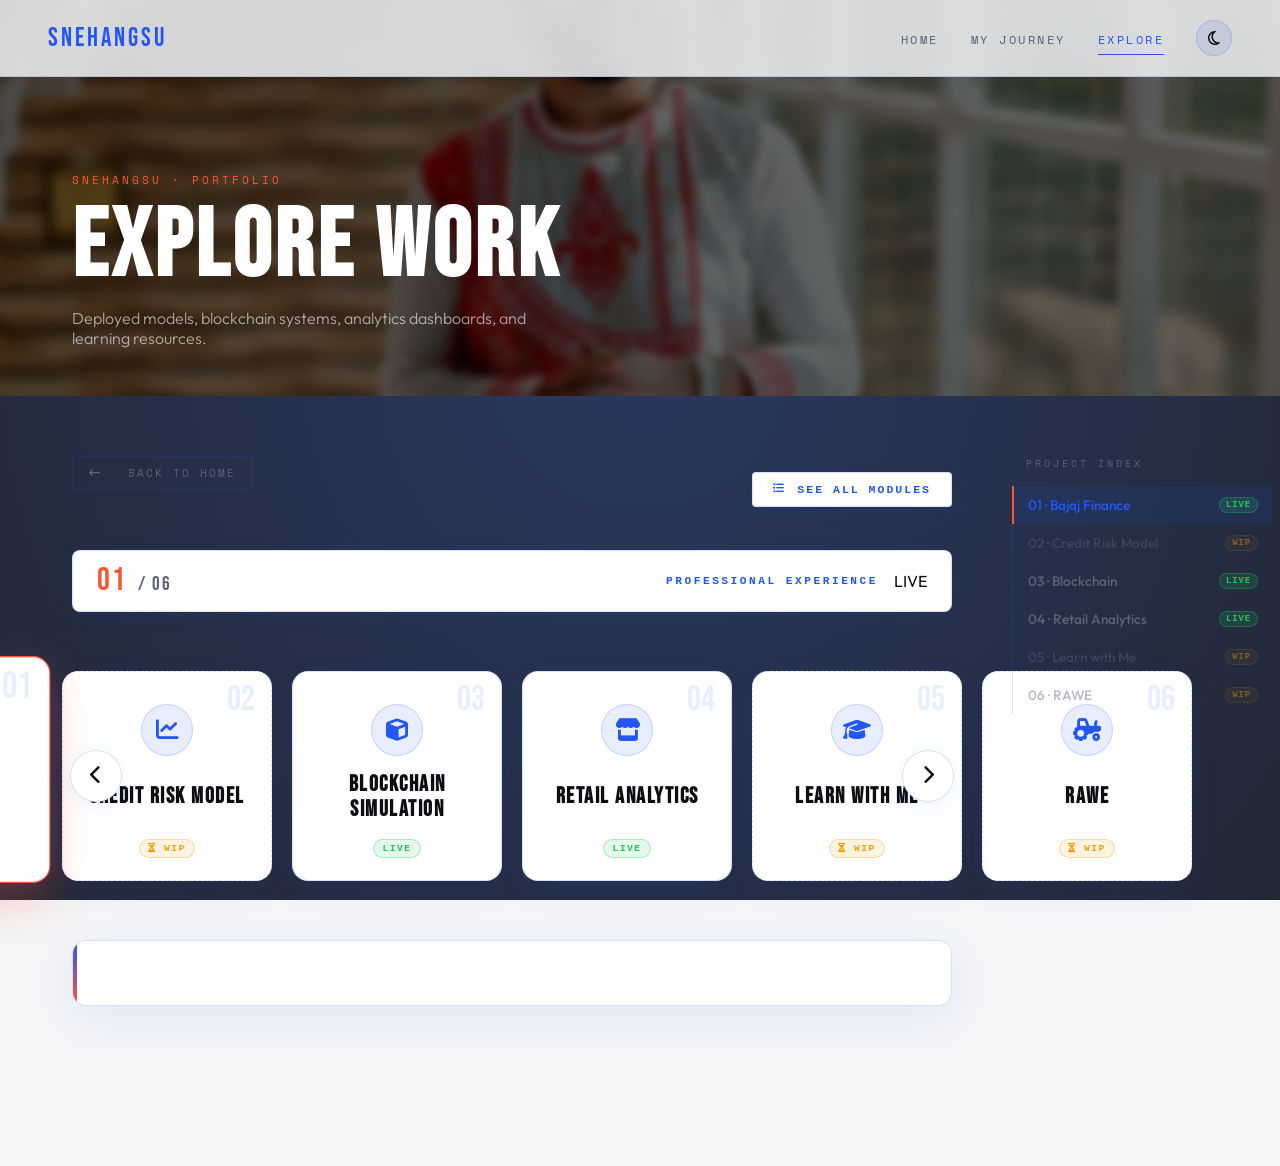
==== commit 13398fc4: "Update Internship section to Bajaj Finance Product Management with About, SB-RECON Prototype CTA, pr" ====
--- a/explore.html
+++ b/explore.html
@@ -92,12 +92,12 @@
           <!-- Floating Square Blocks Container (Centered, Max 3 Visible) -->
           <div class="blocks-container" id="blocksContainer">
 
-            <!-- Block 01: Internships (WIP) -->
-            <div class="floating-block-card is-wip active" data-index="0" data-theme="blue" data-id="internship">
+            <!-- Block 01: Bajaj Finance Internship -->
+            <div class="floating-block-card active" data-index="0" data-theme="blue" data-id="internship">
               <span class="fb-num">01</span>
               <div class="fb-icon-box"><i class="fa-solid fa-briefcase"></i></div>
-              <h3 class="fb-title">INTERNSHIPS</h3>
-              <span class="fb-status wip"><i class="fa-solid fa-hourglass-half"></i> WIP</span>
+              <h3 class="fb-title">BAJAJ FINANCE</h3>
+              <span class="fb-status live"><span class="pulse-dot"></span> Live</span>
             </div>
 
             <!-- Block 02: Credit Risk Model -->
@@ -164,36 +164,71 @@
            ============================================================ -->
       <div class="explore-scroll-container" id="exploreScrollContainer" style="display: none;">
 
-        <!-- 1 · Internships (WIP) -->
-        <section id="internship" class="module-section is-wip">
+        <!-- 1 · Internship: Bajaj Finance -->
+        <section id="internship" class="module-section">
           <span class="section-num">01</span>
           <div class="module-header-row">
-            <p class="module-eyebrow">PROFESSIONAL EXPERIENCE</p>
-            <span class="status-pill wip"><i class="fa-solid fa-hourglass-half"></i> Work In Progress</span>
-          </div>
-          <h2>Internships</h2>
+            <p class="module-eyebrow">PRODUCT MANAGEMENT · BAJAJ FINANCE</p>
+            <span class="status-pill live"><span class="pulse-dot"></span> Live</span>
+          </div>
+          <h2>Bajaj Finance — Product Management</h2>
           <div class="module-content">
-            <ul class="bullet-list">
-              <li>
-                <div>
-                  <strong>Bajaj Finserv</strong><br>
-                  Retail credit systems, digital lending frameworks, quantitative underwriting optimizations, and process improvement analysis.
+            <p>Product Management – Payments (Acquiring), Bajaj Finance (Apr 2026 – Jun 2026). Focused on process improvement, reconciliation automation (SB-RECON), AI-driven merchant dashboard revamp, and UAT controls.</p>
+
+            <!-- Three Sub-Modules Container -->
+            <div class="sub-modules-grid three-col">
+              
+              <!-- Sub-Module 1: About Overview -->
+              <div class="sub-module-card about-card">
+                <div class="sm-icon"><i class="fa-solid fa-circle-info"></i></div>
+                <div class="sm-info">
+                  <span class="sm-tag">SUB-MODULE 01</span>
+                  <h3 class="sm-title">About Internship</h3>
+                  <p class="sm-desc">Overview of role, key deliverables, process improvements &amp; core skills.</p>
                 </div>
-              </li>
-              <li>
-                <div>
-                  <strong>Reserve Bank of India (RBI)</strong><br>
-                  Policy research on banking system parameters, economic indicators, and monetary transmission models. Deep exposure to central banking frameworks.
+                <button class="sm-btn learn-btn trigger-internship-about">
+                  <span>View Overview</span>
+                  <i class="fa-solid fa-arrow-right"></i>
+                </button>
+              </div>
+
+              <!-- Sub-Module 2: Prototype CTA -->
+              <div class="sub-module-card prototype-card">
+                <div class="sm-icon"><i class="fa-solid fa-laptop-code"></i></div>
+                <div class="sm-info">
+                  <span class="sm-tag">SUB-MODULE 02</span>
+                  <h3 class="sm-title">SB-RECON Prototype</h3>
+                  <p class="sm-desc">Soundbox Recovery &amp; Reconciliation interactive system application portal.</p>
                 </div>
-              </li>
-            </ul>
-            <div class="wip-notice"><i class="fa-solid fa-hourglass-half"></i> Internship case studies and project summaries currently in preparation.</div>
+                <a href="https://snehangsusaha2017-prog.github.io/sb-recon/" target="_blank" rel="noopener noreferrer" class="sm-btn dashboard-btn">
+                  <span>Open SB-RECON ↗</span>
+                  <i class="fa-solid fa-arrow-up-right-from-square"></i>
+                </a>
+              </div>
+
+              <!-- Sub-Module 3: Internship Report (Protected) -->
+              <div class="sub-module-card report-card">
+                <div class="sm-icon"><i class="fa-solid fa-lock"></i></div>
+                <div class="sm-info">
+                  <span class="sm-tag">SUB-MODULE 03 · PROTECTED</span>
+                  <h3 class="sm-title">Internship Report</h3>
+                  <p class="sm-desc">Full documentation &amp; quantitative impact analysis (Requires password).</p>
+                </div>
+                <button class="sm-btn learn-btn trigger-internship-report">
+                  <span>Unlock Report <i class="fa-solid fa-key"></i></span>
+                </button>
+              </div>
+
+            </div>
+
           </div>
           <div class="tag-row">
-            <span class="tag">FinTech</span>
-            <span class="tag">Credit</span>
-            <span class="tag">Central Banking</span>
-            <span class="tag">Policy Research</span>
+            <span class="tag">Product Management</span>
+            <span class="tag">Bajaj Finance</span>
+            <span class="tag">SB-RECON</span>
+            <span class="tag">Reconciliation</span>
+            <span class="tag">PRD &amp; FSS</span>
+            <span class="tag">UAT</span>
           </div>
         </section>
 
@@ -373,7 +408,7 @@
     <aside class="sidebar-nav">
       <p class="sidebar-label">PROJECT INDEX</p>
       <ul class="sidebar-list">
-        <li class="sidebar-item is-wip active" data-index="0"><a href="#internship"><span>01 · Internships</span><span class="sidebar-badge wip">WIP</span></a></li>
+        <li class="sidebar-item active" data-index="0"><a href="#internship"><span>01 · Bajaj Finance</span><span class="sidebar-badge live">Live</span></a></li>
         <li class="sidebar-item is-wip" data-index="1"><a href="#credit-risk-modelling"><span>02 · Credit Risk Model</span><span class="sidebar-badge wip">WIP</span></a></li>
         <li class="sidebar-item" data-index="2"><a href="#blockchain-simulation"><span>03 · Blockchain</span><span class="sidebar-badge live">Live</span></a></li>
         <li class="sidebar-item" data-index="3"><a href="#retail-analytics-dashboard"><span>04 · Retail Analytics</span><span class="sidebar-badge live">Live</span></a></li>
@@ -382,6 +417,177 @@
       </ul>
     </aside>
 
+  </div>
+
+  <!-- Bajaj Internship About Overview Modal -->
+  <div class="modal" id="bajajAboutModal">
+    <div class="modal-card modal-card-lg">
+      <button class="modal-close-btn" id="closeBajajAboutBtn" aria-label="Close About Modal"><i class="fa-solid fa-xmark"></i></button>
+      
+      <div class="learn-modal-header">
+        <span class="modal-eyebrow">PRODUCT MANAGEMENT · BAJAJ FINANCE</span>
+        <h2 class="learn-modal-title">Internship Overview</h2>
+        <p class="learn-modal-subtitle">Snehangsu Saha | Product Management – Payments (Acquiring), Bajaj Finance | Apr 2026 – Jun 2026</p>
+      </div>
+
+      <div class="learn-steps-container">
+        
+        <div class="learn-step-card">
+          <div class="step-badge">SUMMARY</div>
+          <h3 class="step-title">Role &amp; Overview</h3>
+          <p class="step-text">Worked in Product Management within Payments – Acquiring, focusing on process improvement, business requirements, reconciliation automation, merchant analytics and technology-enabled operational efficiency. Translated business problems into structured requirements, workflows and implementation-oriented solutions.</p>
+        </div>
+
+        <div class="learn-step-card">
+          <div class="step-badge">KEY DELIVERABLES</div>
+          <h3 class="step-title">3 Major Product Pillars</h3>
+          <ul class="step-list">
+            <li><strong>1. Soundbox Recovery &amp; Reconciliation Automation:</strong> Mapped end-to-end workflows, formulated automated business rules, defined PRD/FSS, and reduced projected reconciliation cost by <strong>23.8% per transaction</strong> with a <strong>75% reduction in analyst effort</strong> (4 hours to 1 hour daily).</li>
+            <li><strong>2. AI-Driven Merchant Dashboard Revamp:</strong> Competitive benchmarking, post-hoc analytical feature prioritization, and AI-driven product roadmap design.</li>
+            <li><strong>3. UAT, Controls &amp; Process Improvement:</strong> UAT testing for 12 live requirements and identification of critical control gaps.</li>
+          </ul>
+        </div>
+
+        <div class="learn-step-card">
+          <div class="step-badge">SKILLS DEVELOPED</div>
+          <h3 class="step-title">Core Competencies</h3>
+          <div class="metrics-mini-grid">
+            <div class="mm-item"><strong>Product Mgmt</strong><span>PRD, Roadmap, UAT</span></div>
+            <div class="mm-item"><strong>Consulting</strong><span>Process Mapping, Gap Analysis</span></div>
+            <div class="mm-item"><strong>Analytics</strong><span>Post-hoc Analysis, Decision Support</span></div>
+            <div class="mm-item"><strong>Process Excellence</strong><span>Workflow Design &amp; Controls</span></div>
+          </div>
+        </div>
+
+      </div>
+
+      <div class="learn-modal-footer" style="display: flex; gap: 1rem; justify-content: flex-end; flex-wrap: wrap;">
+        <a href="https://snehangsusaha2017-prog.github.io/sb-recon/" target="_blank" rel="noopener noreferrer" class="amp-btn-primary">
+          <span>Open SB-RECON Prototype ↗</span>
+          <i class="fa-solid fa-arrow-up-right-from-square"></i>
+        </a>
+        <button class="amp-btn-secondary trigger-internship-report">
+          <i class="fa-solid fa-lock"></i> Unlock Full Report
+        </button>
+      </div>
+
+    </div>
+  </div>
+
+  <!-- Bajaj Internship Password Prompt Modal -->
+  <div class="modal" id="bajajReportAuthModal">
+    <div class="modal-card">
+      <button class="modal-close-btn" id="closeBajajAuthBtn" aria-label="Close Password Modal"><i class="fa-solid fa-xmark"></i></button>
+      <span class="modal-eyebrow"><i class="fa-solid fa-shield-halved"></i> PROTECTED DOCUMENT</span>
+      <h3 class="modal-title">Enter Authorization Password</h3>
+      <p class="modal-desc">Please enter the passcode to access Snehangsu's full Bajaj Finance Internship Report.</p>
+      
+      <div class="auth-input-group" style="margin: 1.25rem 0;">
+        <input type="password" id="bajajPassInput" class="auth-input-field" placeholder="Enter password" autocomplete="off">
+        <div id="bajajPassError" class="auth-error-msg" style="display: none; color: #ff5252; font-size: 0.85rem; margin-top: 0.5rem; font-weight: 500;">
+          <i class="fa-solid fa-triangle-exclamation"></i> Incorrect password. Access denied.
+        </div>
+      </div>
+
+      <button id="submitBajajPassBtn" class="amp-btn-primary" style="width: 100%; justify-content: center;">
+        <span>Unlock Report</span>
+        <i class="fa-solid fa-key"></i>
+      </button>
+    </div>
+  </div>
+
+  <!-- Bajaj Internship Full Protected Report Modal -->
+  <div class="modal" id="bajajReportViewModal">
+    <div class="modal-card modal-card-lg">
+      <button class="modal-close-btn" id="closeBajajReportViewBtn" aria-label="Close Report Modal"><i class="fa-solid fa-xmark"></i></button>
+      
+      <div class="learn-modal-header">
+        <div style="display:flex; justify-content:space-between; align-items:center; flex-wrap:wrap; gap:0.5rem;">
+          <span class="modal-eyebrow" style="color: #4CAF50;"><i class="fa-solid fa-circle-check"></i> AUTHENTICATED ACCESS</span>
+          <span class="status-pill live"><i class="fa-solid fa-file-pdf"></i> OFFICIAL REPORT</span>
+        </div>
+        <h2 class="learn-modal-title">INTERNSHIP EXPERIENCE REPORT</h2>
+        <p class="learn-modal-subtitle"><strong>Snehangsu Saha</strong> | Product Management – Payments (Acquiring), Bajaj Finance | Apr 2026 – Jun 2026</p>
+      </div>
+
+      <div class="learn-steps-container">
+        
+        <!-- Section: Overview -->
+        <div class="learn-step-card">
+          <h3 class="step-title" style="color: var(--color-accent-gold);">Internship Overview</h3>
+          <p class="step-text">Worked in Product Management within Payments – Acquiring, focusing on process improvement, business requirements, reconciliation automation, merchant analytics and technology-enabled operational efficiency. Translated business problems into structured requirements, workflows and implementation-oriented solutions.</p>
+        </div>
+
+        <!-- Section 1 -->
+        <div class="learn-step-card">
+          <div class="step-badge">PROJECT 1</div>
+          <h3 class="step-title">Soundbox Recovery &amp; Reconciliation Automation</h3>
+          <ul class="step-list">
+            <li><strong>Mapped end-to-end Soundbox recovery and reconciliation workflow</strong>, identifying key process dependencies and operational gaps to establish a structured foundation for automation.</li>
+            <li><strong>Formulated business rules and reconciliation logic</strong> across multiple data sources, enabling systematic validation, exception identification and improved process accuracy.</li>
+            <li><strong>Defined a PRD-led FSS solution</strong> with structured exception handling and workflow controls, improving process resilience, traceability and operational governance.</li>
+            <li><strong>Quantified the automation opportunity</strong>, reducing projected reconciliation cost by <strong>23.8% per transaction</strong> and enabling a <strong>75% reduction in analyst effort</strong>, from 4 hours to 1 hour daily.</li>
+          </ul>
+        </div>
+
+        <!-- Section 2 -->
+        <div class="learn-step-card">
+          <div class="step-badge">PROJECT 2</div>
+          <h3 class="step-title">AI-Driven Merchant Dashboard Revamp</h3>
+          <ul class="step-list">
+            <li><strong>Conducted competitive benchmarking and gap analysis</strong> of merchant-facing dashboards to identify opportunities across reporting, analytics and decision support.</li>
+            <li><strong>Leveraged data-backed insights from post-hoc analysis</strong> to prioritize dashboard features and support resource allocation and phased execution.</li>
+            <li><strong>Designed an AI-driven Merchant Dashboard revamp</strong>, translating merchant needs and analytical findings into a structured product roadmap.</li>
+          </ul>
+        </div>
+
+        <!-- Section 3 -->
+        <div class="learn-step-card">
+          <div class="step-badge">PROJECT 3</div>
+          <h3 class="step-title">UAT, Controls &amp; Process Improvement</h3>
+          <ul class="step-list">
+            <li><strong>Conducted UAT testing for 12 live requirements</strong> from the previous quarter, validating functionality against defined requirements.</li>
+            <li><strong>Identified control gaps and process improvement opportunities</strong>, supporting enhanced process effectiveness and stronger control governance.</li>
+          </ul>
+        </div>
+
+        <!-- Key Learning & Skills Developed -->
+        <div class="learn-step-card">
+          <div class="step-badge">SUMMARY &amp; SKILLS</div>
+          <h3 class="step-title">Key Learning &amp; Skills Developed</h3>
+          <div class="metrics-mini-grid" style="grid-template-columns: repeat(auto-fit, minmax(200px, 1fr));">
+            <div class="mm-item">
+              <strong>Product Management</strong>
+              <span>Requirements, PRD, roadmap prioritization, UAT</span>
+            </div>
+            <div class="mm-item">
+              <strong>Business Consulting</strong>
+              <span>Process mapping, gap analysis, stakeholder problem solving</span>
+            </div>
+            <div class="mm-item">
+              <strong>Analytics</strong>
+              <span>Post-hoc analysis, data-backed insights, decision support</span>
+            </div>
+            <div class="mm-item">
+              <strong>Process Excellence</strong>
+              <span>Workflow design, controls, reconciliation, efficiency improvement</span>
+            </div>
+          </div>
+          <p class="step-text" style="margin-top: 1rem; font-style: italic; color: var(--color-text-muted);">
+            "Overall impact: Gained hands-on exposure to Product Management and Business Consulting by converting business requirements into structured workflows, using data to support decisions, strengthening process controls and identifying measurable efficiency opportunities."
+          </p>
+        </div>
+
+      </div>
+
+      <div class="learn-modal-footer">
+        <a href="https://snehangsusaha2017-prog.github.io/sb-recon/" target="_blank" rel="noopener noreferrer" class="amp-btn-primary">
+          <span>Launch SB-RECON Prototype ↗</span>
+          <i class="fa-solid fa-arrow-up-right-from-square"></i>
+        </a>
+      </div>
+
+    </div>
   </div>
 
   <!-- Apollo RetailIQ AI Learning Journey Modal -->
--- a/styles.css
+++ b/styles.css
@@ -2151,5 +2151,34 @@
   }
 }
 
-
-
+.sub-modules-grid.three-col {
+  grid-template-columns: repeat(3, 1fr);
+}
+
+@media (max-width: 960px) {
+  .sub-modules-grid.three-col {
+    grid-template-columns: 1fr;
+  }
+}
+
+/* Password Auth Input Styling */
+.auth-input-field {
+  width: 100%;
+  padding: 12px 16px;
+  background: var(--bg);
+  border: 1px solid var(--border);
+  border-radius: 6px;
+  color: var(--text);
+  font-family: 'Space Mono', monospace;
+  font-size: 0.9rem;
+  outline: none;
+  transition: border-color 0.2s, box-shadow 0.2s;
+}
+
+.auth-input-field:focus {
+  border-color: var(--accent);
+  box-shadow: 0 0 10px var(--accent-glass);
+}
+
+
+
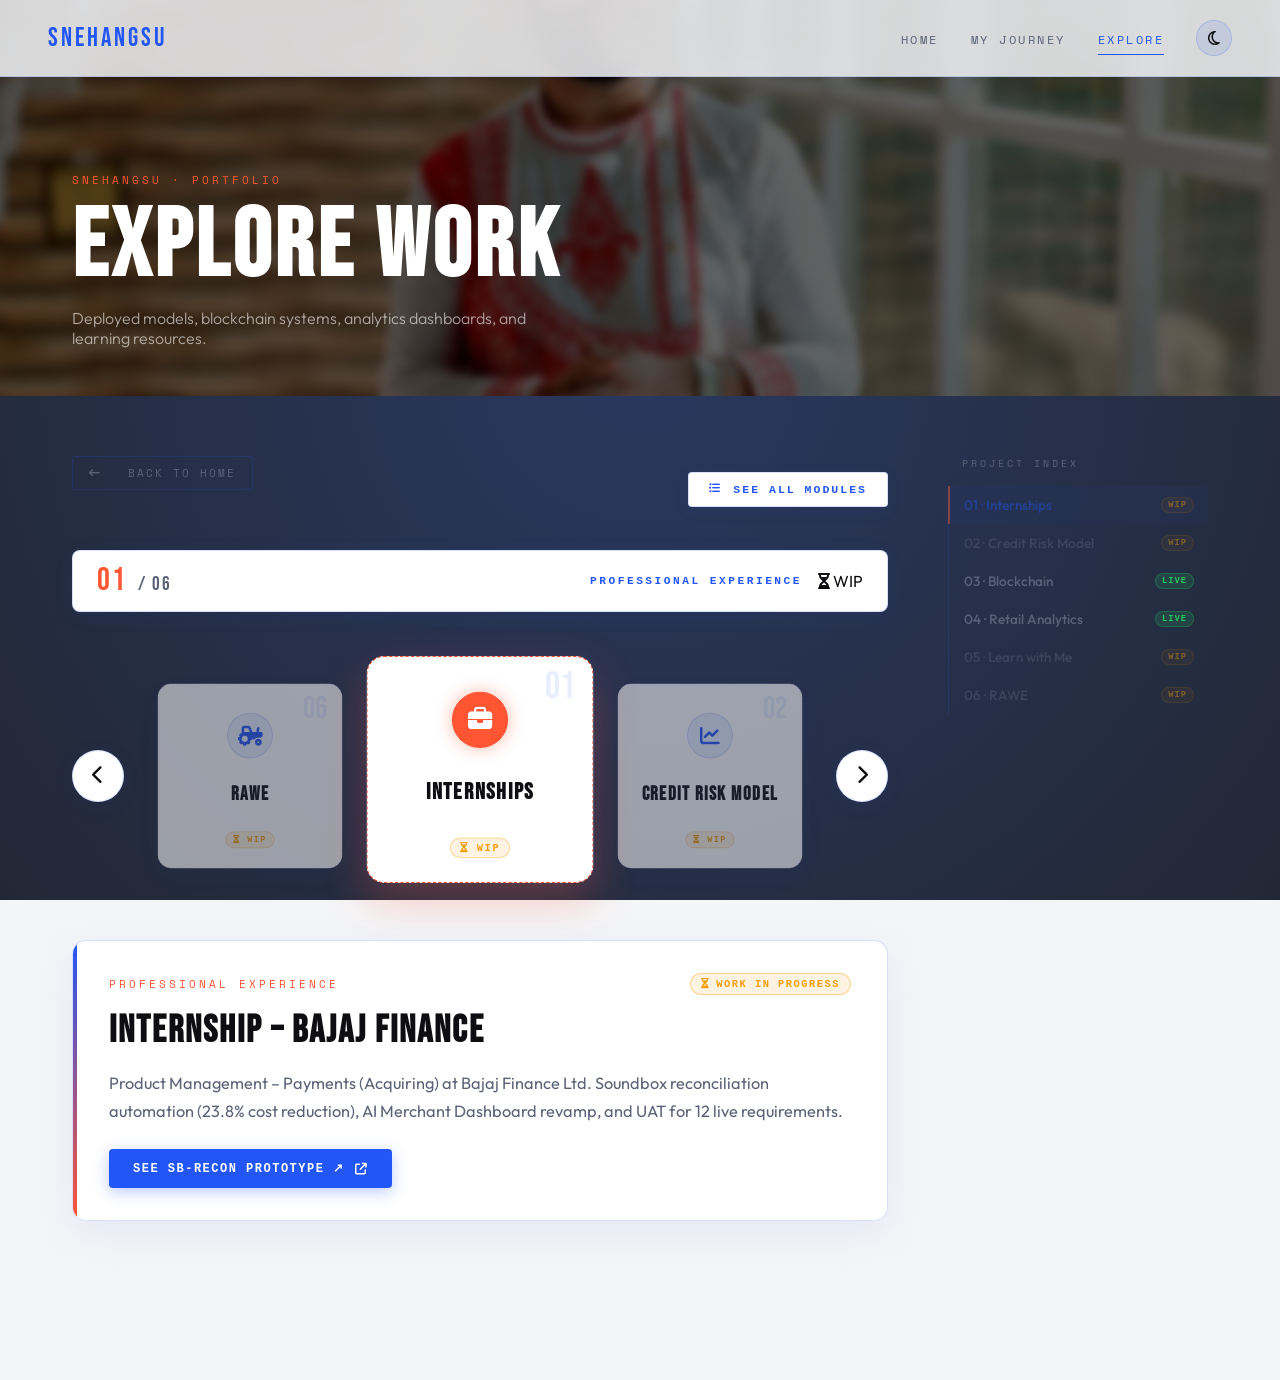
==== commit 466d8948: "Internship: Bajaj Finance sub-modules, About modal, password-gated report, SB-RECON CTA, hotspot upd" ====
--- a/explore.html
+++ b/explore.html
@@ -92,12 +92,12 @@
           <!-- Floating Square Blocks Container (Centered, Max 3 Visible) -->
           <div class="blocks-container" id="blocksContainer">
 
-            <!-- Block 01: Bajaj Finance Internship -->
-            <div class="floating-block-card active" data-index="0" data-theme="blue" data-id="internship">
+            <!-- Block 01: Internships (WIP) -->
+            <div class="floating-block-card is-wip active" data-index="0" data-theme="blue" data-id="internship">
               <span class="fb-num">01</span>
               <div class="fb-icon-box"><i class="fa-solid fa-briefcase"></i></div>
-              <h3 class="fb-title">BAJAJ FINANCE</h3>
-              <span class="fb-status live"><span class="pulse-dot"></span> Live</span>
+              <h3 class="fb-title">INTERNSHIPS</h3>
+              <span class="fb-status wip"><i class="fa-solid fa-hourglass-half"></i> WIP</span>
             </div>
 
             <!-- Block 02: Credit Risk Model -->
@@ -164,70 +164,67 @@
            ============================================================ -->
       <div class="explore-scroll-container" id="exploreScrollContainer" style="display: none;">
 
-        <!-- 1 · Internship: Bajaj Finance -->
-        <section id="internship" class="module-section">
+        <!-- 1 · Internship – Bajaj Finance -->
+        <section id="internship" class="module-section is-wip">
           <span class="section-num">01</span>
           <div class="module-header-row">
-            <p class="module-eyebrow">PRODUCT MANAGEMENT · BAJAJ FINANCE</p>
-            <span class="status-pill live"><span class="pulse-dot"></span> Live</span>
-          </div>
-          <h2>Bajaj Finance — Product Management</h2>
-          <div class="module-content">
-            <p>Product Management – Payments (Acquiring), Bajaj Finance (Apr 2026 – Jun 2026). Focused on process improvement, reconciliation automation (SB-RECON), AI-driven merchant dashboard revamp, and UAT controls.</p>
-
-            <!-- Three Sub-Modules Container -->
-            <div class="sub-modules-grid three-col">
-              
-              <!-- Sub-Module 1: About Overview -->
-              <div class="sub-module-card about-card">
-                <div class="sm-icon"><i class="fa-solid fa-circle-info"></i></div>
-                <div class="sm-info">
-                  <span class="sm-tag">SUB-MODULE 01</span>
-                  <h3 class="sm-title">About Internship</h3>
-                  <p class="sm-desc">Overview of role, key deliverables, process improvements &amp; core skills.</p>
-                </div>
-                <button class="sm-btn learn-btn trigger-internship-about">
-                  <span>View Overview</span>
-                  <i class="fa-solid fa-arrow-right"></i>
-                </button>
+            <p class="module-eyebrow">PROFESSIONAL EXPERIENCE</p>
+            <span class="status-pill wip"><i class="fa-solid fa-hourglass-half"></i> Work In Progress</span>
+          </div>
+          <h2>Internship – Bajaj Finance</h2>
+
+          <!-- Sub-Modules Grid -->
+          <div class="sub-modules-grid internship-sm-grid" style="margin-top:1.5rem;">
+
+            <!-- About -->
+            <div class="sub-module-card learn-card">
+              <div class="sm-icon"><i class="fa-solid fa-user-tie"></i></div>
+              <div class="sm-info">
+                <span class="sm-tag">OVERVIEW</span>
+                <h3 class="sm-title">About the Internship</h3>
+                <p class="sm-desc">Product Management – Payments (Acquiring) at Bajaj Finance Ltd, Apr–Jun 2026. Soundbox reconciliation automation, AI merchant dashboard, UAT & process controls.</p>
               </div>
-
-              <!-- Sub-Module 2: Prototype CTA -->
-              <div class="sub-module-card prototype-card">
-                <div class="sm-icon"><i class="fa-solid fa-laptop-code"></i></div>
-                <div class="sm-info">
-                  <span class="sm-tag">SUB-MODULE 02</span>
-                  <h3 class="sm-title">SB-RECON Prototype</h3>
-                  <p class="sm-desc">Soundbox Recovery &amp; Reconciliation interactive system application portal.</p>
-                </div>
-                <a href="https://snehangsusaha2017-prog.github.io/sb-recon/" target="_blank" rel="noopener noreferrer" class="sm-btn dashboard-btn">
-                  <span>Open SB-RECON ↗</span>
-                  <i class="fa-solid fa-arrow-up-right-from-square"></i>
-                </a>
+              <button class="sm-btn learn-btn trigger-internship-about-modal">
+                <span>Read Overview</span>
+                <i class="fa-solid fa-arrow-right"></i>
+              </button>
+            </div>
+
+            <!-- See Report -->
+            <div class="sub-module-card">
+              <div class="sm-icon"><i class="fa-solid fa-file-pdf"></i></div>
+              <div class="sm-info">
+                <span class="sm-tag">REPORT</span>
+                <h3 class="sm-title">See Full Report</h3>
+                <p class="sm-desc">Confidential internship report (S_SAHA.pdf). Password protected — no download permitted.</p>
               </div>
-
-              <!-- Sub-Module 3: Internship Report (Protected) -->
-              <div class="sub-module-card report-card">
-                <div class="sm-icon"><i class="fa-solid fa-lock"></i></div>
-                <div class="sm-info">
-                  <span class="sm-tag">SUB-MODULE 03 · PROTECTED</span>
-                  <h3 class="sm-title">Internship Report</h3>
-                  <p class="sm-desc">Full documentation &amp; quantitative impact analysis (Requires password).</p>
-                </div>
-                <button class="sm-btn learn-btn trigger-internship-report">
-                  <span>Unlock Report <i class="fa-solid fa-key"></i></span>
-                </button>
+              <button class="sm-btn trigger-internship-report-modal" style="background:rgba(255,255,255,0.06);border:1px solid rgba(255,255,255,0.12);">
+                <span>View Report</span>
+                <i class="fa-solid fa-lock"></i>
+              </button>
+            </div>
+
+            <!-- See Demo Prototype -->
+            <div class="sub-module-card dashboard-card">
+              <div class="sm-icon"><i class="fa-solid fa-diagram-project"></i></div>
+              <div class="sm-info">
+                <span class="sm-tag">PROTOTYPE</span>
+                <h3 class="sm-title">SB-RECON Demo Prototype</h3>
+                <p class="sm-desc">Soundbox Recovery & Reconciliation automation prototype — explore the interactive flow.</p>
               </div>
-
-            </div>
-
-          </div>
-          <div class="tag-row">
+              <a href="https://snehangsusaha2017-prog.github.io/sb-recon/" target="_blank" rel="noopener noreferrer" class="sm-btn dashboard-btn">
+                <span>See Demo ↗</span>
+                <i class="fa-solid fa-arrow-up-right-from-square"></i>
+              </a>
+            </div>
+
+          </div>
+
+          <div class="tag-row" style="margin-top:1.5rem;">
             <span class="tag">Product Management</span>
-            <span class="tag">Bajaj Finance</span>
-            <span class="tag">SB-RECON</span>
+            <span class="tag">Payments Acquiring</span>
             <span class="tag">Reconciliation</span>
-            <span class="tag">PRD &amp; FSS</span>
+            <span class="tag">AI Dashboard</span>
             <span class="tag">UAT</span>
           </div>
         </section>
@@ -408,7 +405,7 @@
     <aside class="sidebar-nav">
       <p class="sidebar-label">PROJECT INDEX</p>
       <ul class="sidebar-list">
-        <li class="sidebar-item active" data-index="0"><a href="#internship"><span>01 · Bajaj Finance</span><span class="sidebar-badge live">Live</span></a></li>
+        <li class="sidebar-item is-wip active" data-index="0"><a href="#internship"><span>01 · Internships</span><span class="sidebar-badge wip">WIP</span></a></li>
         <li class="sidebar-item is-wip" data-index="1"><a href="#credit-risk-modelling"><span>02 · Credit Risk Model</span><span class="sidebar-badge wip">WIP</span></a></li>
         <li class="sidebar-item" data-index="2"><a href="#blockchain-simulation"><span>03 · Blockchain</span><span class="sidebar-badge live">Live</span></a></li>
         <li class="sidebar-item" data-index="3"><a href="#retail-analytics-dashboard"><span>04 · Retail Analytics</span><span class="sidebar-badge live">Live</span></a></li>
@@ -417,177 +414,6 @@
       </ul>
     </aside>
 
-  </div>
-
-  <!-- Bajaj Internship About Overview Modal -->
-  <div class="modal" id="bajajAboutModal">
-    <div class="modal-card modal-card-lg">
-      <button class="modal-close-btn" id="closeBajajAboutBtn" aria-label="Close About Modal"><i class="fa-solid fa-xmark"></i></button>
-      
-      <div class="learn-modal-header">
-        <span class="modal-eyebrow">PRODUCT MANAGEMENT · BAJAJ FINANCE</span>
-        <h2 class="learn-modal-title">Internship Overview</h2>
-        <p class="learn-modal-subtitle">Snehangsu Saha | Product Management – Payments (Acquiring), Bajaj Finance | Apr 2026 – Jun 2026</p>
-      </div>
-
-      <div class="learn-steps-container">
-        
-        <div class="learn-step-card">
-          <div class="step-badge">SUMMARY</div>
-          <h3 class="step-title">Role &amp; Overview</h3>
-          <p class="step-text">Worked in Product Management within Payments – Acquiring, focusing on process improvement, business requirements, reconciliation automation, merchant analytics and technology-enabled operational efficiency. Translated business problems into structured requirements, workflows and implementation-oriented solutions.</p>
-        </div>
-
-        <div class="learn-step-card">
-          <div class="step-badge">KEY DELIVERABLES</div>
-          <h3 class="step-title">3 Major Product Pillars</h3>
-          <ul class="step-list">
-            <li><strong>1. Soundbox Recovery &amp; Reconciliation Automation:</strong> Mapped end-to-end workflows, formulated automated business rules, defined PRD/FSS, and reduced projected reconciliation cost by <strong>23.8% per transaction</strong> with a <strong>75% reduction in analyst effort</strong> (4 hours to 1 hour daily).</li>
-            <li><strong>2. AI-Driven Merchant Dashboard Revamp:</strong> Competitive benchmarking, post-hoc analytical feature prioritization, and AI-driven product roadmap design.</li>
-            <li><strong>3. UAT, Controls &amp; Process Improvement:</strong> UAT testing for 12 live requirements and identification of critical control gaps.</li>
-          </ul>
-        </div>
-
-        <div class="learn-step-card">
-          <div class="step-badge">SKILLS DEVELOPED</div>
-          <h3 class="step-title">Core Competencies</h3>
-          <div class="metrics-mini-grid">
-            <div class="mm-item"><strong>Product Mgmt</strong><span>PRD, Roadmap, UAT</span></div>
-            <div class="mm-item"><strong>Consulting</strong><span>Process Mapping, Gap Analysis</span></div>
-            <div class="mm-item"><strong>Analytics</strong><span>Post-hoc Analysis, Decision Support</span></div>
-            <div class="mm-item"><strong>Process Excellence</strong><span>Workflow Design &amp; Controls</span></div>
-          </div>
-        </div>
-
-      </div>
-
-      <div class="learn-modal-footer" style="display: flex; gap: 1rem; justify-content: flex-end; flex-wrap: wrap;">
-        <a href="https://snehangsusaha2017-prog.github.io/sb-recon/" target="_blank" rel="noopener noreferrer" class="amp-btn-primary">
-          <span>Open SB-RECON Prototype ↗</span>
-          <i class="fa-solid fa-arrow-up-right-from-square"></i>
-        </a>
-        <button class="amp-btn-secondary trigger-internship-report">
-          <i class="fa-solid fa-lock"></i> Unlock Full Report
-        </button>
-      </div>
-
-    </div>
-  </div>
-
-  <!-- Bajaj Internship Password Prompt Modal -->
-  <div class="modal" id="bajajReportAuthModal">
-    <div class="modal-card">
-      <button class="modal-close-btn" id="closeBajajAuthBtn" aria-label="Close Password Modal"><i class="fa-solid fa-xmark"></i></button>
-      <span class="modal-eyebrow"><i class="fa-solid fa-shield-halved"></i> PROTECTED DOCUMENT</span>
-      <h3 class="modal-title">Enter Authorization Password</h3>
-      <p class="modal-desc">Please enter the passcode to access Snehangsu's full Bajaj Finance Internship Report.</p>
-      
-      <div class="auth-input-group" style="margin: 1.25rem 0;">
-        <input type="password" id="bajajPassInput" class="auth-input-field" placeholder="Enter password" autocomplete="off">
-        <div id="bajajPassError" class="auth-error-msg" style="display: none; color: #ff5252; font-size: 0.85rem; margin-top: 0.5rem; font-weight: 500;">
-          <i class="fa-solid fa-triangle-exclamation"></i> Incorrect password. Access denied.
-        </div>
-      </div>
-
-      <button id="submitBajajPassBtn" class="amp-btn-primary" style="width: 100%; justify-content: center;">
-        <span>Unlock Report</span>
-        <i class="fa-solid fa-key"></i>
-      </button>
-    </div>
-  </div>
-
-  <!-- Bajaj Internship Full Protected Report Modal -->
-  <div class="modal" id="bajajReportViewModal">
-    <div class="modal-card modal-card-lg">
-      <button class="modal-close-btn" id="closeBajajReportViewBtn" aria-label="Close Report Modal"><i class="fa-solid fa-xmark"></i></button>
-      
-      <div class="learn-modal-header">
-        <div style="display:flex; justify-content:space-between; align-items:center; flex-wrap:wrap; gap:0.5rem;">
-          <span class="modal-eyebrow" style="color: #4CAF50;"><i class="fa-solid fa-circle-check"></i> AUTHENTICATED ACCESS</span>
-          <span class="status-pill live"><i class="fa-solid fa-file-pdf"></i> OFFICIAL REPORT</span>
-        </div>
-        <h2 class="learn-modal-title">INTERNSHIP EXPERIENCE REPORT</h2>
-        <p class="learn-modal-subtitle"><strong>Snehangsu Saha</strong> | Product Management – Payments (Acquiring), Bajaj Finance | Apr 2026 – Jun 2026</p>
-      </div>
-
-      <div class="learn-steps-container">
-        
-        <!-- Section: Overview -->
-        <div class="learn-step-card">
-          <h3 class="step-title" style="color: var(--color-accent-gold);">Internship Overview</h3>
-          <p class="step-text">Worked in Product Management within Payments – Acquiring, focusing on process improvement, business requirements, reconciliation automation, merchant analytics and technology-enabled operational efficiency. Translated business problems into structured requirements, workflows and implementation-oriented solutions.</p>
-        </div>
-
-        <!-- Section 1 -->
-        <div class="learn-step-card">
-          <div class="step-badge">PROJECT 1</div>
-          <h3 class="step-title">Soundbox Recovery &amp; Reconciliation Automation</h3>
-          <ul class="step-list">
-            <li><strong>Mapped end-to-end Soundbox recovery and reconciliation workflow</strong>, identifying key process dependencies and operational gaps to establish a structured foundation for automation.</li>
-            <li><strong>Formulated business rules and reconciliation logic</strong> across multiple data sources, enabling systematic validation, exception identification and improved process accuracy.</li>
-            <li><strong>Defined a PRD-led FSS solution</strong> with structured exception handling and workflow controls, improving process resilience, traceability and operational governance.</li>
-            <li><strong>Quantified the automation opportunity</strong>, reducing projected reconciliation cost by <strong>23.8% per transaction</strong> and enabling a <strong>75% reduction in analyst effort</strong>, from 4 hours to 1 hour daily.</li>
-          </ul>
-        </div>
-
-        <!-- Section 2 -->
-        <div class="learn-step-card">
-          <div class="step-badge">PROJECT 2</div>
-          <h3 class="step-title">AI-Driven Merchant Dashboard Revamp</h3>
-          <ul class="step-list">
-            <li><strong>Conducted competitive benchmarking and gap analysis</strong> of merchant-facing dashboards to identify opportunities across reporting, analytics and decision support.</li>
-            <li><strong>Leveraged data-backed insights from post-hoc analysis</strong> to prioritize dashboard features and support resource allocation and phased execution.</li>
-            <li><strong>Designed an AI-driven Merchant Dashboard revamp</strong>, translating merchant needs and analytical findings into a structured product roadmap.</li>
-          </ul>
-        </div>
-
-        <!-- Section 3 -->
-        <div class="learn-step-card">
-          <div class="step-badge">PROJECT 3</div>
-          <h3 class="step-title">UAT, Controls &amp; Process Improvement</h3>
-          <ul class="step-list">
-            <li><strong>Conducted UAT testing for 12 live requirements</strong> from the previous quarter, validating functionality against defined requirements.</li>
-            <li><strong>Identified control gaps and process improvement opportunities</strong>, supporting enhanced process effectiveness and stronger control governance.</li>
-          </ul>
-        </div>
-
-        <!-- Key Learning & Skills Developed -->
-        <div class="learn-step-card">
-          <div class="step-badge">SUMMARY &amp; SKILLS</div>
-          <h3 class="step-title">Key Learning &amp; Skills Developed</h3>
-          <div class="metrics-mini-grid" style="grid-template-columns: repeat(auto-fit, minmax(200px, 1fr));">
-            <div class="mm-item">
-              <strong>Product Management</strong>
-              <span>Requirements, PRD, roadmap prioritization, UAT</span>
-            </div>
-            <div class="mm-item">
-              <strong>Business Consulting</strong>
-              <span>Process mapping, gap analysis, stakeholder problem solving</span>
-            </div>
-            <div class="mm-item">
-              <strong>Analytics</strong>
-              <span>Post-hoc analysis, data-backed insights, decision support</span>
-            </div>
-            <div class="mm-item">
-              <strong>Process Excellence</strong>
-              <span>Workflow design, controls, reconciliation, efficiency improvement</span>
-            </div>
-          </div>
-          <p class="step-text" style="margin-top: 1rem; font-style: italic; color: var(--color-text-muted);">
-            "Overall impact: Gained hands-on exposure to Product Management and Business Consulting by converting business requirements into structured workflows, using data to support decisions, strengthening process controls and identifying measurable efficiency opportunities."
-          </p>
-        </div>
-
-      </div>
-
-      <div class="learn-modal-footer">
-        <a href="https://snehangsusaha2017-prog.github.io/sb-recon/" target="_blank" rel="noopener noreferrer" class="amp-btn-primary">
-          <span>Launch SB-RECON Prototype ↗</span>
-          <i class="fa-solid fa-arrow-up-right-from-square"></i>
-        </a>
-      </div>
-
-    </div>
   </div>
 
   <!-- Apollo RetailIQ AI Learning Journey Modal -->
@@ -664,6 +490,100 @@
     <i class="fa-solid fa-list-ul"></i>
   </button>
 
+  <!-- ── INTERNSHIP ABOUT MODAL ──────────────────────────── -->
+  <div class="modal" id="internshipAboutModal">
+    <div class="modal-card modal-card-lg">
+      <button class="modal-close-btn" id="closeInternshipAboutBtn" aria-label="Close"><i class="fa-solid fa-xmark"></i></button>
+      <div class="learn-modal-header">
+        <span class="modal-eyebrow">PRODUCT MANAGEMENT · PAYMENTS ACQUIRING</span>
+        <h2 class="learn-modal-title">Internship – Bajaj Finance</h2>
+        <p class="learn-modal-subtitle">Snehangsu Saha &nbsp;|&nbsp; Apr 2026 – Jun 2026</p>
+      </div>
+      <div class="learn-steps-container">
+
+        <div class="learn-step-card">
+          <div class="step-badge">OVERVIEW</div>
+          <h3 class="step-title">Internship Overview</h3>
+          <p class="step-text">Worked in Product Management within Payments – Acquiring, focusing on process improvement, business requirements, reconciliation automation, merchant analytics and technology-enabled operational efficiency. Translated business problems into structured requirements, workflows and implementation-oriented solutions.</p>
+        </div>
+
+        <div class="learn-step-card">
+          <div class="step-badge">PROJECT 1</div>
+          <h3 class="step-title">Soundbox Recovery & Reconciliation Automation</h3>
+          <ul class="step-list">
+            <li>Mapped the end-to-end Soundbox recovery and reconciliation workflow, identifying key process dependencies and operational gaps.</li>
+            <li>Formulated business rules and reconciliation logic across multiple data sources, enabling systematic validation and exception identification.</li>
+            <li>Defined a PRD-led FSS solution with structured exception handling and workflow controls, improving process resilience and operational governance.</li>
+            <li><strong>Impact:</strong> Reduced projected reconciliation cost by <strong>23.8% per transaction</strong>; reduced analyst effort from 4 hours to 1 hour daily (<strong>75% reduction</strong>).</li>
+          </ul>
+        </div>
+
+        <div class="learn-step-card">
+          <div class="step-badge">PROJECT 2</div>
+          <h3 class="step-title">AI-Driven Merchant Dashboard Revamp</h3>
+          <ul class="step-list">
+            <li>Conducted competitive benchmarking and gap analysis of merchant-facing dashboards across reporting, analytics and decision support.</li>
+            <li>Leveraged data-backed insights from post-hoc analysis to prioritize dashboard features and support phased execution.</li>
+            <li>Designed an AI-driven Merchant Dashboard revamp, translating merchant needs into a structured product roadmap.</li>
+          </ul>
+        </div>
+
+        <div class="learn-step-card">
+          <div class="step-badge">PROJECT 3</div>
+          <h3 class="step-title">UAT, Controls & Process Improvement</h3>
+          <ul class="step-list">
+            <li>Conducted UAT testing for 12 live requirements from the previous quarter, validating functionality against defined requirements.</li>
+            <li>Identified control gaps and process improvement opportunities, supporting enhanced process effectiveness and stronger control governance.</li>
+          </ul>
+        </div>
+
+        <div class="learn-step-card">
+          <div class="step-badge">KEY SKILLS</div>
+          <h3 class="step-title">Skills Developed</h3>
+          <div class="metrics-mini-grid">
+            <div class="mm-item"><strong>Product Management</strong><span>PRD, roadmap, UAT</span></div>
+            <div class="mm-item"><strong>Business Consulting</strong><span>Process mapping, gap analysis</span></div>
+            <div class="mm-item"><strong>Analytics</strong><span>Post-hoc analysis, data insights</span></div>
+            <div class="mm-item"><strong>Process Excellence</strong><span>Workflow design, reconciliation</span></div>
+          </div>
+        </div>
+
+      </div>
+      <div class="learn-modal-footer">
+        <a href="https://snehangsusaha2017-prog.github.io/sb-recon/" target="_blank" rel="noopener noreferrer" class="amp-btn-primary">
+          <span>See SB-RECON Prototype ↗</span>
+          <i class="fa-solid fa-arrow-up-right-from-square"></i>
+        </a>
+      </div>
+    </div>
+  </div>
+
+  <!-- ── INTERNSHIP REPORT PASSWORD MODAL ───────────────── -->
+  <div class="modal" id="internshipReportModal">
+    <div class="modal-card" style="max-width:420px;">
+      <button class="modal-close-btn" id="closeInternshipReportBtn" aria-label="Close"><i class="fa-solid fa-xmark"></i></button>
+      <div style="text-align:center;padding:0.5rem 0 1rem;">
+        <i class="fa-solid fa-lock" style="font-size:2rem;color:#c8a96e;margin-bottom:0.75rem;display:block;"></i>
+        <p class="modal-eyebrow">CONFIDENTIAL REPORT</p>
+        <h3 class="modal-title" style="margin-bottom:0.4rem;">S_SAHA.pdf</h3>
+        <p style="font-size:0.82rem;opacity:0.55;margin-bottom:1.25rem;">Password required to view. Downloading is disabled.</p>
+      </div>
+      <div id="reportPasswordWrap">
+        <input type="password" id="reportPasswordInput" placeholder="Enter access password" style="width:100%;padding:0.65rem 1rem;border-radius:8px;border:1px solid rgba(255,255,255,0.15);background:rgba(255,255,255,0.06);color:#fff;font-size:0.9rem;outline:none;margin-bottom:0.75rem;">
+        <p id="reportPasswordError" style="color:#e05555;font-size:0.8rem;display:none;margin-bottom:0.5rem;">Incorrect password. Please try again.</p>
+        <button id="reportPasswordSubmit" style="width:100%;padding:0.65rem;border-radius:8px;background:#c8a96e;color:#0a0a0a;font-weight:700;font-size:0.88rem;border:none;cursor:pointer;letter-spacing:0.08em;">UNLOCK REPORT</button>
+      </div>
+      <div id="reportViewerWrap" style="display:none;">
+        <div style="background:rgba(255,255,255,0.04);border:1px solid rgba(255,255,255,0.1);border-radius:10px;padding:2rem;text-align:center;">
+          <i class="fa-solid fa-file-pdf" style="font-size:2.5rem;color:#c8a96e;margin-bottom:0.75rem;display:block;"></i>
+          <p style="font-size:0.9rem;opacity:0.75;margin-bottom:0.5rem;">S_SAHA.pdf — Internship Report</p>
+          <p style="font-size:0.78rem;opacity:0.45;">Viewing only. Downloading is not permitted.</p>
+        </div>
+        <p style="font-size:0.75rem;text-align:center;opacity:0.35;margin-top:0.75rem;">The full report document will be embedded here once finalized.</p>
+      </div>
+    </div>
+  </div>
+
   <script src="script.js"></script>
 </body>
 </html>
--- a/styles.css
+++ b/styles.css
@@ -2151,34 +2151,5 @@
   }
 }
 
-.sub-modules-grid.three-col {
-  grid-template-columns: repeat(3, 1fr);
-}
-
-@media (max-width: 960px) {
-  .sub-modules-grid.three-col {
-    grid-template-columns: 1fr;
-  }
-}
-
-/* Password Auth Input Styling */
-.auth-input-field {
-  width: 100%;
-  padding: 12px 16px;
-  background: var(--bg);
-  border: 1px solid var(--border);
-  border-radius: 6px;
-  color: var(--text);
-  font-family: 'Space Mono', monospace;
-  font-size: 0.9rem;
-  outline: none;
-  transition: border-color 0.2s, box-shadow 0.2s;
-}
-
-.auth-input-field:focus {
-  border-color: var(--accent);
-  box-shadow: 0 0 10px var(--accent-glass);
-}
-
-
-
+
+
